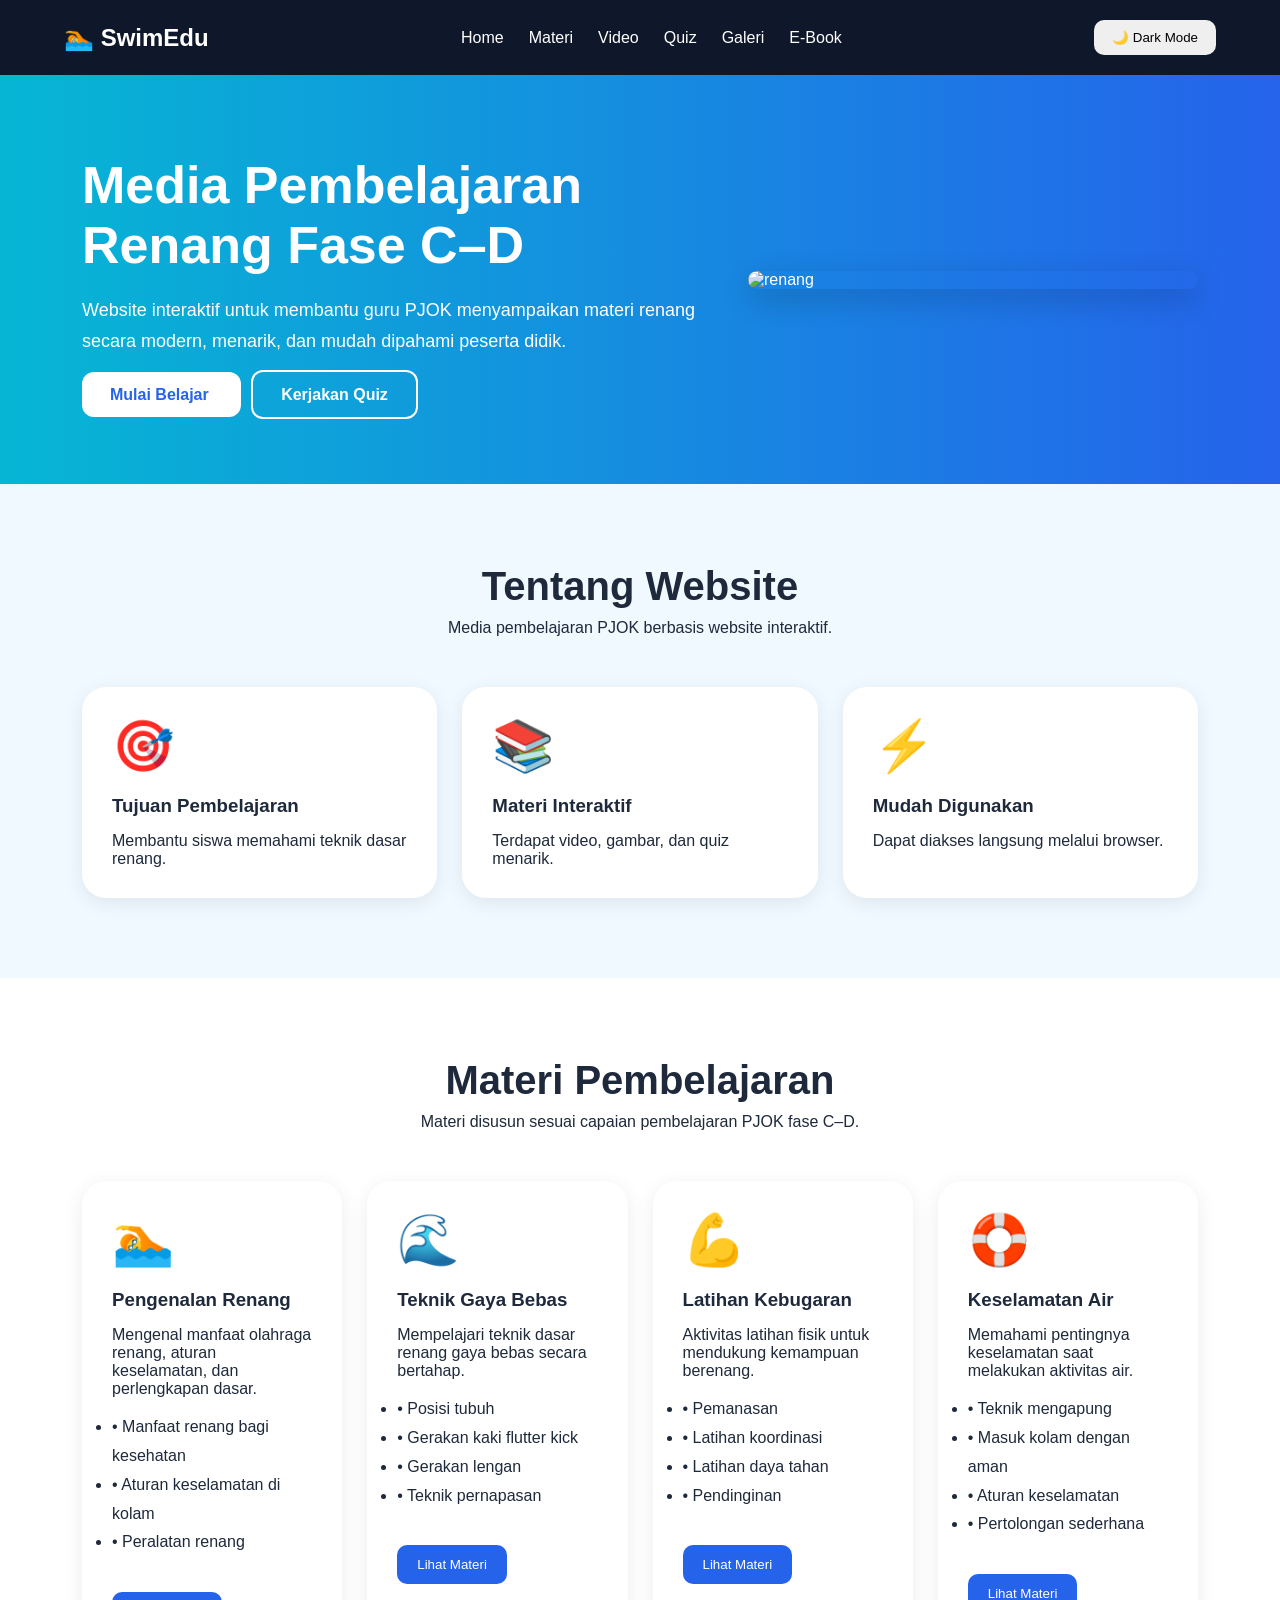
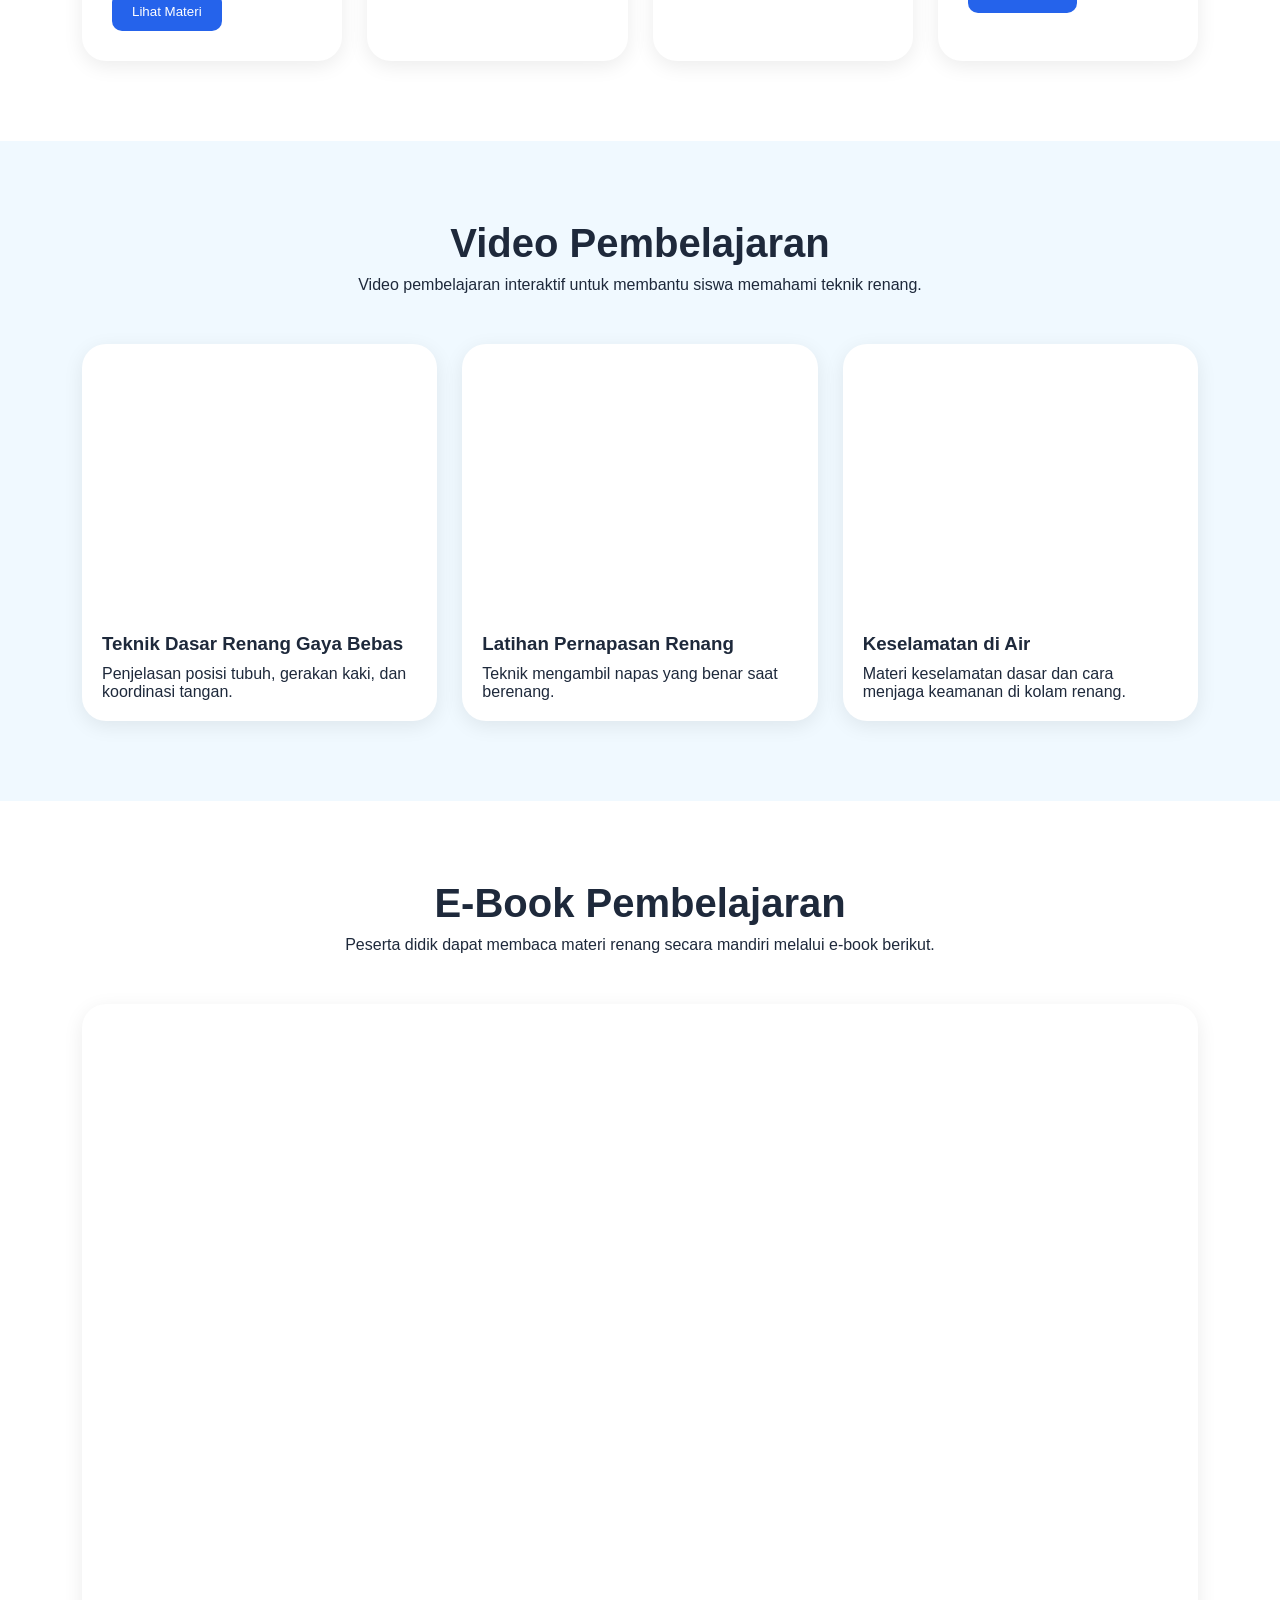
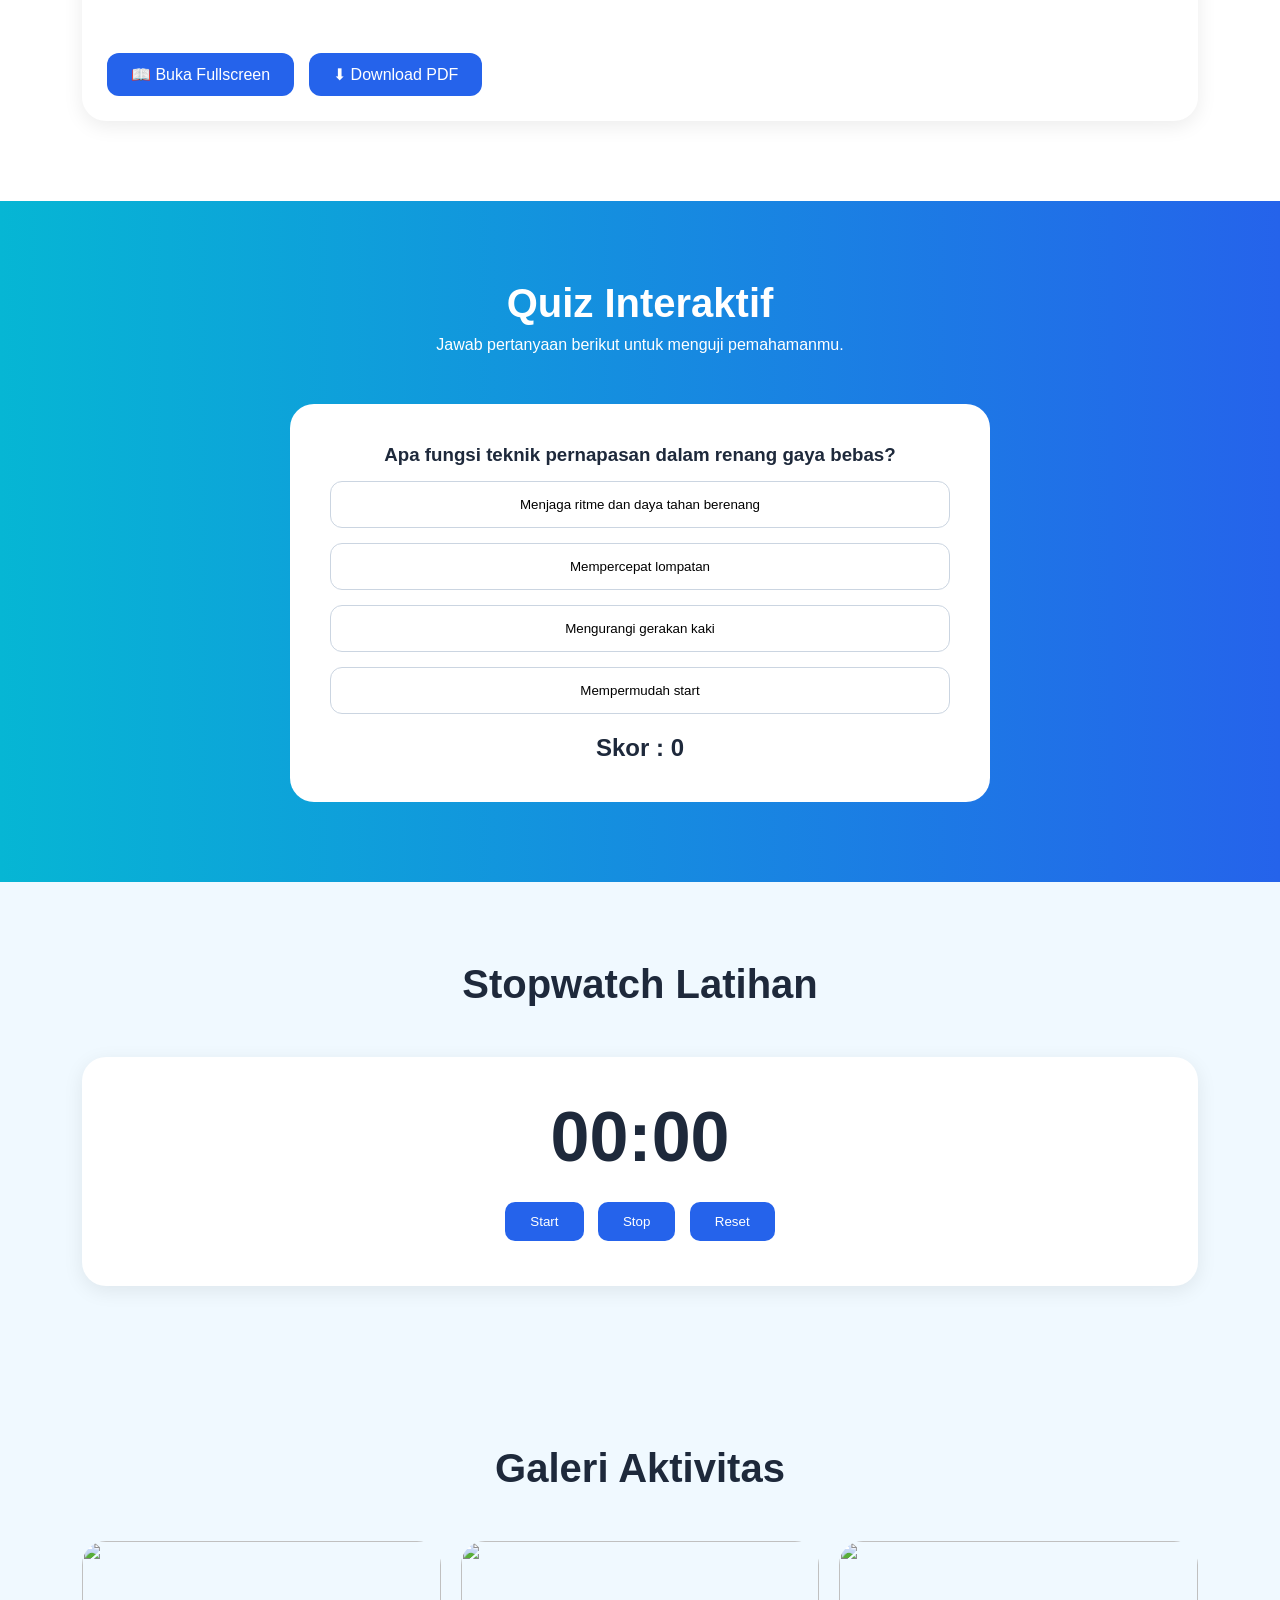
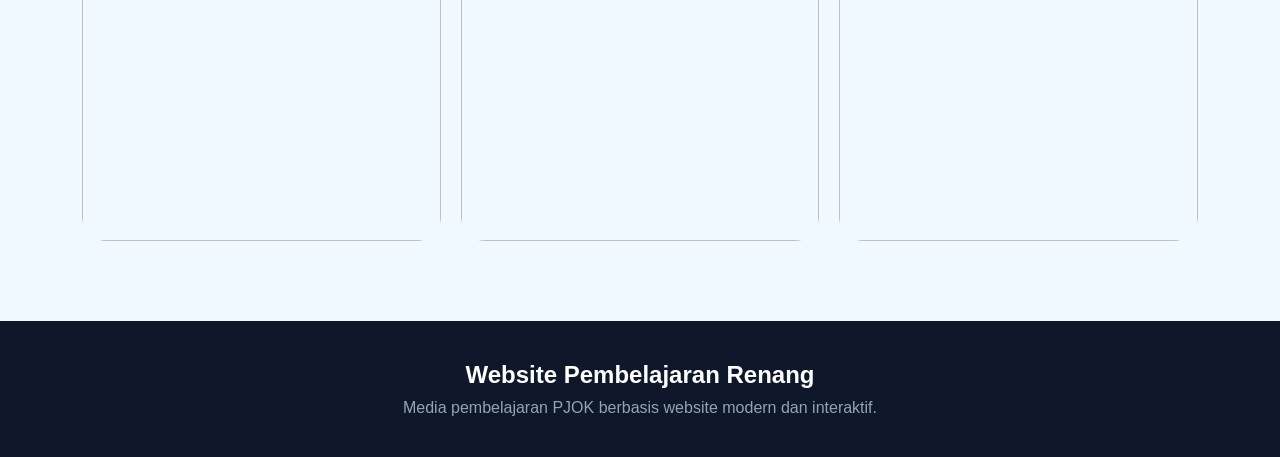
==== index.html @ 841afe4a "tambah e-Book" ====
<!DOCTYPE html>
<html lang="id">
<head>
  <meta charset="UTF-8">
  <meta name="viewport" content="width=device-width, initial-scale=1.0">
  <title>Website Pembelajaran Renang</title>

  <link rel="stylesheet" href="style.css">
</head>
<body>

  <!-- Navbar -->
  <nav>
    <div class="logo">🏊 SwimEdu</div>

    <ul>
      <li><a href="#home">Home</a></li>
      <li><a href="#materi">Materi</a></li>
      <li><a href="#video">Video</a></li>
      <li><a href="#quiz">Quiz</a></li>
      <li><a href="#gallery">Galeri</a></li>
      <li><a href="#ebook">E-Book</a></li>
    </ul>

    <button onclick="darkMode()" class="dark-btn">
      🌙 Dark Mode
    </button>
  </nav>


  <!-- Hero -->
  <header id="home">
    <div class="container hero">

      <div class="hero-text">
        <h1>
          Media Pembelajaran Renang Fase C–D
        </h1>

        <p>
          Website interaktif untuk membantu guru PJOK menyampaikan materi renang secara modern, menarik, dan mudah dipahami peserta didik.
        </p>

        <a href="#materi" class="btn btn-primary">
          Mulai Belajar
        </a>

        <a href="#quiz" class="btn btn-secondary">
          Kerjakan Quiz
        </a>
      </div>

      <img src="https://images.unsplash.com/photo-1519315901367-f34ff9154487?q=80&w=1200&auto=format&fit=crop" alt="renang">

    </div>
  </header>


  <!-- Tentang -->
  <section>
    <div class="container">

      <div class="section-title">
        <h2>Tentang Website</h2>
        <p>
          Media pembelajaran PJOK berbasis website interaktif.
        </p>
      </div>

      <div class="cards">

        <div class="card">
          <span>🎯</span>
          <h3>Tujuan Pembelajaran</h3>
          <p>
            Membantu siswa memahami teknik dasar renang.
          </p>
        </div>

        <div class="card">
          <span>📚</span>
          <h3>Materi Interaktif</h3>
          <p>
            Terdapat video, gambar, dan quiz menarik.
          </p>
        </div>

        <div class="card">
          <span>⚡</span>
          <h3>Mudah Digunakan</h3>
          <p>
            Dapat diakses langsung melalui browser.
          </p>
        </div>

      </div>
    </div>
  </section>


  <!-- Materi -->
  <section class="materi" id="materi">

    <div class="container">

      <div class="section-title">
        <h2>Materi Pembelajaran</h2>
        <p>
          Materi disusun sesuai capaian pembelajaran PJOK fase C–D.
        </p>
      </div>

      <div class="cards">

        <div class="card">
          <span>🏊</span>
          <h3>Pengenalan Renang</h3>
          <p>
            Mengenal manfaat olahraga renang, aturan keselamatan, dan perlengkapan dasar.
          </p>

          <ul class="materi-list">
            <li>• Manfaat renang bagi kesehatan</li>
            <li>• Aturan keselamatan di kolam</li>
            <li>• Peralatan renang</li>
          </ul>

          <button onclick="showMateri('Pengenalan Renang')">
            Lihat Materi
          </button>
        </div>


        <div class="card">
          <span>🌊</span>
          <h3>Teknik Gaya Bebas</h3>
          <p>
            Mempelajari teknik dasar renang gaya bebas secara bertahap.
          </p>

          <ul class="materi-list">
            <li>• Posisi tubuh</li>
            <li>• Gerakan kaki flutter kick</li>
            <li>• Gerakan lengan</li>
            <li>• Teknik pernapasan</li>
          </ul>

          <button onclick="showMateri('Teknik Gaya Bebas')">
            Lihat Materi
          </button>
        </div>


        <div class="card">
          <span>💪</span>
          <h3>Latihan Kebugaran</h3>
          <p>
            Aktivitas latihan fisik untuk mendukung kemampuan berenang.
          </p>

          <ul class="materi-list">
            <li>• Pemanasan</li>
            <li>• Latihan koordinasi</li>
            <li>• Latihan daya tahan</li>
            <li>• Pendinginan</li>
          </ul>

          <button onclick="showMateri('Latihan Kebugaran')">
            Lihat Materi
          </button>
        </div>


        <div class="card">
          <span>🛟</span>
          <h3>Keselamatan Air</h3>
          <p>
            Memahami pentingnya keselamatan saat melakukan aktivitas air.
          </p>

          <ul class="materi-list">
            <li>• Teknik mengapung</li>
            <li>• Masuk kolam dengan aman</li>
            <li>• Aturan keselamatan</li>
            <li>• Pertolongan sederhana</li>
          </ul>

          <button onclick="showMateri('Keselamatan Air')">
            Lihat Materi
          </button>
        </div>

      </div>
    </div>
  </section>


  <!-- Video -->
  <section id="video">

    <div class="container">

      <div class="section-title">
        <h2>Video Pembelajaran</h2>
        <p>
          Video pembelajaran interaktif untuk membantu siswa memahami teknik renang.
        </p>
      </div>

      <div class="video-grid">

        <div class="video-card">
          <iframe src="https://www.youtube.com/embed/5HLW2AI1Ink" allowfullscreen></iframe>
          <h3>Teknik Dasar Renang Gaya Bebas</h3>
          <p>
            Penjelasan posisi tubuh, gerakan kaki, dan koordinasi tangan.
          </p>
        </div>


        <div class="video-card">
          <iframe src="https://www.youtube.com/embed/s2h0tFWwqFc" allowfullscreen></iframe>
          <h3>Latihan Pernapasan Renang</h3>
          <p>
            Teknik mengambil napas yang benar saat berenang.
          </p>
        </div>


        <div class="video-card">
          <iframe src="https://www.youtube.com/embed/JghqyliWwb4" allowfullscreen></iframe>
          <h3>Keselamatan di Air</h3>
          <p>
            Materi keselamatan dasar dan cara menjaga keamanan di kolam renang.
          </p>
        </div>

      </div>

    </div>
  </section>

<!-- E-Book PDF -->
<section id="ebook" class="ebook-section">

  <div class="container">

    <div class="section-title">
      <h2>E-Book Pembelajaran</h2>

      <p>
        Peserta didik dapat membaca materi renang secara mandiri melalui e-book berikut.
      </p>
    </div>


    <div class="ebook-box">

      <iframe
        src="pdf/Project Renang - RaesakaDp.pdf"
        width="100%"
        height="600px">
      </iframe>


      <div class="ebook-button">

        <a href="pdf/Project Renang - RaesakaDp.pdf" target="_blank">
          📖 Buka Fullscreen
        </a>


        <a href="pdf/Project Renang - RaesakaDp.pdf" download>
          ⬇ Download PDF
        </a>

      </div>

    </div>

  </div>
</section>


  <!-- Quiz -->
  <section class="quiz" id="quiz">

    <div class="container">

      <div class="section-title">
        <h2>Quiz Interaktif</h2>
        <p>
          Jawab pertanyaan berikut untuk menguji pemahamanmu.
        </p>
      </div>

      <div class="quiz-box">

        <h3 id="question">
          Apa fungsi teknik pernapasan dalam renang gaya bebas?
        </h3>

        <button onclick="checkAnswer('a')">
          Menjaga ritme dan daya tahan berenang
        </button>

        <button onclick="checkAnswer('b')">
          Mempercepat lompatan
        </button>

        <button onclick="checkAnswer('c')">
          Mengurangi gerakan kaki
        </button>

        <button onclick="checkAnswer('d')">
          Mempermudah start
        </button>

        <h2 id="score">Skor : 0</h2>

      </div>

    </div>
  </section>


  <!-- Stopwatch -->
  <section>

    <div class="container">

      <div class="section-title">
        <h2>Stopwatch Latihan</h2>
      </div>

      <div class="timer-box">

        <h1 id="timer">00:00</h1>

        <div>
          <button onclick="startTimer()">Start</button>
          <button onclick="stopTimer()">Stop</button>
          <button onclick="resetTimer()">Reset</button>
        </div>

      </div>

    </div>
  </section>


  <!-- Galeri -->
  <section id="gallery">

    <div class="container">

      <div class="section-title">
        <h2>Galeri Aktivitas</h2>
      </div>

      <div class="gallery">

        <img src="https://images.unsplash.com/photo-1438029071396-1e831a7fa6d8?q=80&w=1200&auto=format&fit=crop">

        <img src="https://images.unsplash.com/photo-1517836357463-d25dfeac3438?q=80&w=1200&auto=format&fit=crop">

        <img src="https://images.unsplash.com/photo-1518611012118-696072aa579a?q=80&w=1200&auto=format&fit=crop">

      </div>

    </div>
  </section>


  <!-- Footer -->
  <footer>
    <h2>Website Pembelajaran Renang</h2>

    <p>
      Media pembelajaran PJOK berbasis website modern dan interaktif.
    </p>
  </footer>


  <script src="script.js"></script>
</body>
</html>
---- style.css ----
* {
  margin: 0;
  padding: 0;
  box-sizing: border-box;
  font-family: Arial, sans-serif;
  scroll-behavior: smooth;
}

body {
  background: #f0f9ff;
  color: #1e293b;
  transition: 0.3s;
}

.dark {
  background: #0f172a;
  color: white;
}

.container {
  width: 90%;
  max-width: 1200px;
  margin: auto;
}

nav {
  position: sticky;
  top: 0;
  z-index: 1000;
  display: flex;
  justify-content: space-between;
  align-items: center;
  padding: 20px 5%;
  background: #0f172a;
  color: white;
}

nav ul {
  display: flex;
  gap: 25px;
  list-style: none;
}

nav a {
  color: white;
  text-decoration: none;
}

.logo {
  font-size: 24px;
  font-weight: bold;
}

.dark-btn {
  padding: 10px 18px;
  border: none;
  border-radius: 10px;
  cursor: pointer;
}

header {
  background: linear-gradient(to right, #06b6d4, #2563eb);
  color: white;
  padding: 80px 20px;
}

.hero {
  display: flex;
  align-items: center;
  justify-content: space-between;
  flex-wrap: wrap;
  gap: 40px;
}

.hero img {
  width: 450px;
  border-radius: 25px;
  box-shadow: 0 10px 30px rgba(0,0,0,0.2);
}

.hero-text {
  flex: 1;
}

.hero-text h1 {
  font-size: 52px;
  margin-bottom: 20px;
}

.hero-text p {
  font-size: 18px;
  line-height: 1.7;
  margin-bottom: 30px;
}

.btn {
  padding: 14px 28px;
  border-radius: 12px;
  text-decoration: none;
  font-weight: bold;
  margin-right: 10px;
  transition: 0.3s;
}

.btn-primary {
  background: white;
  color: #2563eb;
}

.btn-secondary {
  border: 2px solid white;
  color: white;
}

.btn:hover {
  transform: translateY(-5px);
}

section {
  padding: 80px 20px;
}

.section-title {
  text-align: center;
  margin-bottom: 50px;
}

.section-title h2 {
  font-size: 40px;
  margin-bottom: 10px;
}

.cards {
  display: grid;
  grid-template-columns: repeat(auto-fit, minmax(250px, 1fr));
  gap: 25px;
}

.card {
  background: white;
  padding: 30px;
  border-radius: 24px;
  box-shadow: 0 5px 20px rgba(0,0,0,0.08);
  transition: 0.3s;
}

.card:hover {
  transform: scale(1.03);
}

.card span {
  font-size: 50px;
  display: block;
  margin-bottom: 20px;
}

.card h3 {
  margin-bottom: 15px;
}

.materi-list {
  margin-top: 15px;
  margin-bottom: 15px;
  line-height: 1.8;
}

.video-grid {
  display: grid;
  grid-template-columns: repeat(auto-fit, minmax(300px, 1fr));
  gap: 25px;
}

.video-card {
  background: white;
  padding: 20px;
  border-radius: 24px;
  box-shadow: 0 5px 20px rgba(0,0,0,0.08);
}

.video-card iframe {
  width: 100%;
  height: 250px;
  border-radius: 20px;
  border: none;
  margin-bottom: 15px;
}

.video-card h3 {
  margin-bottom: 10px;
}

.card button {
  margin-top: 20px;
  padding: 12px 20px;
  border: none;
  border-radius: 10px;
  background: #2563eb;
  color: white;
  cursor: pointer;
}

.materi {
  background: white;
}

.video iframe {
  width: 100%;
  height: 500px;
  border-radius: 24px;
  border: none;
}

.quiz {
  background: linear-gradient(to right, #06b6d4, #2563eb);
  color: white;
}

.quiz-box {
  background: white;
  color: #1e293b;
  padding: 40px;
  border-radius: 24px;
  max-width: 700px;
  margin: auto;
  text-align: center;
}

.quiz-box button {
  width: 100%;
  margin-top: 15px;
  padding: 15px;
  border-radius: 12px;
  border: 1px solid #cbd5e1;
  background: white;
  cursor: pointer;
}

.quiz-box button:hover {
  background: #dbeafe;
}

#score {
  margin-top: 20px;
}

.timer-box {
  text-align: center;
  background: white;
  padding: 40px;
  border-radius: 24px;
  box-shadow: 0 5px 20px rgba(0,0,0,0.08);
}

#timer {
  font-size: 70px;
  margin-bottom: 20px;
}

.timer-box button {
  padding: 12px 25px;
  margin: 5px;
  border: none;
  border-radius: 10px;
  background: #2563eb;
  color: white;
  cursor: pointer;
}

.gallery {
  display: grid;
  grid-template-columns: repeat(auto-fit, minmax(280px, 1fr));
  gap: 20px;
}

.gallery img {
  width: 100%;
  height: 300px;
  object-fit: cover;
  border-radius: 24px;
  transition: 0.3s;
}

.gallery img:hover {
  transform: scale(1.03);
}

/* ========================= */
/* EBOOK PDF */
/* ========================= */

.ebook-section {
  background: #ffffff;
}

.ebook-box {
  background: white;
  padding: 25px;
  border-radius: 24px;
  box-shadow: 0 5px 20px rgba(0,0,0,0.08);
}

.ebook-box iframe {
  border: none;
  border-radius: 20px;
}

.ebook-button {
  margin-top: 20px;
  display: flex;
  gap: 15px;
  flex-wrap: wrap;
}

.ebook-button a {
  text-decoration: none;
  background: #2563eb;
  color: white;
  padding: 12px 24px;
  border-radius: 12px;
  transition: 0.3s;
}

.ebook-button a:hover {
  transform: translateY(-3px);
  background: #1d4ed8;
}

footer {
  background: #0f172a;
  color: white;
  text-align: center;
  padding: 40px 20px;
}

footer p {
  margin-top: 10px;
  color: #94a3b8;
}

@media(max-width:768px) {

  nav {
    flex-direction: column;
    gap: 15px;
  }

  nav ul {
    flex-wrap: wrap;
    justify-content: center;
  }

  .hero {
    flex-direction: column;
    text-align: center;
  }

  .hero img {
    width: 100%;
  }

  .hero-text h1 {
    font-size: 38px;
  }

  .video iframe {
    height: 250px;
  }
}
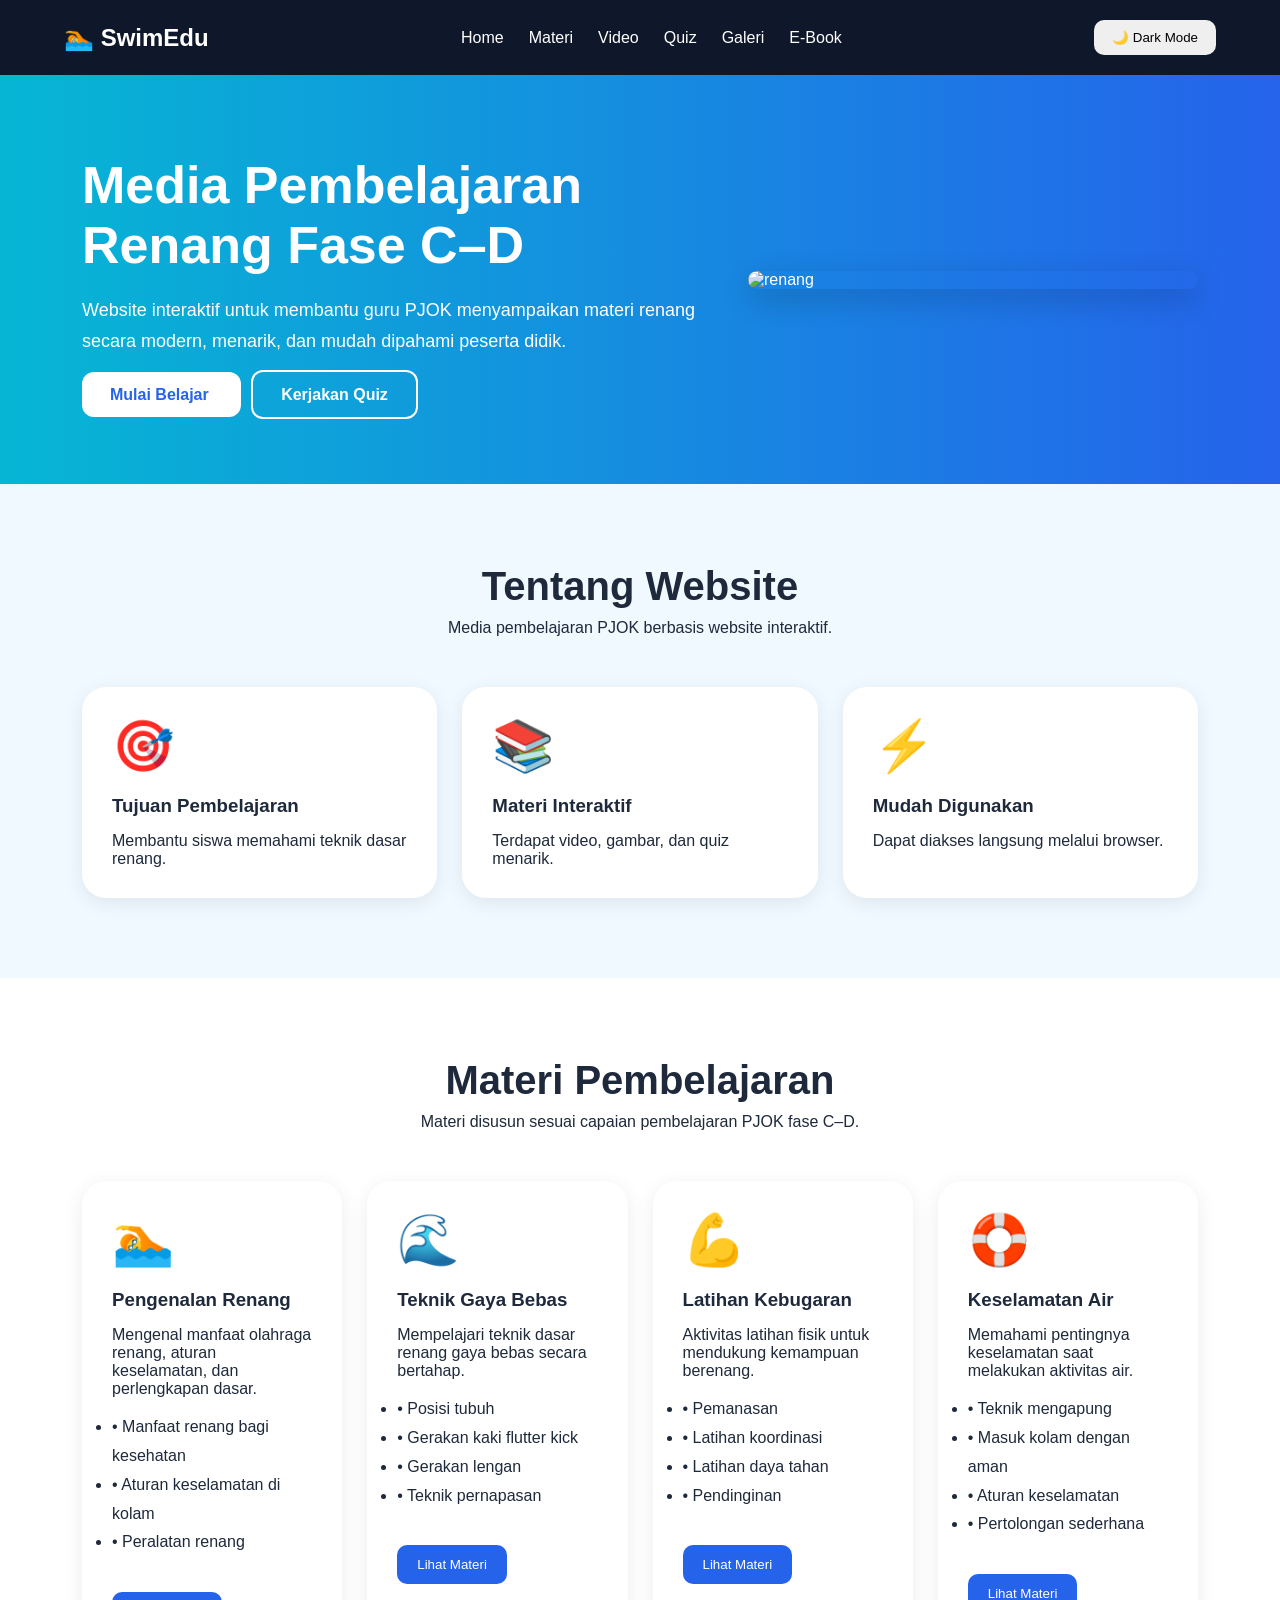
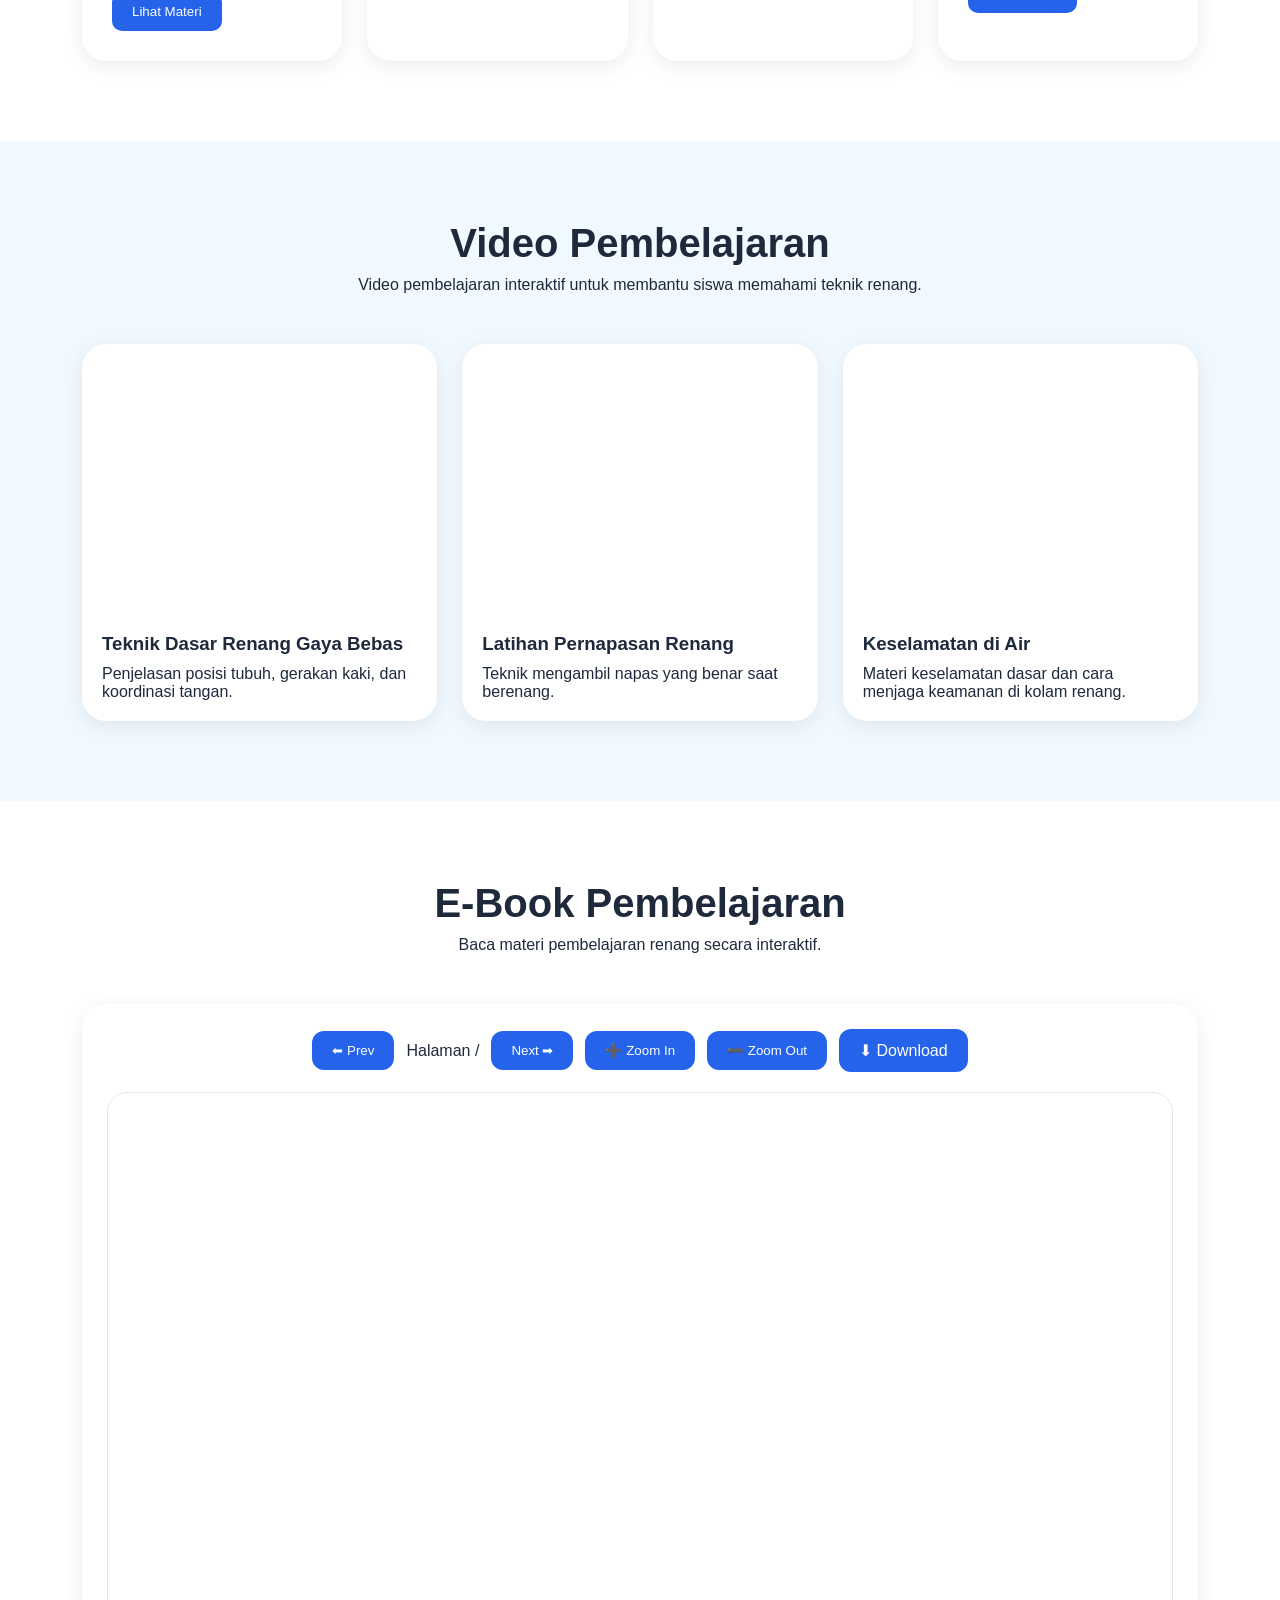
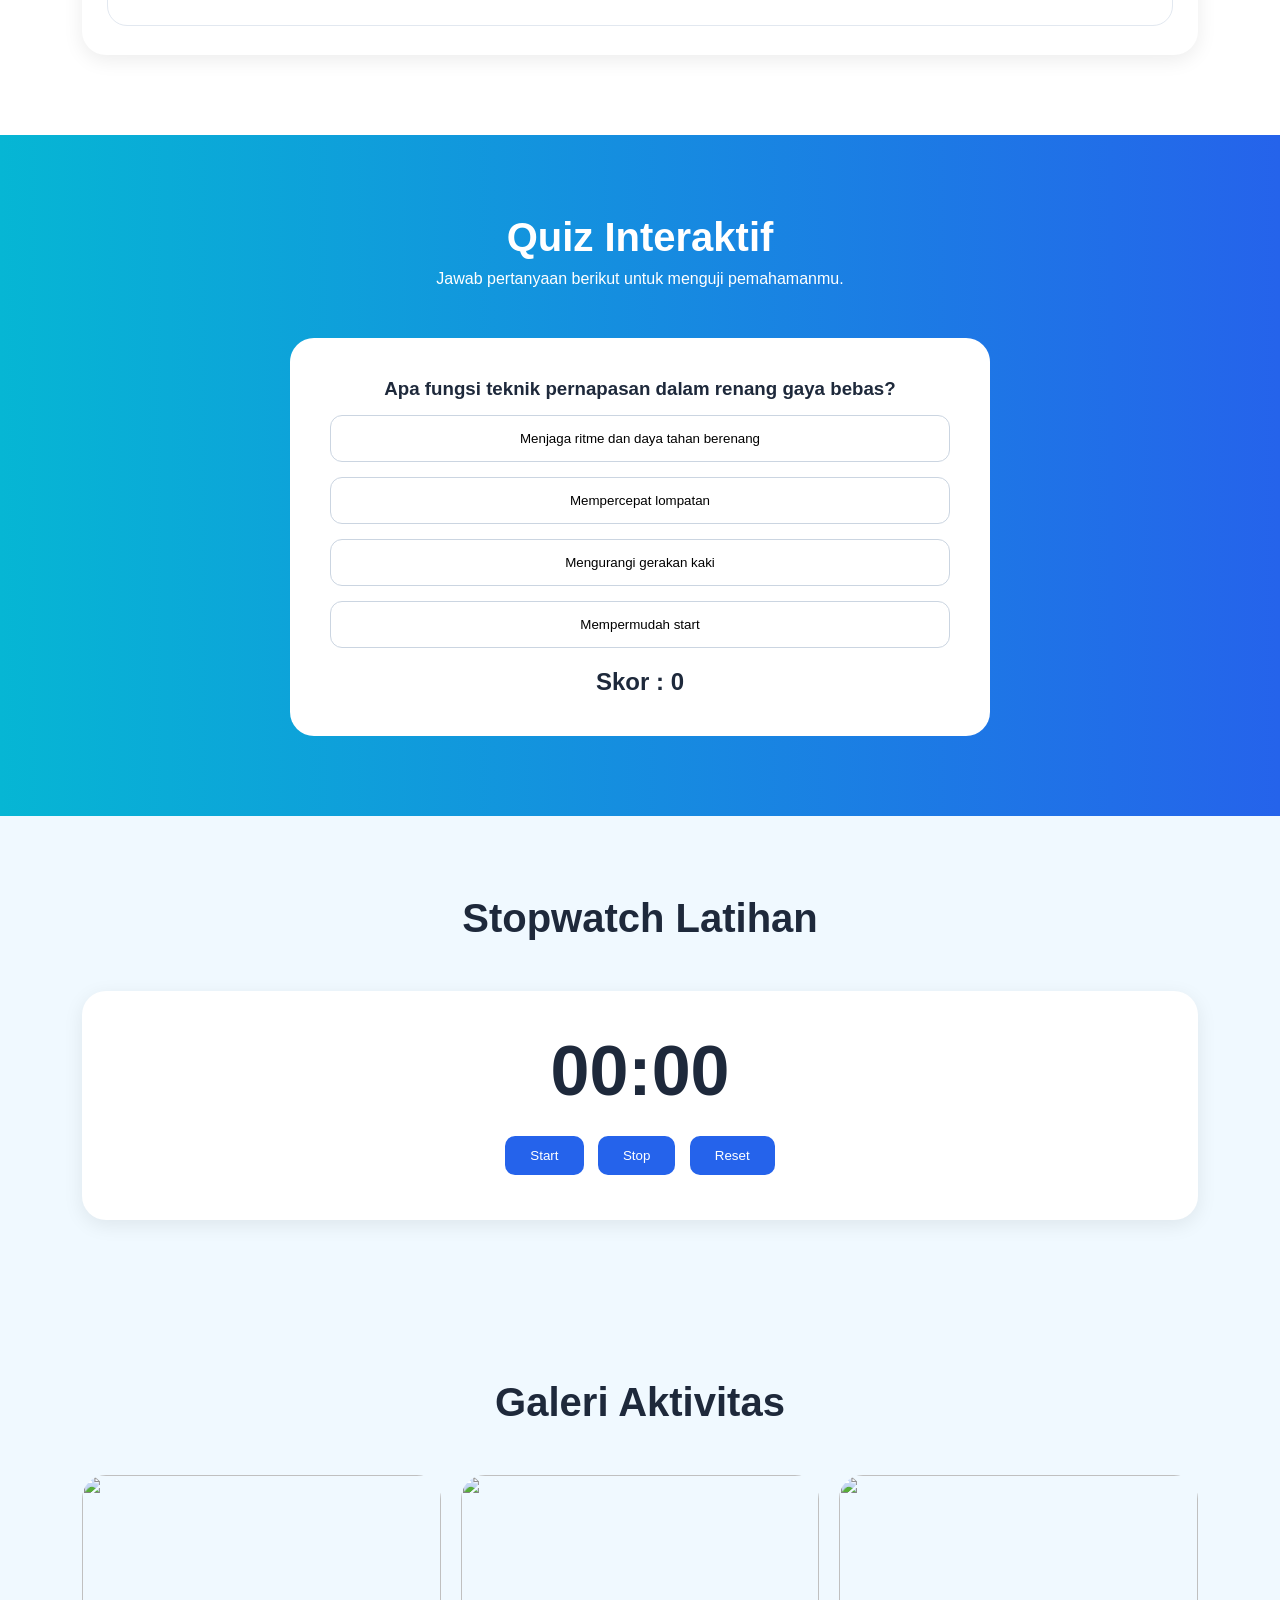
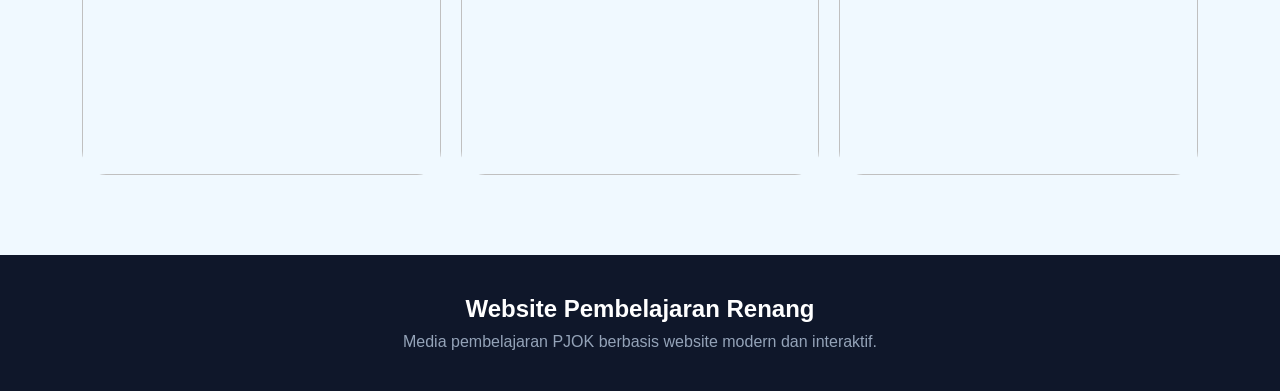
==== commit 93e4576f: "ganti model e-book" ====
--- a/index.html
+++ b/index.html
@@ -240,7 +240,8 @@
     </div>
   </section>
 
-<!-- E-Book PDF -->
+<!-- ============E-Book============= -->
+
 <section id="ebook" class="ebook-section">
 
   <div class="container">
@@ -249,37 +250,46 @@
       <h2>E-Book Pembelajaran</h2>
 
       <p>
-        Peserta didik dapat membaca materi renang secara mandiri melalui e-book berikut.
+        Baca materi pembelajaran renang secara interaktif.
       </p>
     </div>
 
 
-    <div class="ebook-box">
-
-      <iframe
-        src="pdf/Project Renang - RaesakaDp.pdf"
-        width="100%"
-        height="600px">
-      </iframe>
-
-
-      <div class="ebook-button">
-
-        <a href="pdf/Project Renang - RaesakaDp.pdf" target="_blank">
-          📖 Buka Fullscreen
+    <div class="pdf-viewer">
+
+      <div class="pdf-toolbar">
+
+        <button onclick="prevPage()">⬅ Prev</button>
+
+        <span>
+          Halaman
+          <span id="page-num"></span>
+          /
+          <span id="page-count"></span>
+        </span>
+
+        <button onclick="nextPage()">Next ➡</button>
+
+        <button onclick="zoomIn()">➕ Zoom In</button>
+
+        <button onclick="zoomOut()">➖ Zoom Out</button>
+
+        <a href="pdf/Project Renang - RaesakaDp.pdf" download>
+          ⬇ Download
         </a>
 
-
-        <a href="pdf/Project Renang - RaesakaDp.pdf" download>
-          ⬇ Download PDF
-        </a>
-
-      </div>
+      </div>
+
+      <canvas id="pdf-render"></canvas>
 
     </div>
 
   </div>
 </section>
+
+<script src="https://cdnjs.cloudflare.com/ajax/libs/pdf.js/2.16.105/pdf.min.js"></script>
+
+
 
 
   <!-- Quiz -->
--- a/style.css
+++ b/style.css
@@ -285,44 +285,51 @@
 }
 
 /* ========================= */
-/* EBOOK PDF */
+/* MODERN PDF VIEWER */
 /* ========================= */
 
 .ebook-section {
   background: #ffffff;
 }
 
-.ebook-box {
+.pdf-viewer {
   background: white;
   padding: 25px;
   border-radius: 24px;
   box-shadow: 0 5px 20px rgba(0,0,0,0.08);
 }
 
-.ebook-box iframe {
-  border: none;
+.pdf-toolbar {
+  display: flex;
+  flex-wrap: wrap;
+  gap: 12px;
+  align-items: center;
+  justify-content: center;
+  margin-bottom: 20px;
+}
+
+.pdf-toolbar button,
+.pdf-toolbar a {
+  border: none;
+  background: #2563eb;
+  color: white;
+  padding: 12px 20px;
+  border-radius: 12px;
+  cursor: pointer;
+  text-decoration: none;
+  transition: 0.3s;
+}
+
+.pdf-toolbar button:hover,
+.pdf-toolbar a:hover {
+  background: #1d4ed8;
+  transform: translateY(-3px);
+}
+
+#pdf-render {
+  width: 100%;
   border-radius: 20px;
-}
-
-.ebook-button {
-  margin-top: 20px;
-  display: flex;
-  gap: 15px;
-  flex-wrap: wrap;
-}
-
-.ebook-button a {
-  text-decoration: none;
-  background: #2563eb;
-  color: white;
-  padding: 12px 24px;
-  border-radius: 12px;
-  transition: 0.3s;
-}
-
-.ebook-button a:hover {
-  transform: translateY(-3px);
-  background: #1d4ed8;
+  border: 1px solid #e2e8f0;
 }
 
 footer {
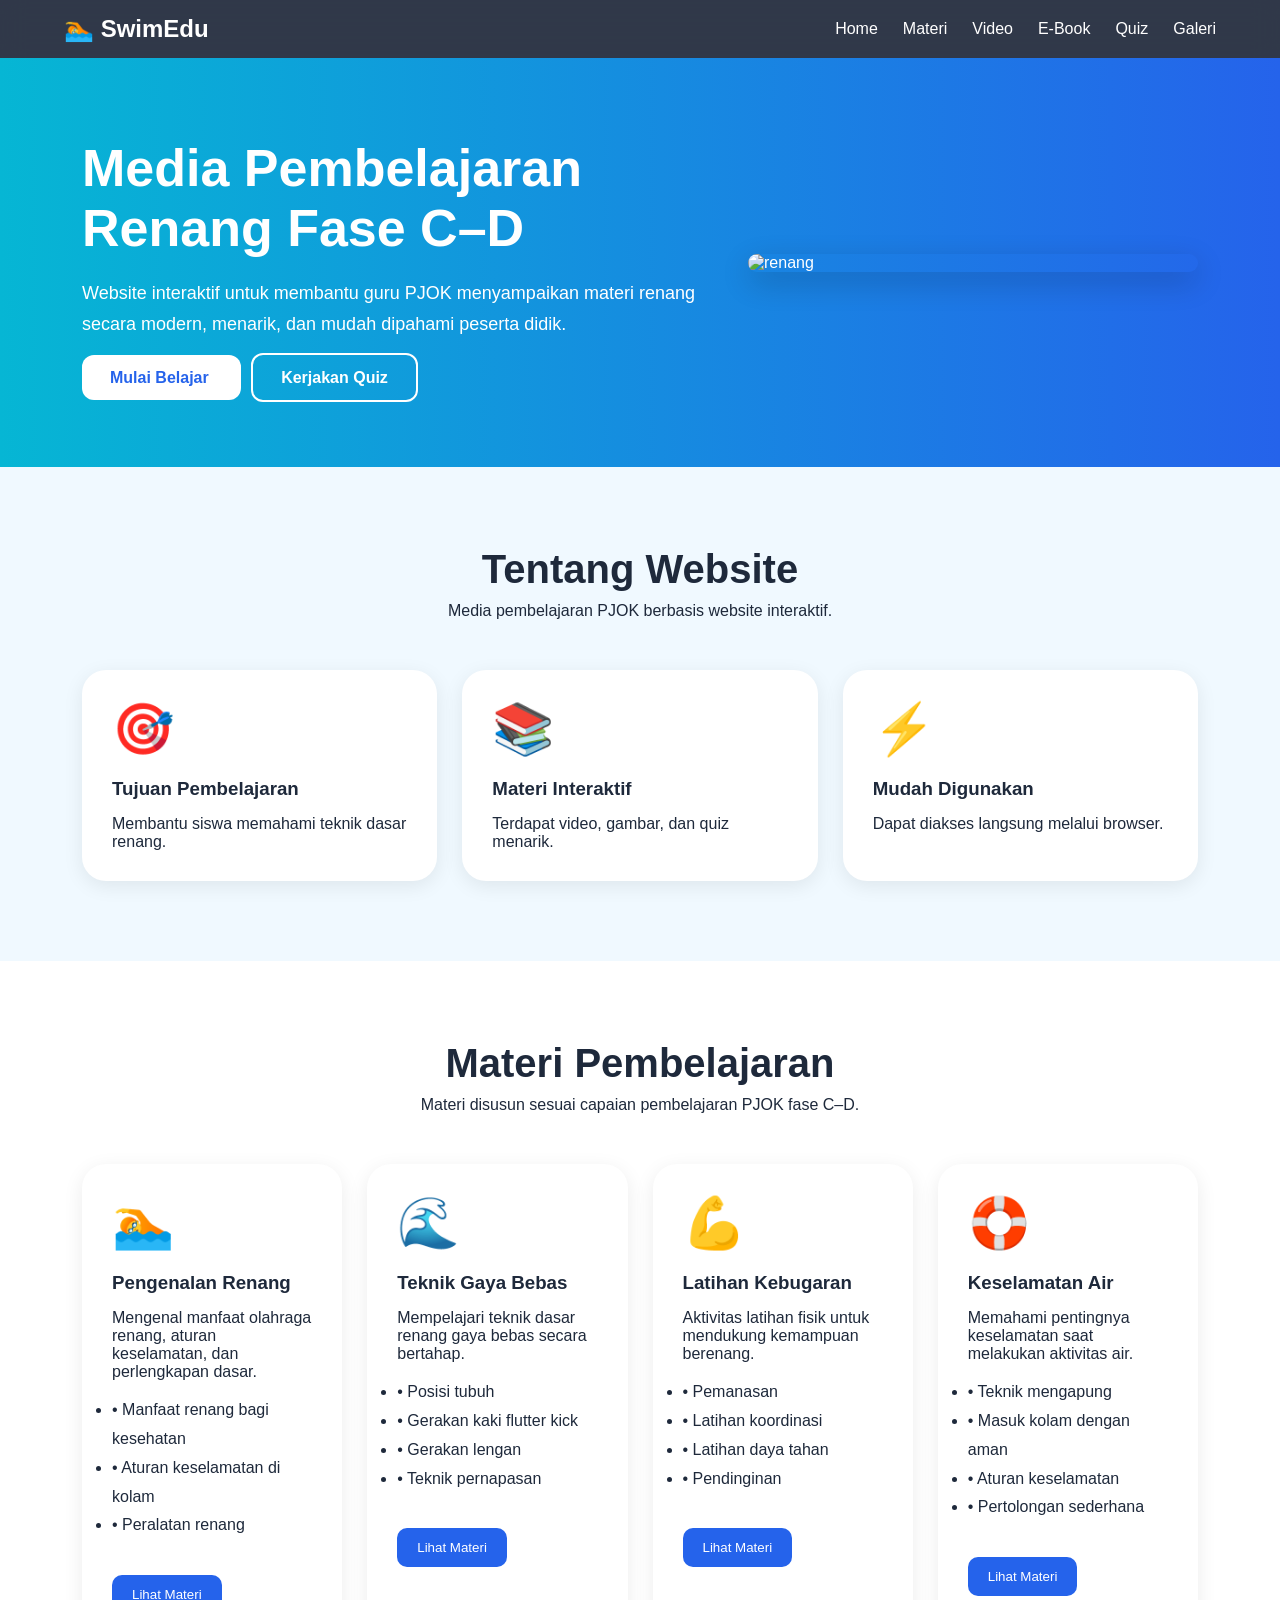
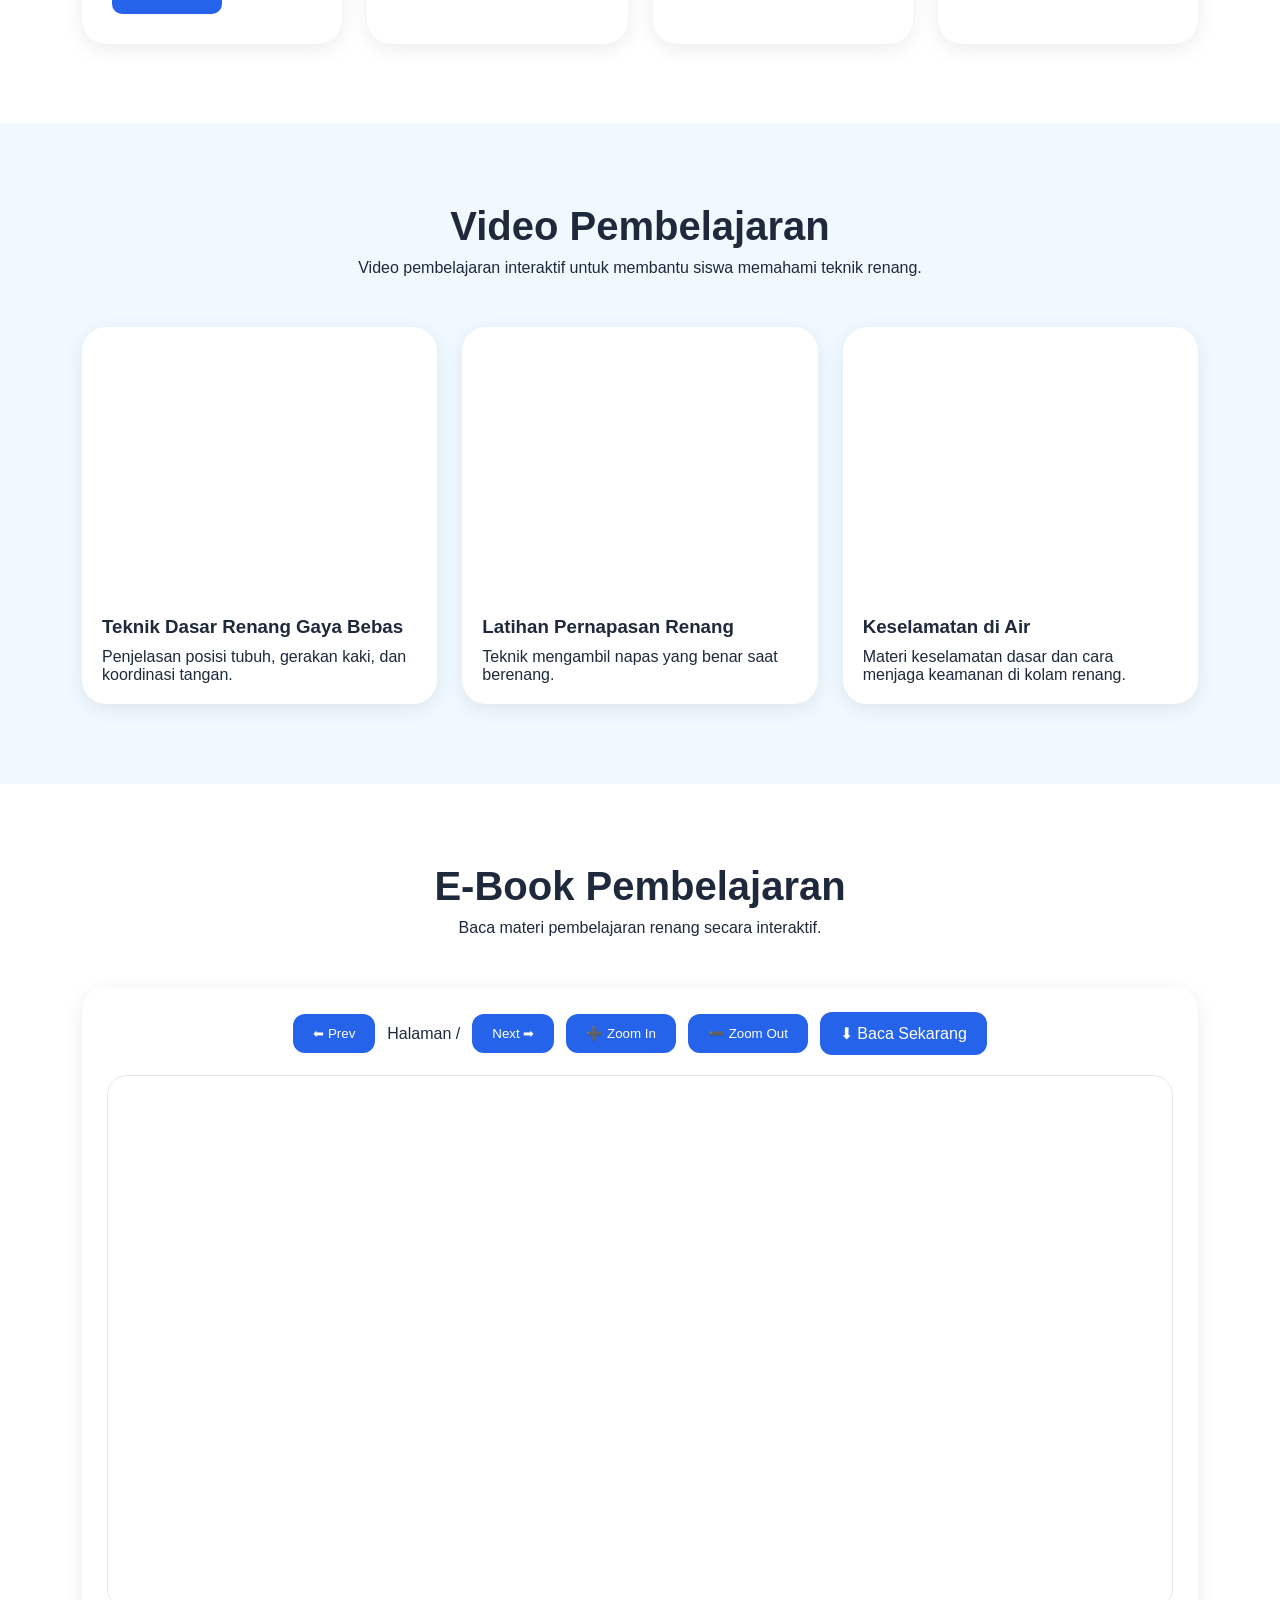
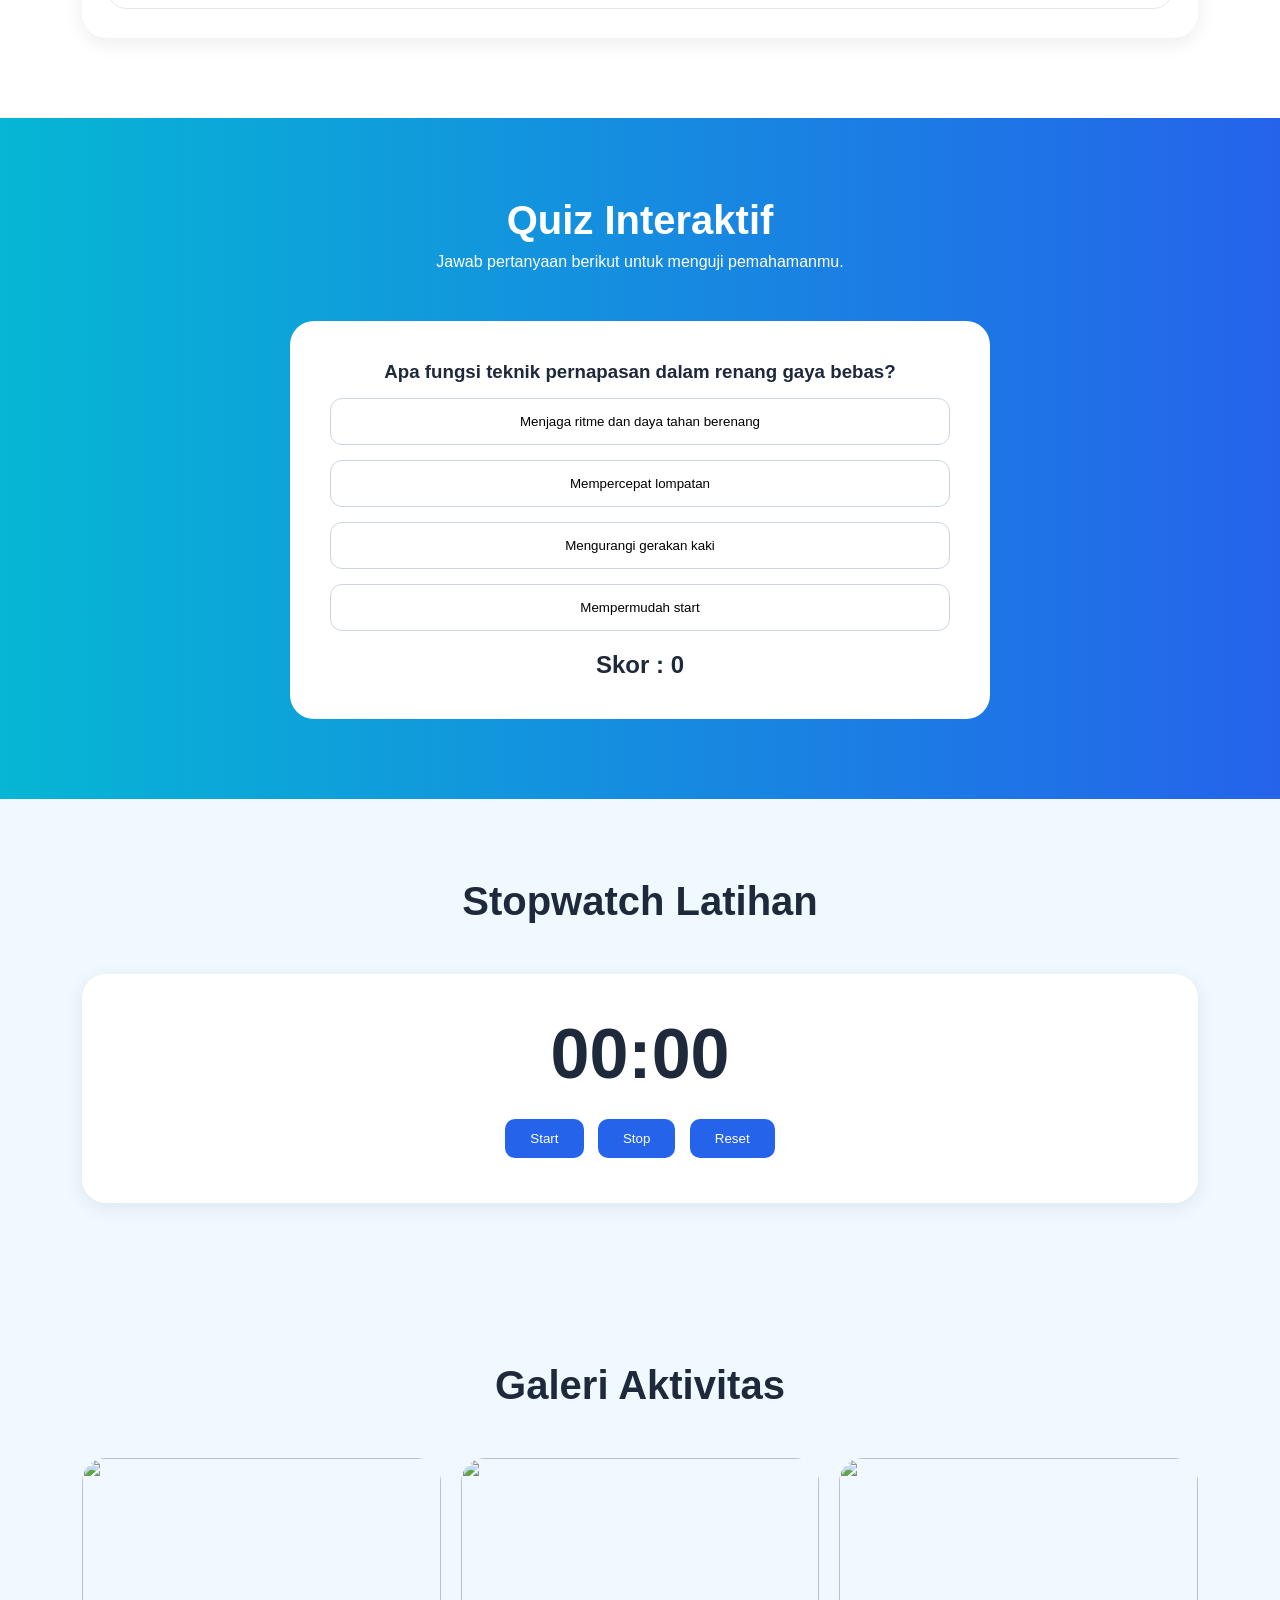
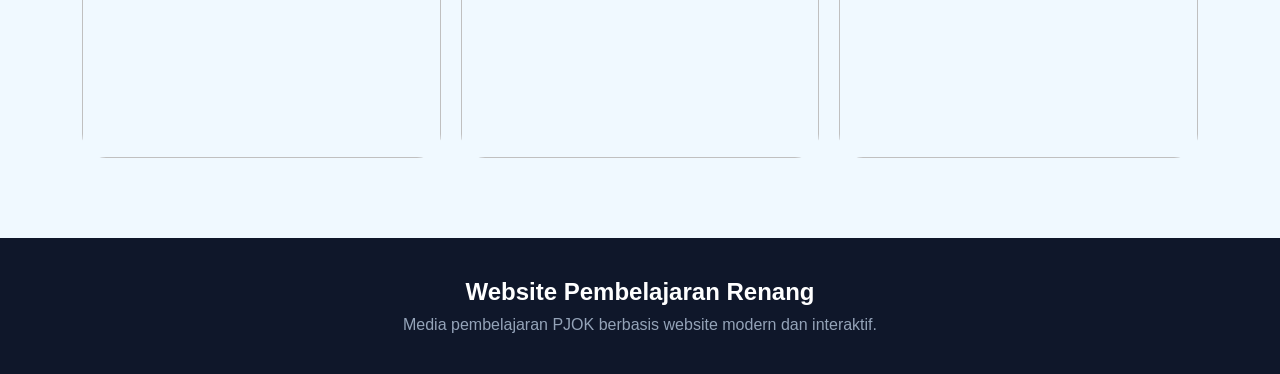
==== commit cf2a62d8: "update navbar dan animasi" ====
--- a/index.html
+++ b/index.html
@@ -8,24 +8,30 @@
   <link rel="stylesheet" href="style.css">
 </head>
 <body>
+<div id="scroll-progress"></div>
 
   <!-- Navbar -->
-  <nav>
-    <div class="logo">🏊 SwimEdu</div>
-
-    <ul>
-      <li><a href="#home">Home</a></li>
-      <li><a href="#materi">Materi</a></li>
-      <li><a href="#video">Video</a></li>
-      <li><a href="#quiz">Quiz</a></li>
-      <li><a href="#gallery">Galeri</a></li>
-      <li><a href="#ebook">E-Book</a></li>
-    </ul>
-
-    <button onclick="darkMode()" class="dark-btn">
-      🌙 Dark Mode
-    </button>
-  </nav>
+<nav class="navbar" id="navbar">
+
+  <div class="logo">🏊 SwimEdu</div>
+
+  <ul id="nav-menu">
+    <li><a href="#home" class="nav-link">Home</a></li>
+    <li><a href="#materi" class="nav-link">Materi</a></li>
+    <li><a href="#video" class="nav-link">Video</a></li>
+    <li><a href="#ebook" class="nav-link">E-Book</a></li>
+    <li><a href="#quiz" class="nav-link">Quiz</a></li>
+    <li><a href="#gallery" class="nav-link">Galeri</a></li>
+    
+  </ul>
+
+<button class="menu-toggle" onclick="toggleMenu(this)">
+  <span></span>
+  <span></span>
+  <span></span>
+</button>
+
+</nav>
 
 
   <!-- Hero -->
@@ -274,8 +280,8 @@
 
         <button onclick="zoomOut()">➖ Zoom Out</button>
 
-        <a href="pdf/Project Renang - RaesakaDp.pdf" download>
-          ⬇ Download
+        <a href="pdf/E-Book.pdf" download>
+          ⬇ Baca Sekarang
         </a>
 
       </div>
@@ -288,8 +294,6 @@
 </section>
 
 <script src="https://cdnjs.cloudflare.com/ajax/libs/pdf.js/2.16.105/pdf.min.js"></script>
-
-
 
 
   <!-- Quiz -->
--- a/style.css
+++ b/style.css
@@ -22,28 +22,115 @@
   max-width: 1200px;
   margin: auto;
 }
-
-nav {
+/* ========================= */
+/* NAVBAR PROFESSIONAL */
+/* ========================= */
+
+.navbar {
   position: sticky;
   top: 0;
   z-index: 1000;
+
   display: flex;
   justify-content: space-between;
   align-items: center;
-  padding: 20px 5%;
-  background: #0f172a;
-  color: white;
-}
-
-nav ul {
+
+  padding: 15px 5%;
+
+  background: rgba(15, 23, 42, 0.85);
+  backdrop-filter: blur(12px);
+
+  color: white;
+}
+
+.navbar ul {
   display: flex;
   gap: 25px;
   list-style: none;
 }
 
-nav a {
+.navbar a {
   color: white;
   text-decoration: none;
+  position: relative;
+  transition: 0.3s;
+}
+
+/* underline animation */
+.navbar a::after {
+  content: '';
+  position: absolute;
+  left: 0;
+  bottom: -5px;
+  width: 0%;
+  height: 2px;
+  background: #38bdf8;
+  transition: 0.3s;
+}
+
+.navbar a:hover::after {
+  width: 100%;
+}
+
+/* ACTIVE MENU */
+.navbar a.active {
+  color: #38bdf8;
+}
+
+.navbar a.active::after {
+  width: 100%;
+}
+
+/* ========================= */
+/* SCROLL PROGRESS BAR */
+/* ========================= */
+
+#scroll-progress {
+  position: fixed;
+  top: 0;
+  left: 0;
+  height: 4px;
+  width: 0%;
+  background: linear-gradient(to right, #06b6d4, #2563eb);
+  z-index: 9999;
+  transition: width 0.2s ease;
+}
+
+/* ========================= */
+/* ANIMATED HAMBURGER ICON */
+/* ========================= */
+
+.menu-toggle {
+  display: none;
+  width: 45px;
+  height: 40px;
+  position: relative;
+  border: none;
+  background: transparent;
+  cursor: pointer;
+}
+
+.menu-toggle span {
+  display: block;
+  height: 3px;
+  width: 100%;
+  background: white;
+  margin: 6px 0;
+  transition: 0.4s;
+  border-radius: 5px;
+}
+
+/* animasi jadi X */
+.menu-toggle.active span:nth-child(1) {
+  transform: rotate(45deg) translate(6px, 6px);
+}
+
+.menu-toggle.active span:nth-child(2) {
+  opacity: 0;
+}
+
+.menu-toggle.active span:nth-child(3) {
+  transform: rotate(-45deg) translate(6px, -6px);
 }
 
 .logo {
@@ -373,3 +460,32 @@
     height: 250px;
   }
 }
+
+
+/* MOBILE */
+@media (max-width: 768px) {
+
+  .menu-toggle {
+    display: block;
+  }
+
+  .navbar ul {
+    position: absolute;
+    top: 70px;
+    left: 5%;
+    right: 5%;
+
+    flex-direction: column;
+    background: rgba(15, 23, 42, 0.95);
+    backdrop-filter: blur(12px);
+
+    padding: 15px;
+    border-radius: 16px;
+
+    display: none;
+  }
+
+  .navbar ul.active {
+    display: flex;
+  }
+}
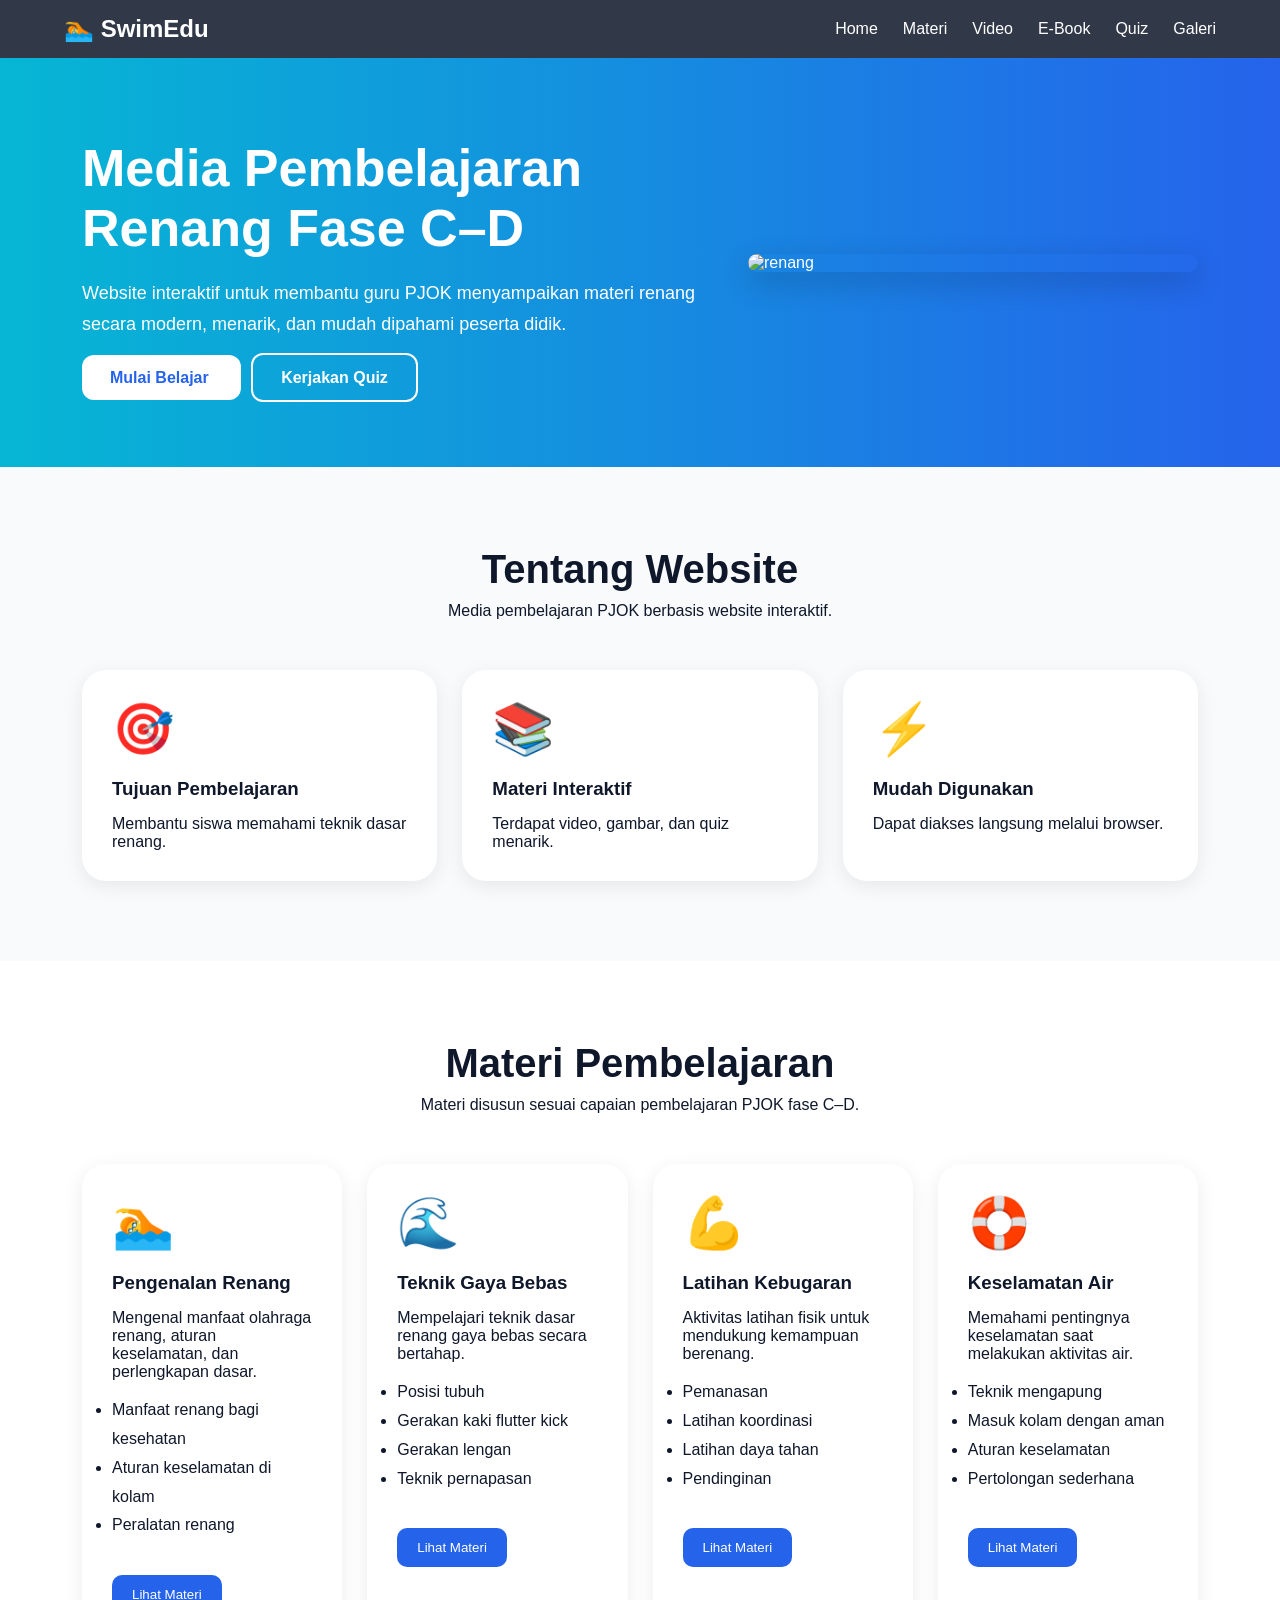
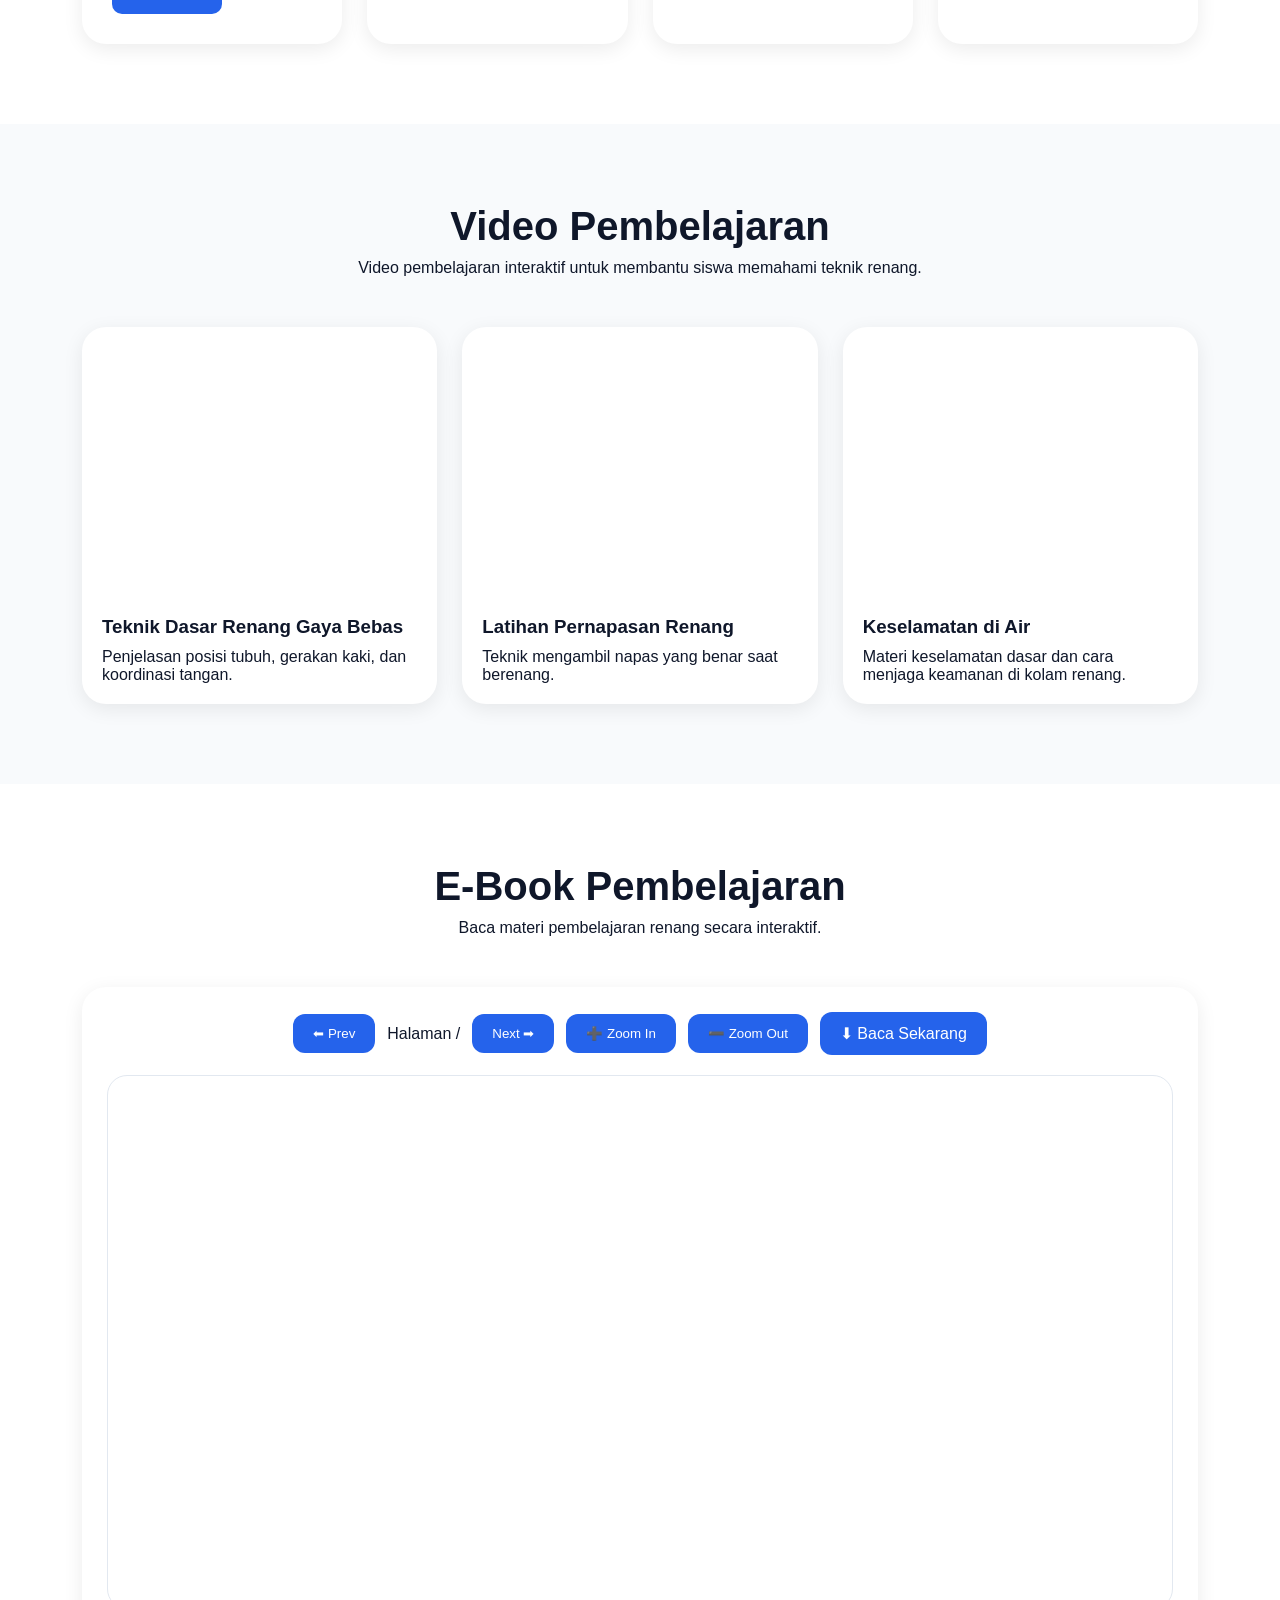
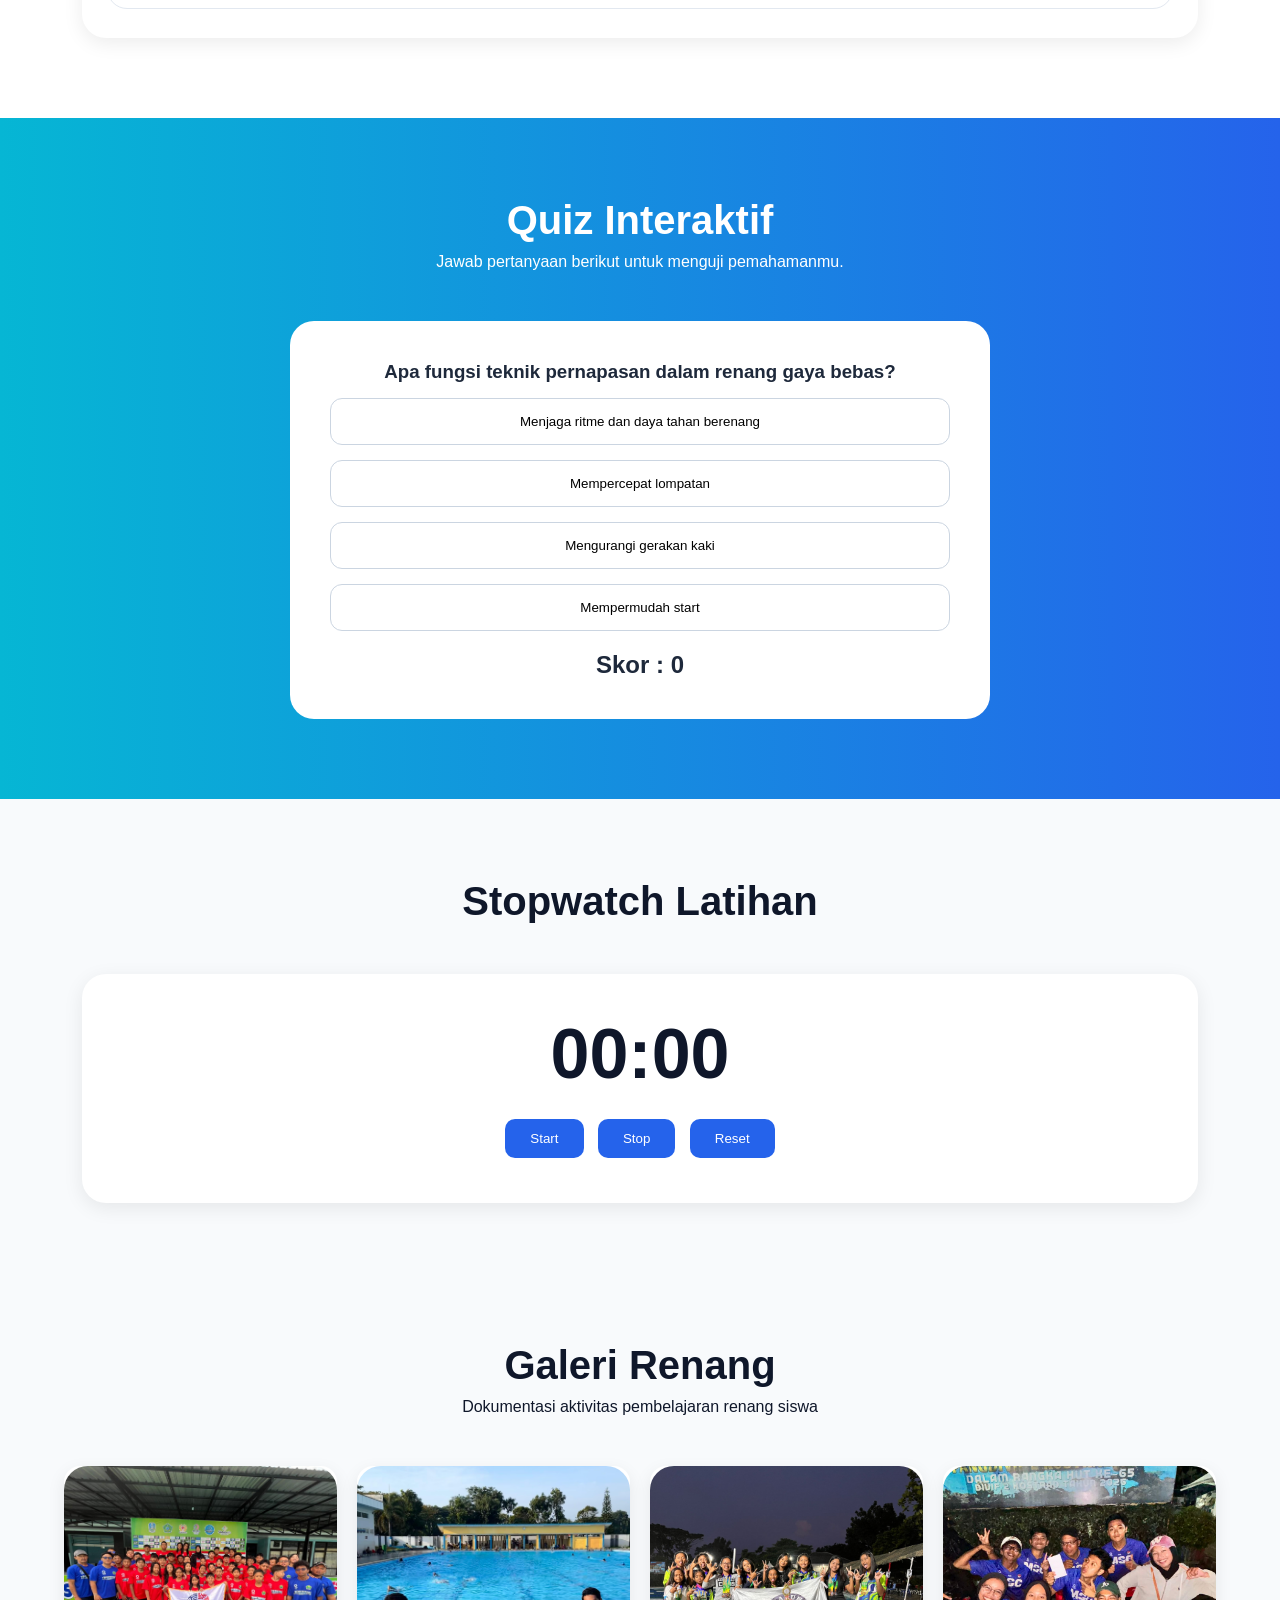
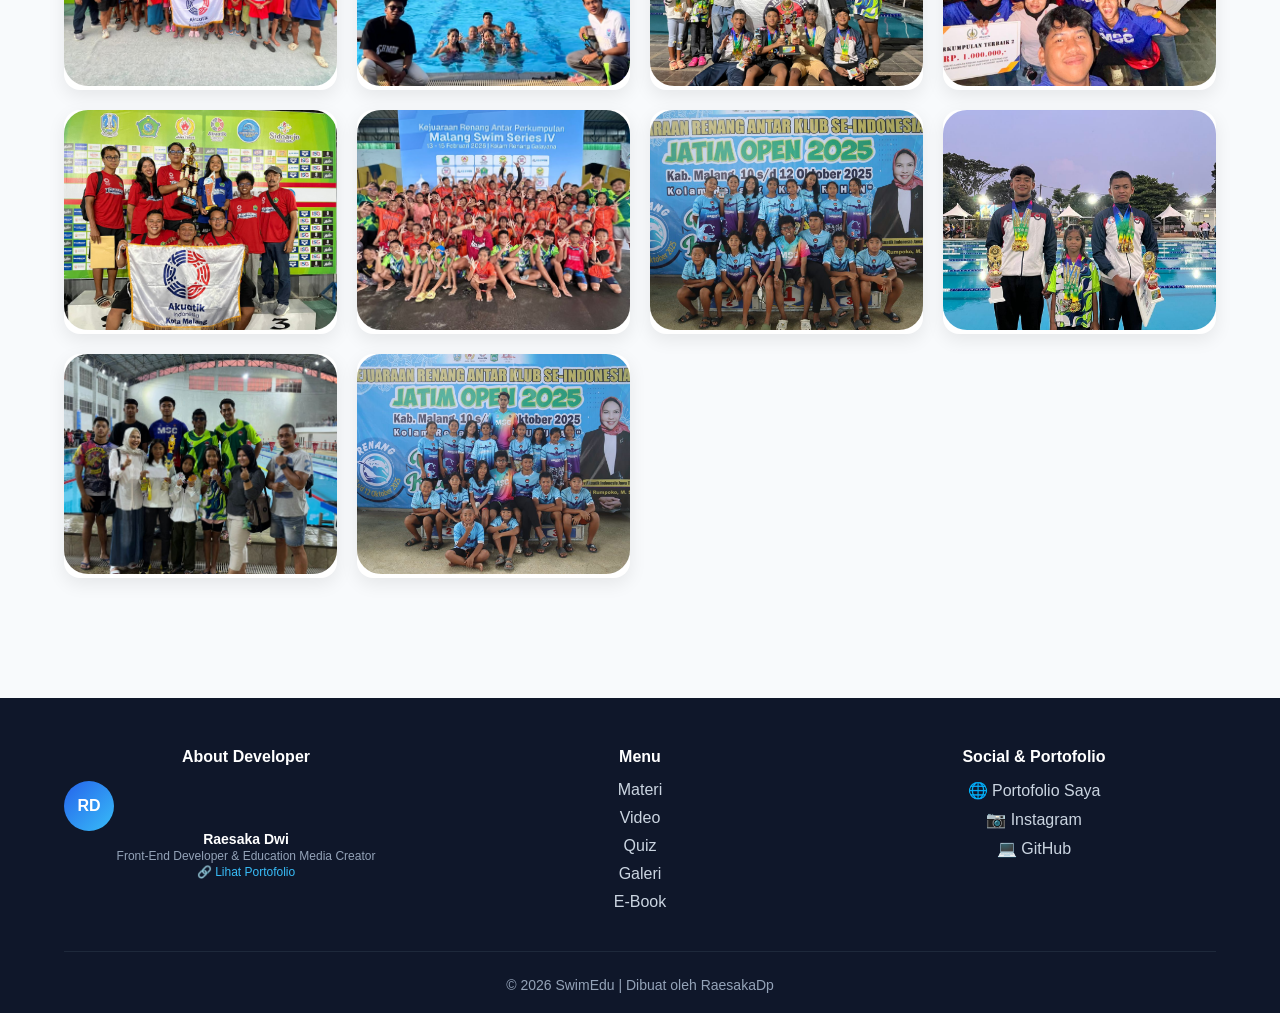
==== commit 194e9664: "update besar makan sebelum final" ====
--- a/index.html
+++ b/index.html
@@ -126,14 +126,15 @@
           </p>
 
           <ul class="materi-list">
-            <li>• Manfaat renang bagi kesehatan</li>
-            <li>• Aturan keselamatan di kolam</li>
-            <li>• Peralatan renang</li>
+            <li>Manfaat renang bagi kesehatan</li>
+            <li>Aturan keselamatan di kolam</li>
+            <li>Peralatan renang</li>
           </ul>
 
-          <button onclick="showMateri('Pengenalan Renang')">
-            Lihat Materi
-          </button>
+
+            <a href="materi.html?id=Pengenalan%20Renang">
+              <button>Lihat Materi</button>
+            </a>
         </div>
 
 
@@ -145,15 +146,14 @@
           </p>
 
           <ul class="materi-list">
-            <li>• Posisi tubuh</li>
-            <li>• Gerakan kaki flutter kick</li>
-            <li>• Gerakan lengan</li>
-            <li>• Teknik pernapasan</li>
+            <li>Posisi tubuh</li>
+            <li>Gerakan kaki flutter kick</li>
+            <li>Gerakan lengan</li>
+            <li>Teknik pernapasan</li>
           </ul>
-
-          <button onclick="showMateri('Teknik Gaya Bebas')">
-            Lihat Materi
-          </button>
+            <a href="materi.html?id=Teknik%20Gaya%20Bebas">
+              <button>Lihat Materi</button>
+            </a>
         </div>
 
 
@@ -165,15 +165,15 @@
           </p>
 
           <ul class="materi-list">
-            <li>• Pemanasan</li>
-            <li>• Latihan koordinasi</li>
-            <li>• Latihan daya tahan</li>
-            <li>• Pendinginan</li>
+            <li>Pemanasan</li>
+            <li>Latihan koordinasi</li>
+            <li>Latihan daya tahan</li>
+            <li>Pendinginan</li>
           </ul>
 
-          <button onclick="showMateri('Latihan Kebugaran')">
-            Lihat Materi
-          </button>
+          <a href="materi.html?id=Latihan%20Kebugaran">
+            <button>Lihat Materi</button>
+          </a>
         </div>
 
 
@@ -185,15 +185,14 @@
           </p>
 
           <ul class="materi-list">
-            <li>• Teknik mengapung</li>
-            <li>• Masuk kolam dengan aman</li>
-            <li>• Aturan keselamatan</li>
-            <li>• Pertolongan sederhana</li>
+            <li>Teknik mengapung</li>
+            <li>Masuk kolam dengan aman</li>
+            <li>Aturan keselamatan</li>
+            <li>Pertolongan sederhana</li>
           </ul>
-
-          <button onclick="showMateri('Keselamatan Air')">
-            Lihat Materi
-          </button>
+          <a href="materi.html?id=Keselamatan%20Air">
+            <button>Lihat Materi</button>
+          </a>
         </div>
 
       </div>
@@ -364,36 +363,129 @@
 
 
   <!-- Galeri -->
-  <section id="gallery">
-
-    <div class="container">
-
-      <div class="section-title">
-        <h2>Galeri Aktivitas</h2>
-      </div>
-
-      <div class="gallery">
-
-        <img src="https://images.unsplash.com/photo-1438029071396-1e831a7fa6d8?q=80&w=1200&auto=format&fit=crop">
-
-        <img src="https://images.unsplash.com/photo-1517836357463-d25dfeac3438?q=80&w=1200&auto=format&fit=crop">
-
-        <img src="https://images.unsplash.com/photo-1518611012118-696072aa579a?q=80&w=1200&auto=format&fit=crop">
-
-      </div>
-
-    </div>
-  </section>
+  </section>
+
+  <section id="gallery" class="gallery">
+
+  <div class="container">
+
+    <div class="section-title">
+      <h2>Galeri Renang</h2>
+      <p>Dokumentasi aktivitas pembelajaran renang siswa</p>
+    </div>
+
+    <div class="gallery-grid">
+
+      <div class="gallery-item">
+        <img src="img/1.jpeg" alt="Renang 1">
+      </div>
+
+      <div class="gallery-item">
+        <img src="img/12.jpeg" alt="Renang 2">
+      </div>
+
+      <div class="gallery-item">
+        <img src="img/3.jpeg" alt="Renang 3">
+      </div>
+
+      <div class="gallery-item">
+        <img src="img/4.jpeg" alt="Renang 4">
+      </div>
+
+      <div class="gallery-item">
+        <img src="img/7.jpeg" alt="Renang 5">
+      </div>
+
+      <div class="gallery-item">
+        <img src="img/6.jpeg" alt="Renang 6">
+      </div>
+
+      <div class="gallery-item">
+        <img src="img/8.jpeg" alt="Renang 7">
+      </div>
+
+      <div class="gallery-item">
+        <img src="img/11.jpeg" alt="Renang 8">
+      </div>
+
+      <div class="gallery-item">
+        <img src="img/10.jpeg" alt="Renang 9">
+      </div>
+
+      <div class="gallery-item">
+        <img src="img/9.jpeg" alt="Renang 10">
+      </div>
+
+    </div>
+
+  </div>
+
+</section>
 
 
   <!-- Footer -->
-  <footer>
-    <h2>Website Pembelajaran Renang</h2>
-
-    <p>
-      Media pembelajaran PJOK berbasis website modern dan interaktif.
-    </p>
-  </footer>
+<footer class="footer">
+
+  <div class="footer-container">
+
+    <!-- <div class="footer-about">
+      <h3>🏊 SwimEdu</h3>
+      <p>
+        Media pembelajaran renang berbasis web interaktif untuk mendukung pembelajaran PJOK fase C–D.
+      </p>
+    </div> -->
+
+        <div class="footer-developer">
+  <h4>About Developer</h4>
+
+  <div class="dev-card">
+    <div class="dev-avatar">RD</div>
+
+    <div class="dev-info">
+      <h5>Raesaka Dwi</h5>
+      <p>Front-End Developer & Education Media Creator</p>
+
+      <a href="https://raesakadp.github.io/porto/" target="_blank">
+        🔗 Lihat Portofolio
+      </a>
+    </div>
+  </div>
+</div>
+
+    <div class="footer-links">
+      <h4>Menu</h4>
+      <a href="#materi">Materi</a>
+      <a href="#video">Video</a>
+      <a href="#quiz">Quiz</a>
+      <a href="#gallery">Galeri</a>
+      <a href="#ebook">E-Book</a>
+    </div>
+
+  
+    <div class="footer-social">
+      <h4>Social & Portofolio</h4>
+
+      <a href="https://raesakadp.github.io/porto/" target="_blank">
+        🌐 Portofolio Saya
+      </a>
+
+      <a href="https://instagram.com/kakasugus_" target="_blank">
+        📷 Instagram
+      </a>
+
+      <a href="https://github.com/RaesakaDp" target="_blank">
+        💻 GitHub
+      </a>
+
+    </div>
+
+  </div>
+
+  <div class="footer-bottom">
+    <p>© 2026 SwimEdu | Dibuat oleh RaesakaDp</p>
+  </div>
+
+</footer>
 
 
   <script src="script.js"></script>
--- a/style.css
+++ b/style.css
@@ -1,3 +1,29 @@
+:root {
+  --bg: #f8fafc;
+  --text: #0f172a;
+  --card: #ffffff;
+  --primary: #2563eb;
+}
+
+body.dark {
+  --bg: #0f172a;
+  --text: #f1f5f9;
+  --card: #1e293b;
+  --primary: #38bdf8;
+}
+
+body {
+  background: var(--bg);
+  color: var(--text);
+  transition: background 0.4s ease, color 0.4s ease;
+}
+
+.card, .materi-detail-box, .gallery-item, .pdf-viewer, .footer {
+  background: var(--card);
+  transition: 0.4s ease;
+}
+
+
 * {
   margin: 0;
   padding: 0;
@@ -6,16 +32,6 @@
   scroll-behavior: smooth;
 }
 
-body {
-  background: #f0f9ff;
-  color: #1e293b;
-  transition: 0.3s;
-}
-
-.dark {
-  background: #0f172a;
-  color: white;
-}
 
 .container {
   width: 90%;
@@ -81,6 +97,14 @@
   width: 100%;
 }
 
+.materi-detail-box{
+  background:white;
+  padding:20px;
+  border-radius:16px;
+  box-shadow:0 5px 15px rgba(0,0,0,0.1);
+  white-space:pre-line;
+}
+
 /* ========================= */
 /* SCROLL PROGRESS BAR */
 /* ========================= */
@@ -89,11 +113,23 @@
   position: fixed;
   top: 0;
   left: 0;
-  height: 4px;
+  height: 6px;
   width: 0%;
-  background: linear-gradient(to right, #06b6d4, #2563eb);
-  z-index: 9999;
-  transition: width 0.2s ease;
+  z-index: 99999;
+
+  /* lebih kontras + modern */
+  background: linear-gradient(90deg, #00c6ff, #0072ff, #38bdf8);
+
+  box-shadow: 0 0 12px rgba(56, 189, 248, 0.7);
+
+  border-radius: 0 6px 6px 0;
+
+  transition: width 0.15s ease;
+}
+
+body.dark #scroll-progress {
+  background: linear-gradient(90deg, #38bdf8, #22d3ee, #60a5fa);
+  box-shadow: 0 0 14px rgba(56, 189, 248, 0.9);
 }
 
 /* ========================= */
@@ -251,6 +287,112 @@
   line-height: 1.8;
 }
 
+.media-box iframe {
+  border-radius: 12px;
+}
+
+
+/* ========================= */
+/* JUDUL DETAIL MATERI */
+/* ========================= */
+
+#judul-materi {
+  font-size: 32px;
+  font-weight: 700;
+  color: #0f172a;
+  text-align: center;
+  margin: 30px 0 20px;
+  position: relative;
+  letter-spacing: 0.5px;
+}
+
+/* garis bawah dekoratif */
+#judul-materi::after {
+  content: "";
+  display: block;
+  width: 80px;
+  height: 4px;
+  background: linear-gradient(to right, #2563eb, #38bdf8);
+  margin: 12px auto 0;
+  border-radius: 10px;
+}
+
+/* versi mobile */
+@media (max-width: 768px) {
+  #judul-materi {
+    font-size: 24px;
+  }
+
+  #judul-materi::after {
+    width: 60px;
+    height: 3px;
+  }
+}
+
+.nav-materi button {
+  padding: 10px 15px;
+  border: none;
+  background: #2563eb;
+  color: white;
+  border-radius: 10px;
+  cursor: pointer;
+}
+
+.nav-materi button:hover {
+  background: #1d4ed8;
+}
+
+/* ========================= */
+/* DETAIL MATERI TYPOGRAPHY */
+/* ========================= */
+
+.materi-detail-box {
+  max-width: 900px;
+  margin: 20px auto;
+  padding: 25px;
+  background: #ffffff;
+  border-radius: 16px;
+  box-shadow: 0 8px 25px rgba(0,0,0,0.08);
+}
+
+.materi-detail-box p {
+  font-size: 16px;
+  line-height: 1.9;
+  color: #334155;
+  text-align: justify;
+  white-space: pre-line;
+  letter-spacing: 0.2px;
+  margin-bottom: 15px;
+}
+
+.materi-detail-box h2,
+.materi-detail-box h3 {
+  margin-top: 20px;
+  margin-bottom: 10px;
+  color: #0f172a;
+}
+
+.materi-detail-box ul {
+  padding-left: 20px;
+  line-height: 1.8;
+}
+
+.materi-detail-box li {
+  margin-bottom: 8px;
+}
+
+/* agar lebih nyaman dibaca di HP */
+@media (max-width: 768px) {
+  .materi-detail-box {
+    padding: 18px;
+  }
+
+  .materi-detail-box p {
+    font-size: 15px;
+    line-height: 1.8;
+  }
+}
+
 .video-grid {
   display: grid;
   grid-template-columns: repeat(auto-fit, minmax(300px, 1fr));
@@ -369,6 +511,54 @@
 
 .gallery img:hover {
   transform: scale(1.03);
+}
+
+/* ========================= */
+/* GALERI RENANG */
+/* ========================= */
+
+.gallery {
+  padding: 60px 0;
+  background: #f8fafc;
+}
+
+.gallery-grid {
+  display: grid;
+  grid-template-columns: repeat(auto-fit, minmax(220px, 1fr));
+  gap: 20px;
+  margin-top: 30px;
+}
+
+.gallery-item {
+  overflow: hidden;
+  border-radius: 16px;
+  box-shadow: 0 6px 18px rgba(0,0,0,0.08);
+  cursor: pointer;
+  transition: 0.3s;
+  background: white;
+}
+
+.gallery-item img {
+  width: 100%;
+  height: 220px;
+  object-fit: cover;
+  transition: 0.4s ease;
+}
+
+/* hover effect */
+.gallery-item:hover {
+  transform: translateY(-5px);
+}
+
+.gallery-item:hover img {
+  transform: scale(1.08);
+}
+
+/* responsive */
+@media (max-width: 768px) {
+  .gallery-item img {
+    height: 180px;
+  }
 }
 
 /* ========================= */
@@ -431,6 +621,95 @@
   color: #94a3b8;
 }
 
+/* ========================= */
+/* FOOTER MODERN */
+/* ========================= */
+
+.footer {
+  background: #0f172a;
+  color: white;
+  padding: 50px 5% 20px;
+  margin-top: 60px;
+}
+
+.footer-container {
+  display: grid;
+  grid-template-columns: repeat(auto-fit, minmax(220px, 1fr));
+  gap: 30px;
+}
+
+.footer h3, .footer h4 {
+  margin-bottom: 15px;
+}
+
+.footer a {
+  display: block;
+  color: #cbd5e1;
+  text-decoration: none;
+  margin-bottom: 10px;
+  transition: 0.3s;
+}
+
+.footer a:hover {
+  color: #38bdf8;
+  transform: translateX(5px);
+}
+
+.footer-bottom {
+  text-align: center;
+  margin-top: 30px;
+  padding-top: 15px;
+  border-top: 1px solid #1e293b;
+  font-size: 14px;
+  color: #94a3b8;
+}
+
+/* ========================= */
+.dev-avatar {
+  width: 50px;
+  height: 50px;
+  border-radius: 50%;
+  background: linear-gradient(135deg, #2563eb, #38bdf8);
+  display: flex;
+  align-items: center;
+  justify-content: center;
+  font-weight: bold;
+  color: white;
+  transition: 0.4s ease;
+  cursor: pointer;
+}
+
+.dev-avatar:hover {
+  transform: rotate(10deg) scale(1.1);
+  box-shadow: 0 0 15px rgba(56,189,248,0.5);
+}
+
+.dev-info h5 {
+  margin: 0;
+  font-size: 14px;
+}
+
+.dev-info p {
+  font-size: 12px;
+  color: #94a3b8;
+  margin: 2px 0;
+}
+
+.dev-info a {
+  font-size: 12px;
+  color: #38bdf8;
+}
+
+/* hover container effect */
+.footer-container > div {
+  transition: transform 0.3s ease, box-shadow 0.3s ease;
+}
+
+.footer-container > div:hover {
+  transform: translateY(-5px);
+}
+
+
 @media(max-width:768px) {
 
   nav {
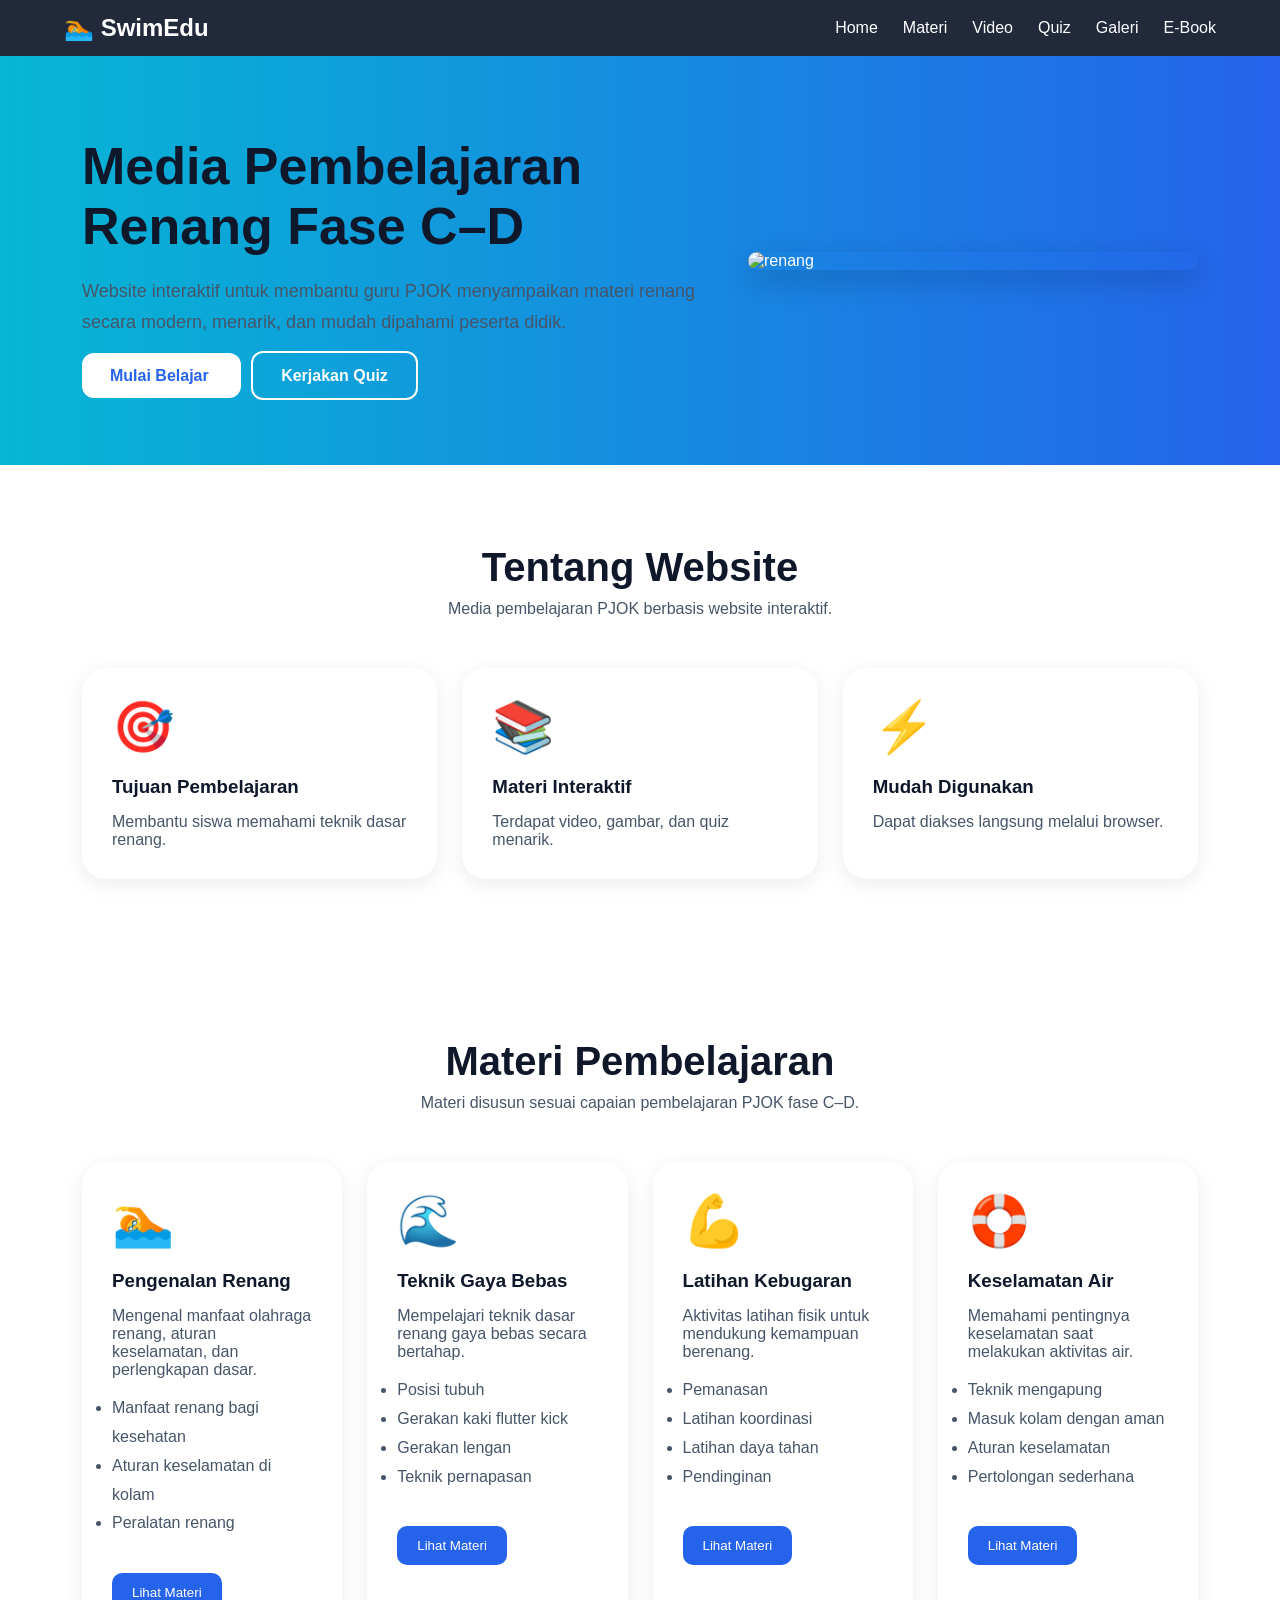
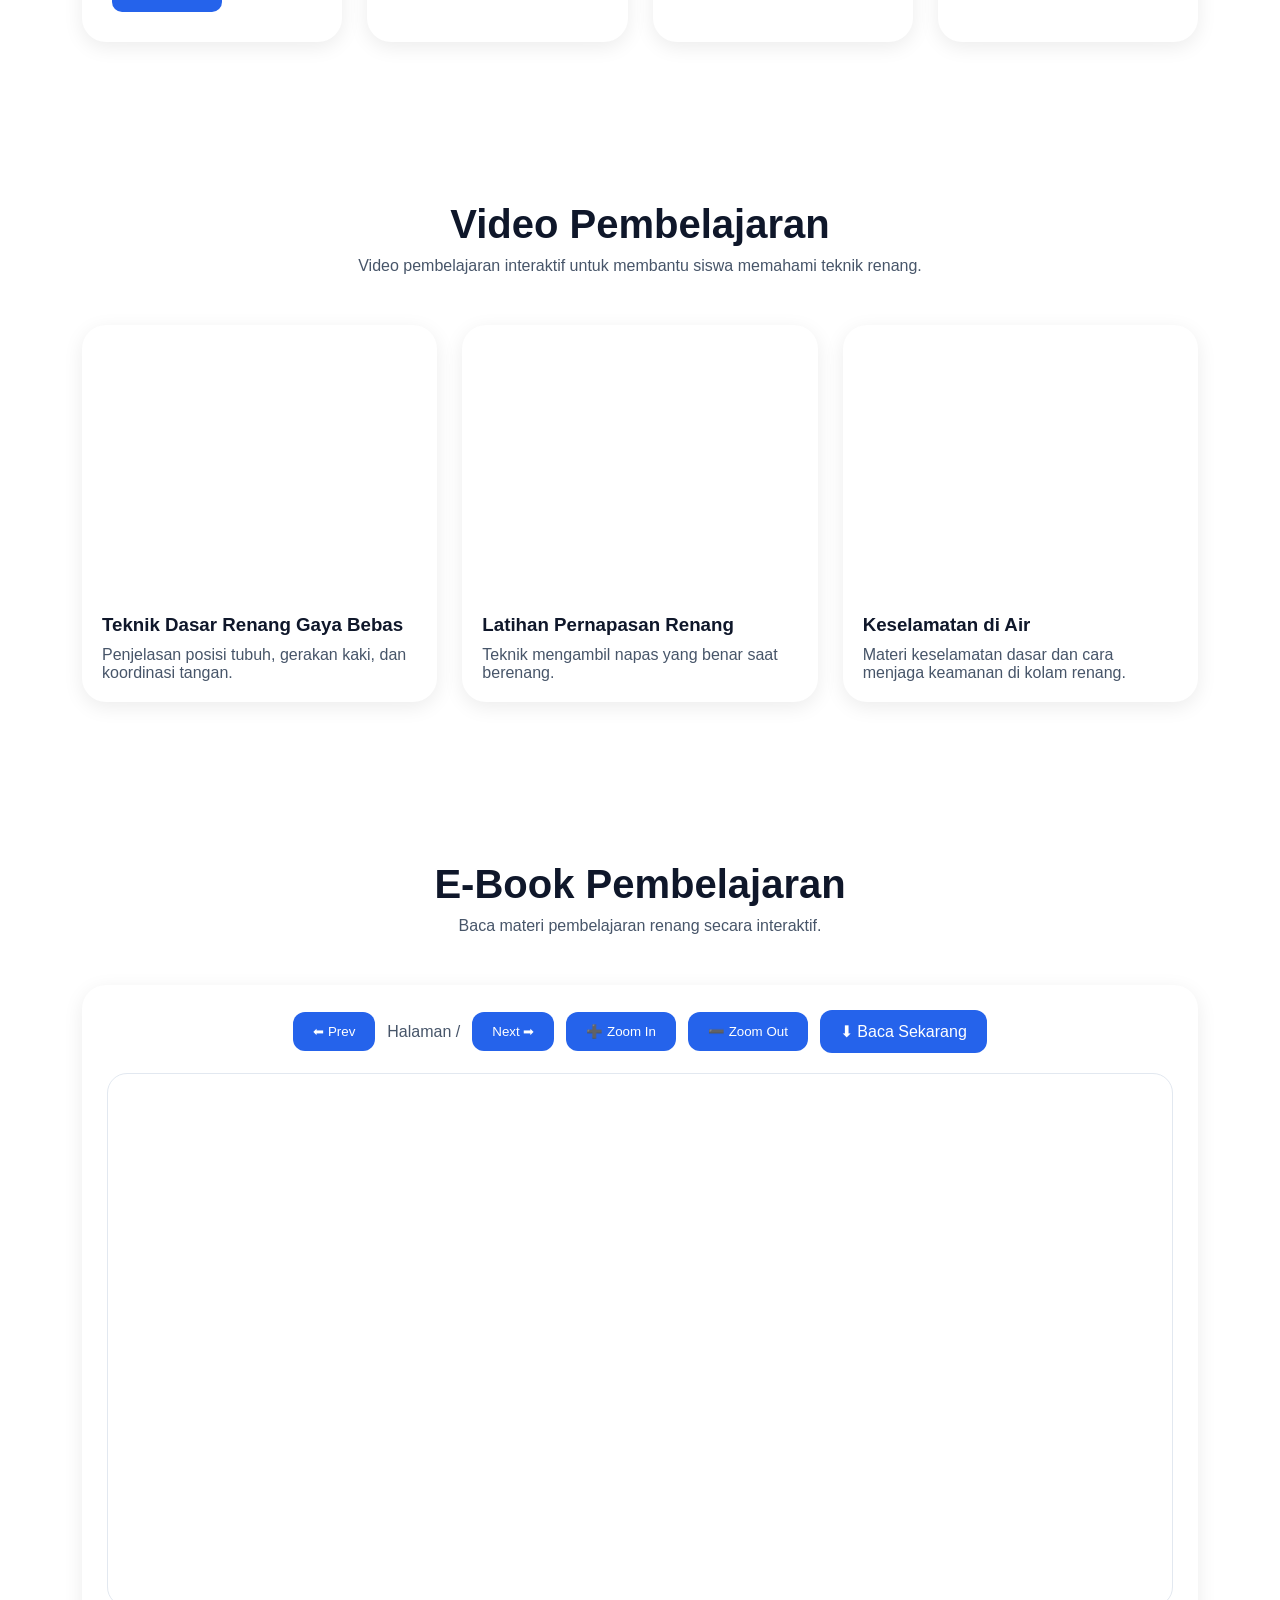
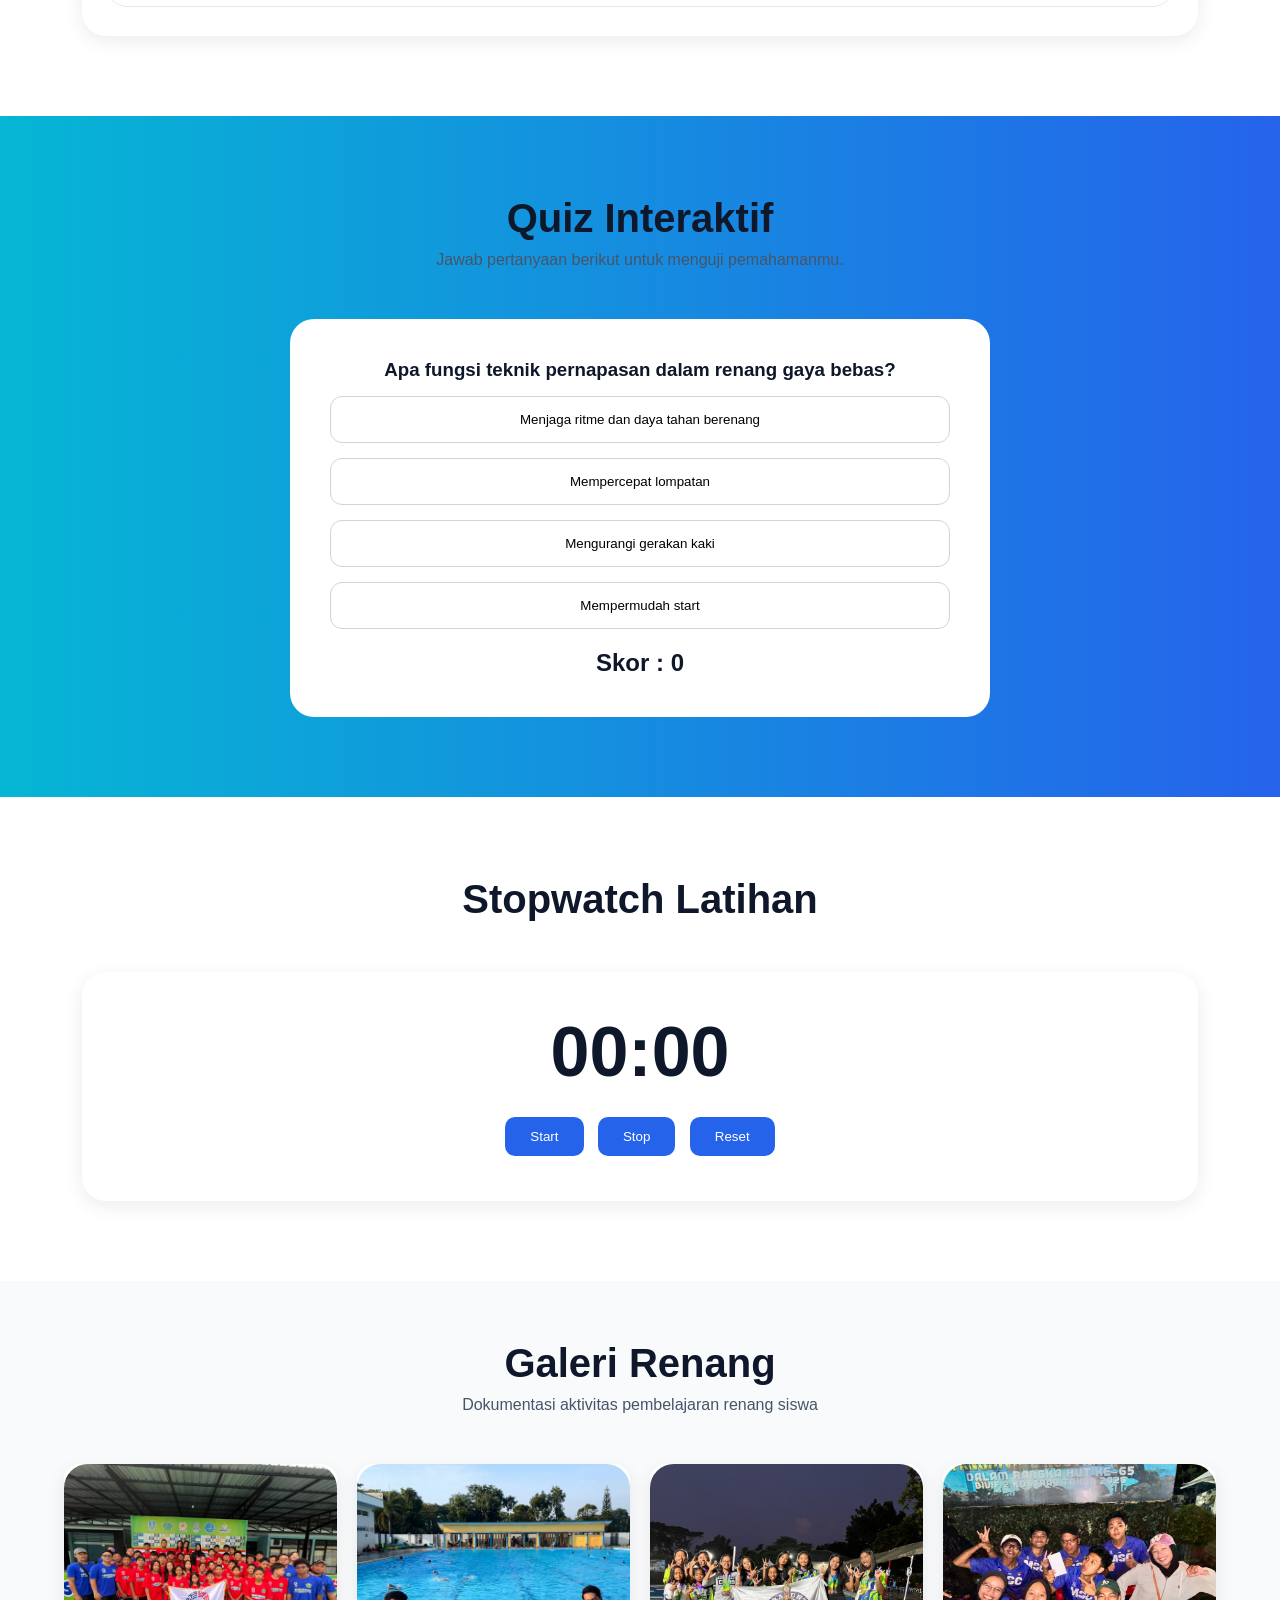
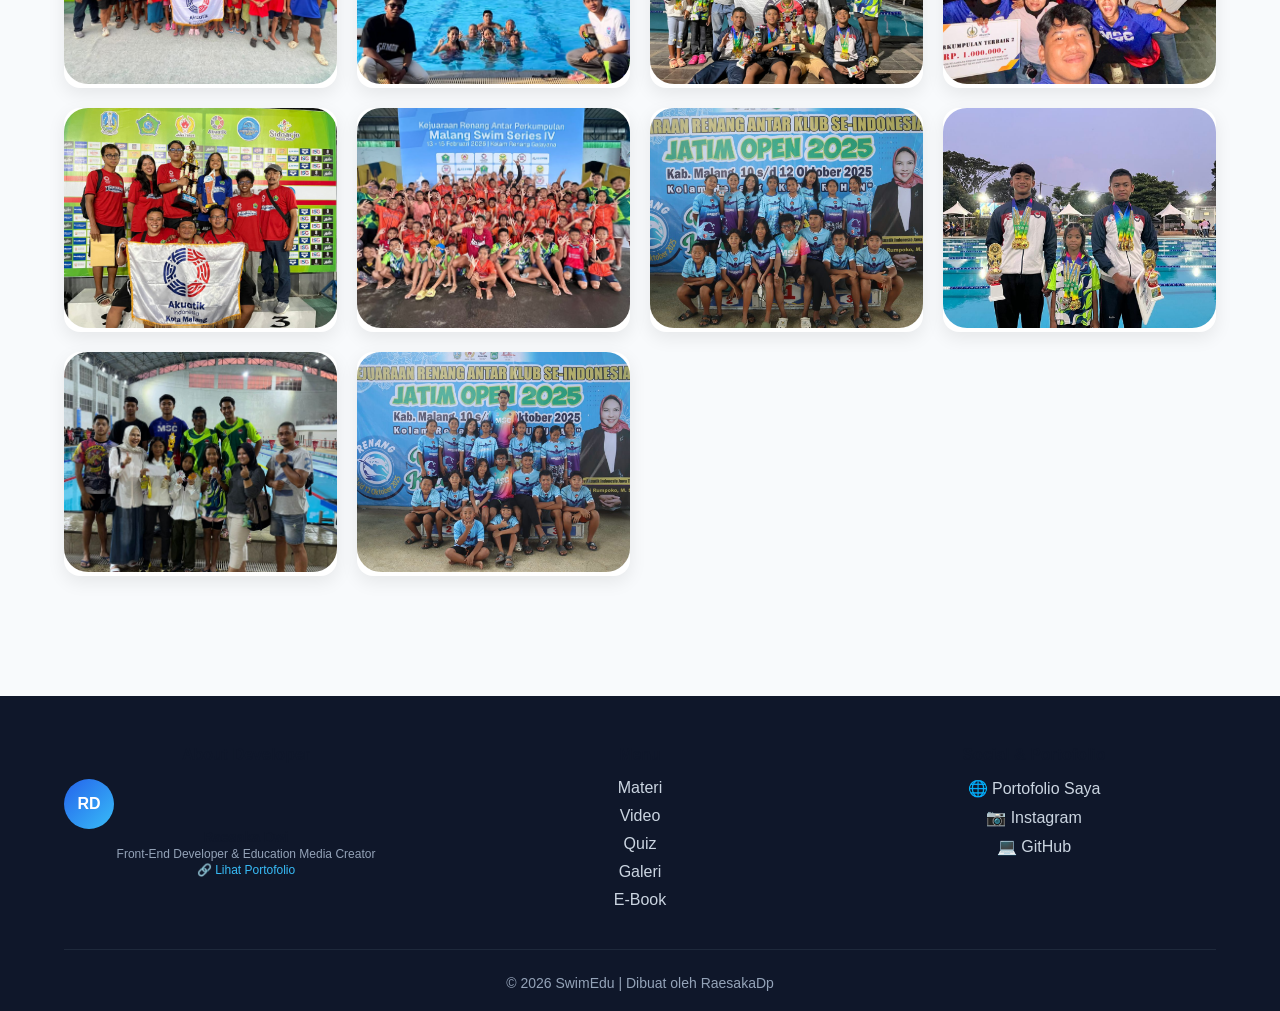
==== commit 463bf1b0: "update dikit ngantuk" ====
--- a/index.html
+++ b/index.html
@@ -11,25 +11,32 @@
 <div id="scroll-progress"></div>
 
   <!-- Navbar -->
-<nav class="navbar" id="navbar">
+<nav class="navbar">
 
   <div class="logo">🏊 SwimEdu</div>
 
+  <div class="nav-right">
+
+    <button class="menu-toggle" onclick="toggleMenu(this)">
+      <span></span>
+      <span></span>
+      <span></span>
+    </button>
+
+    <!-- <button onclick="darkMode()" class="dark-btn">
+      🌙
+    </button> -->
+
+  </div>
+
   <ul id="nav-menu">
-    <li><a href="#home" class="nav-link">Home</a></li>
-    <li><a href="#materi" class="nav-link">Materi</a></li>
-    <li><a href="#video" class="nav-link">Video</a></li>
-    <li><a href="#ebook" class="nav-link">E-Book</a></li>
-    <li><a href="#quiz" class="nav-link">Quiz</a></li>
-    <li><a href="#gallery" class="nav-link">Galeri</a></li>
-    
+    <li><a href="#home">Home</a></li>
+    <li><a href="#materi">Materi</a></li>
+    <li><a href="#video">Video</a></li>
+    <li><a href="#quiz">Quiz</a></li>
+    <li><a href="#gallery">Galeri</a></li>
+    <li><a href="#ebook">E-Book</a></li>
   </ul>
-
-<button class="menu-toggle" onclick="toggleMenu(this)">
-  <span></span>
-  <span></span>
-  <span></span>
-</button>
 
 </nav>
 
--- a/style.css
+++ b/style.css
@@ -1,21 +1,72 @@
+/* ========================= */
+/* THEME VARIABLES */
+/* ========================= */
+
 :root {
-  --bg: #f8fafc;
-  --text: #0f172a;
-  --card: #ffffff;
-  --primary: #2563eb;
+  --bg-color: #f8fafc;
+  --text-color: #0f172a;
+  --card-color: #ffffff;
+  --secondary-text: #475569;
 }
 
 body.dark {
-  --bg: #0f172a;
-  --text: #f1f5f9;
-  --card: #1e293b;
-  --primary: #38bdf8;
+  --bg-color: #0f172a;
+  --text-color: #f1f5f9;
+  --card-color: #1e293b;
+  --secondary-text: #cbd5e1;
 }
 
 body {
-  background: var(--bg);
-  color: var(--text);
+  background: var(--bg-color);
+  color: var(--text-color);
   transition: background 0.4s ease, color 0.4s ease;
+}
+
+/* ========================= */
+/* GLOBAL DARK MODE FIX */
+/* ========================= */
+
+section,
+.card,
+.materi-detail-box,
+.gallery-item,
+.pdf-viewer,
+.footer,
+.navbar {
+  background-color: var(--card-color);
+  color: var(--text-color);
+}
+
+/* paragraf */
+p,
+li,
+span {
+  color: var(--secondary-text);
+}
+
+/* heading */
+h1,
+h2,
+h3,
+h4,
+h5,
+h6 {
+  color: var(--text-color);
+}
+
+/* link */
+a {
+  color: inherit;
+}
+
+/* navbar khusus */
+.navbar a {
+  color: white;
+}
+
+/* materi detail */
+.materi-detail-box p {
+  color: var(--secondary-text);
 }
 
 .card, .materi-detail-box, .gallery-item, .pdf-viewer, .footer {
@@ -41,6 +92,9 @@
 /* ========================= */
 /* NAVBAR PROFESSIONAL */
 /* ========================= */
+/* ========================= */
+/* NAVBAR MODERN */
+/* ========================= */
 
 .navbar {
   position: sticky;
@@ -51,86 +105,71 @@
   justify-content: space-between;
   align-items: center;
 
-  padding: 15px 5%;
-
-  background: rgba(15, 23, 42, 0.85);
+  padding: 14px 5%;
+
+  background: rgba(15, 23, 42, 0.92);
   backdrop-filter: blur(12px);
 
   color: white;
 }
 
+/* LOGO */
+.logo {
+  font-size: 22px;
+  font-weight: bold;
+}
+
+/* MENU */
 .navbar ul {
   display: flex;
   gap: 25px;
   list-style: none;
 }
 
+/* LINK */
 .navbar a {
   color: white;
   text-decoration: none;
-  position: relative;
   transition: 0.3s;
 }
 
-/* underline animation */
-.navbar a::after {
-  content: '';
-  position: absolute;
-  left: 0;
-  bottom: -5px;
-  width: 0%;
-  height: 2px;
+.navbar a:hover {
+  color: #38bdf8;
+}
+
+/* RIGHT AREA */
+.nav-right {
+  display: flex;
+  align-items: center;
+  gap: 12px;
+}
+
+/* DARK BUTTON */
+.dark-btn {
+  border: none;
+  background: rgba(255,255,255,0.12);
+
+  color: white;
+
+  width: 42px;
+  height: 42px;
+
+  border-radius: 50%;
+  cursor: pointer;
+
+  font-size: 18px;
+
+  transition: 0.3s ease;
+}
+
+.dark-btn:hover {
   background: #38bdf8;
-  transition: 0.3s;
-}
-
-.navbar a:hover::after {
-  width: 100%;
-}
-
-/* ACTIVE MENU */
-.navbar a.active {
-  color: #38bdf8;
-}
-
-.navbar a.active::after {
-  width: 100%;
-}
-
-.materi-detail-box{
-  background:white;
-  padding:20px;
-  border-radius:16px;
-  box-shadow:0 5px 15px rgba(0,0,0,0.1);
-  white-space:pre-line;
-}
-
-/* ========================= */
-/* SCROLL PROGRESS BAR */
-/* ========================= */
-
-#scroll-progress {
-  position: fixed;
-  top: 0;
-  left: 0;
-  height: 6px;
-  width: 0%;
-  z-index: 99999;
-
-  /* lebih kontras + modern */
-  background: linear-gradient(90deg, #00c6ff, #0072ff, #38bdf8);
-
-  box-shadow: 0 0 12px rgba(56, 189, 248, 0.7);
-
-  border-radius: 0 6px 6px 0;
-
-  transition: width 0.15s ease;
-}
-
-body.dark #scroll-progress {
-  background: linear-gradient(90deg, #38bdf8, #22d3ee, #60a5fa);
-  box-shadow: 0 0 14px rgba(56, 189, 248, 0.9);
-}
+  transform: scale(1.08);
+}
+
+/* ========================= */
+/* HAMBURGER */
+/* ========================= */
 
 /* ========================= */
 /* ANIMATED HAMBURGER ICON */
@@ -174,11 +213,155 @@
   font-weight: bold;
 }
 
+/* ========================= */
+/* MOBILE */
+/* ========================= */
+
+@media (max-width: 768px) {
+
+  .navbar {
+    flex-wrap: wrap;
+    padding: 14px 20px;
+  }
+
+  /* tampilkan hamburger */
+  .menu-toggle {
+    display: block;
+  }
+
+  /* sembunyikan menu */
+  .navbar ul {
+    width: 100%;
+
+    display: none;
+    flex-direction: column;
+
+    gap: 15px;
+
+    margin-top: 18px;
+
+    padding: 20px;
+
+    background: rgba(15, 23, 42, 0.98);
+
+    border-radius: 16px;
+
+    animation: slideDown 0.3s ease;
+  }
+
+  /* menu aktif */
+  .navbar ul.active {
+    display: flex;
+  }
+
+  /* link mobile */
+  .navbar ul li a {
+    display: block;
+    padding: 10px;
+    border-radius: 10px;
+  }
+
+  .navbar ul li a:hover {
+    background: rgba(255,255,255,0.08);
+  }
+
+  /* tombol kanan */
+  .nav-right {
+    margin-left: auto;
+  }
+
+}
+
+/* ========================= */
+/* ANIMATION */
+/* ========================= */
+
+@keyframes slideDown {
+
+  from {
+    opacity: 0;
+    transform: translateY(-10px);
+  }
+
+  to {
+    opacity: 1;
+    transform: translateY(0);
+  }
+
+}
+
+.materi-detail-box{
+  background:white;
+  padding:20px;
+  border-radius:16px;
+  box-shadow:0 5px 15px rgba(0,0,0,0.1);
+  white-space:pre-line;
+}
+
+/* ========================= */
+/* SCROLL PROGRESS BAR */
+/* ========================= */
+
+#scroll-progress {
+  position: fixed;
+  top: 0;
+  left: 0;
+  height: 6px;
+  width: 0%;
+  z-index: 99999;
+
+  /* lebih kontras + modern */
+  background: linear-gradient(90deg, #00c6ff, #0072ff, #38bdf8);
+
+  box-shadow: 0 0 12px rgba(56, 189, 248, 0.7);
+
+  border-radius: 0 6px 6px 0;
+
+  transition: width 0.15s ease;
+}
+
+body.dark #scroll-progress {
+  background: linear-gradient(90deg, #38bdf8, #22d3ee, #60a5fa);
+  box-shadow: 0 0 14px rgba(56, 189, 248, 0.9);
+}
+
+
+/* ========================= */
+/* DARK MODE BUTTON */
+/* ========================= */
+
 .dark-btn {
-  padding: 10px 18px;
   border: none;
-  border-radius: 10px;
+  background: rgba(255,255,255,0.12);
+  color: white;
+
+  width: 42px;
+  height: 42px;
+
+  border-radius: 50%;
   cursor: pointer;
+
+  font-size: 18px;
+
+  transition: 0.3s ease;
+
+  display: flex;
+  align-items: center;
+  justify-content: center;
+}
+
+.dark-btn:hover {
+  transform: rotate(15deg) scale(1.1);
+  background: #38bdf8;
+}
+
+/* mobile fix */
+@media (max-width: 768px) {
+
+  .dark-btn {
+    margin-left: auto;
+  }
+
 }
 
 header {
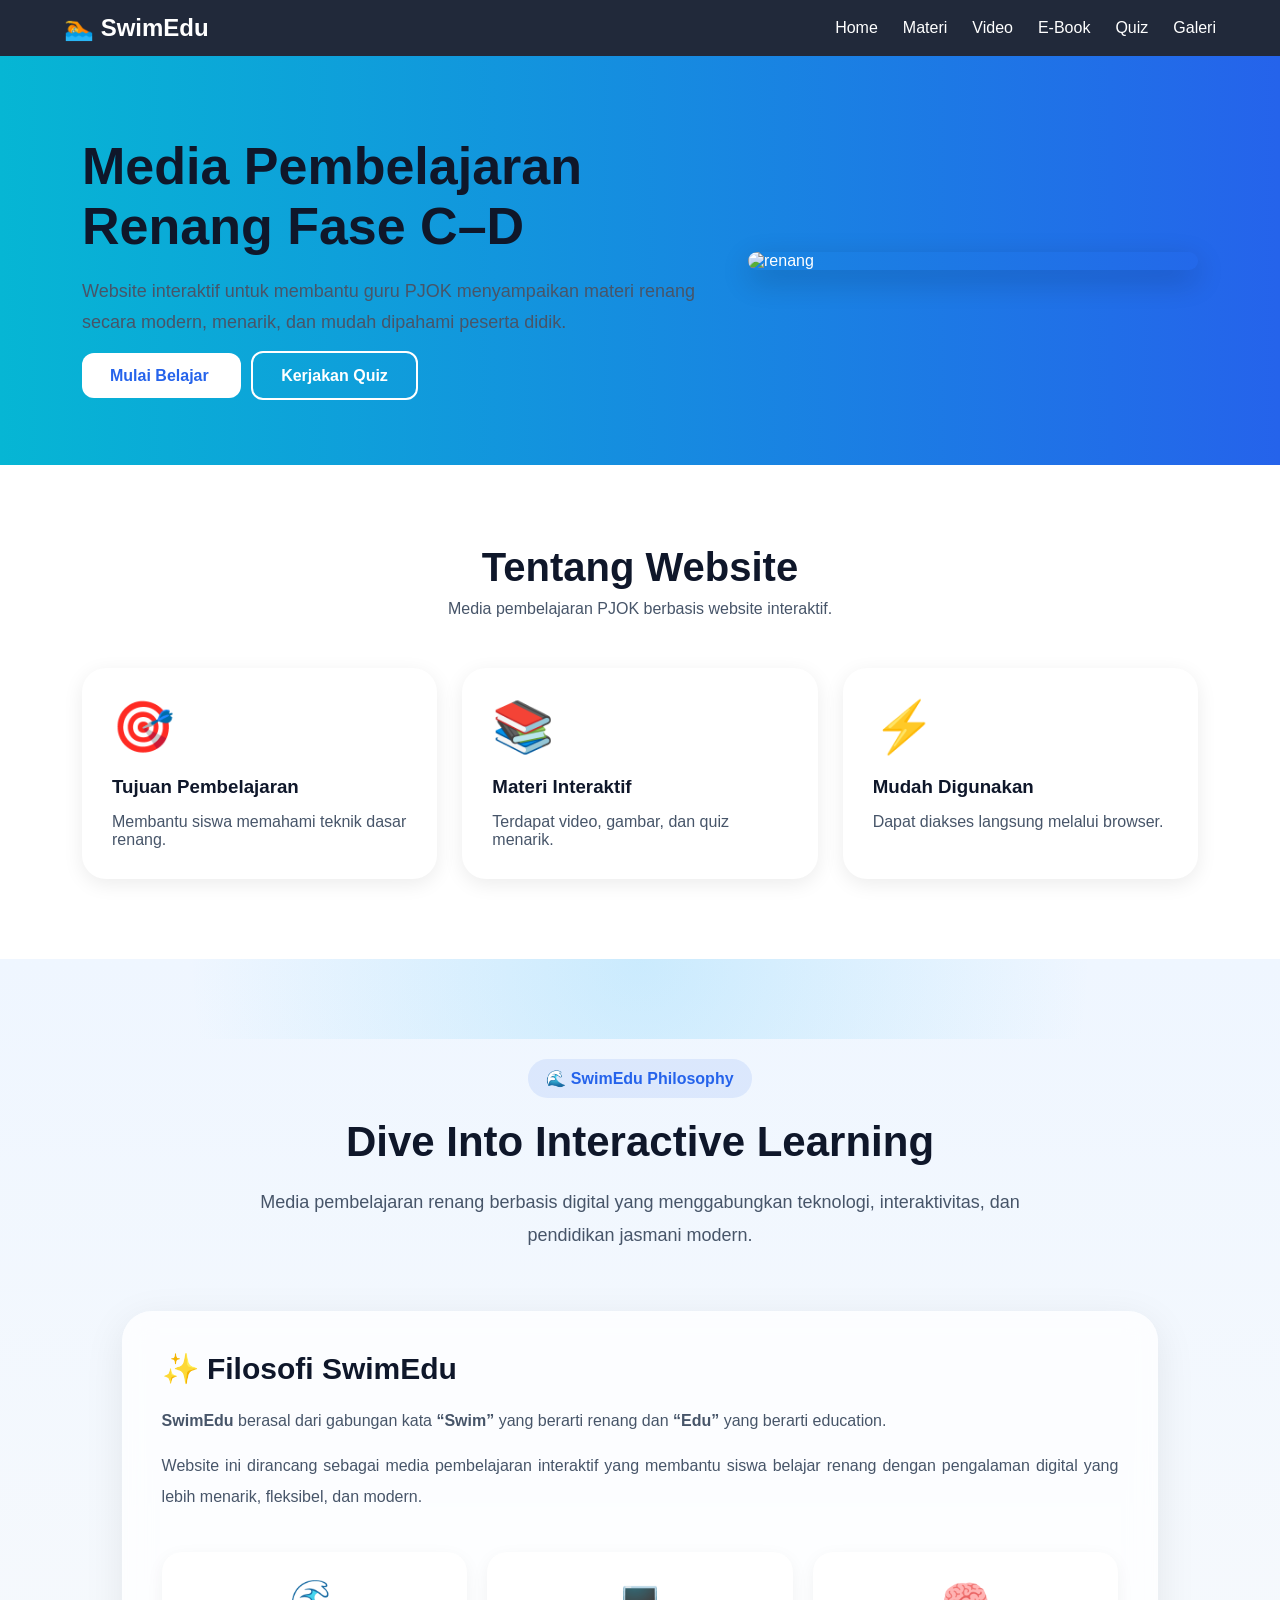
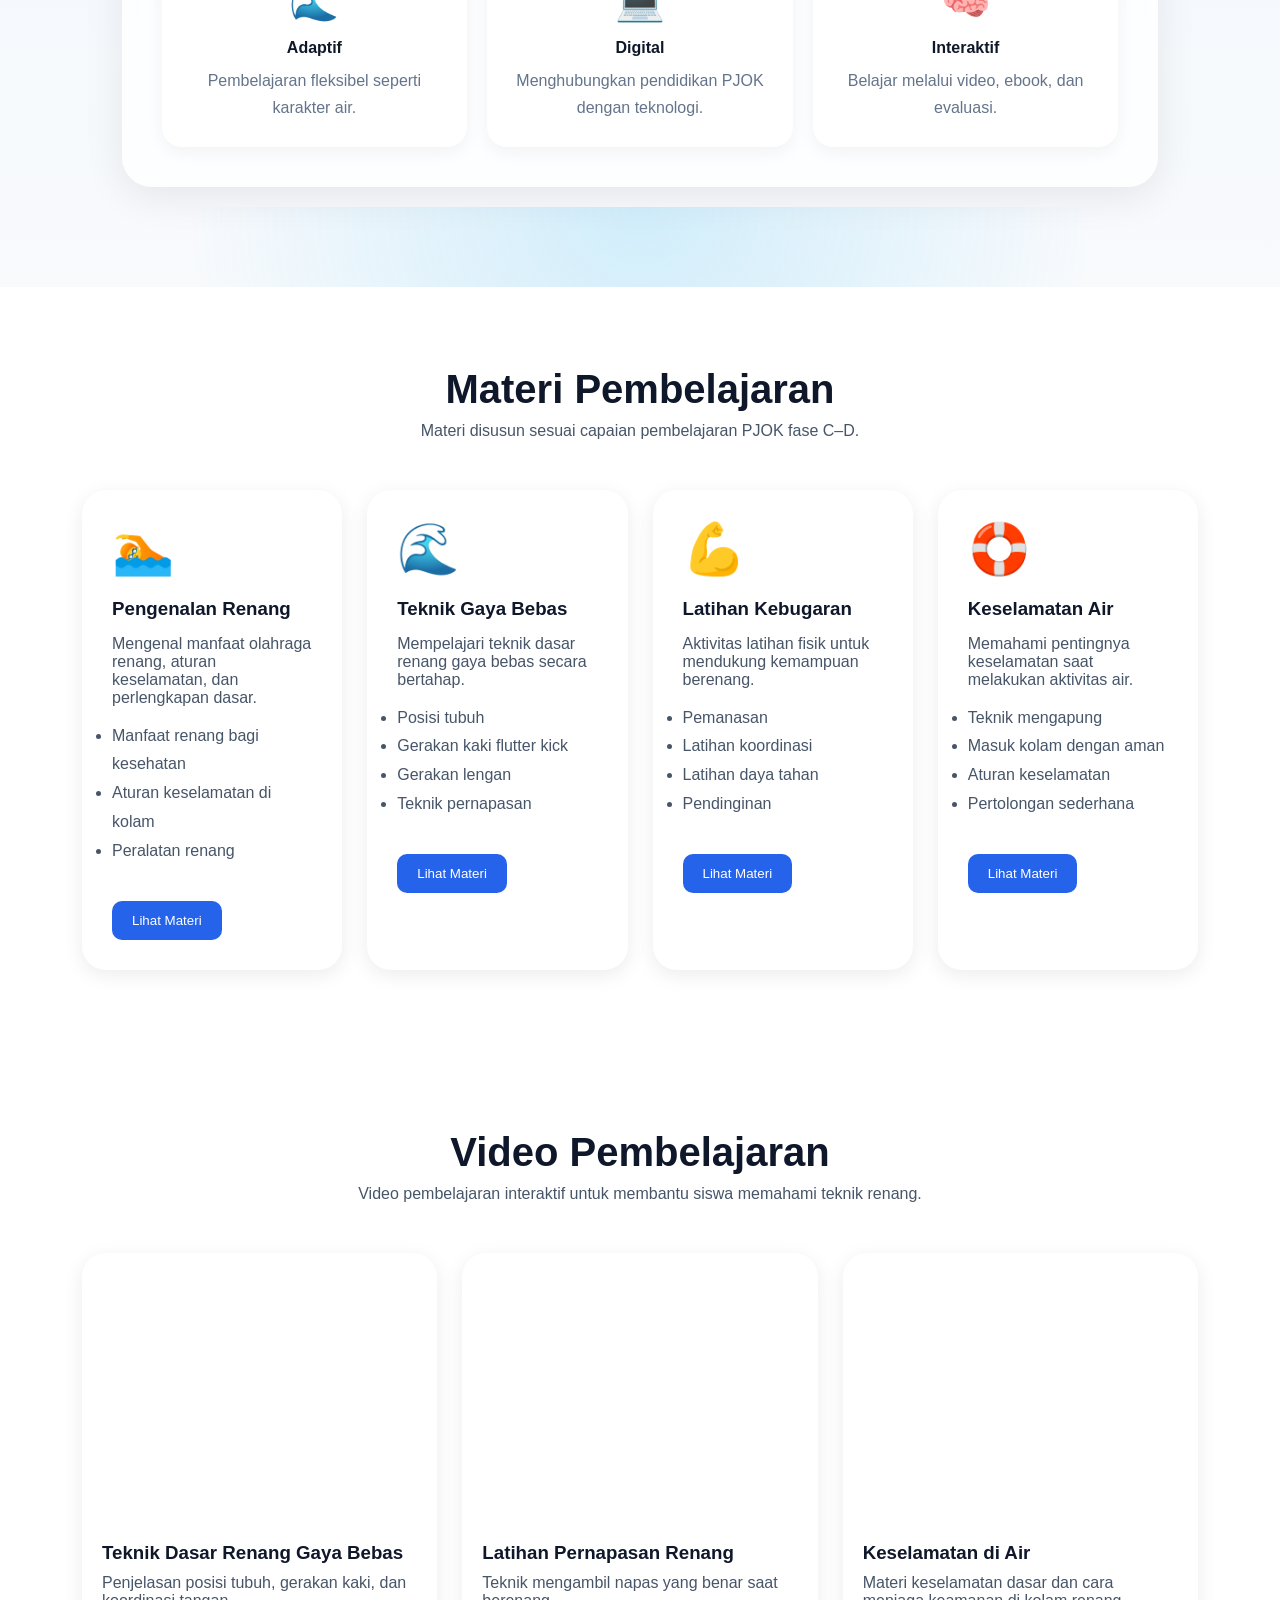
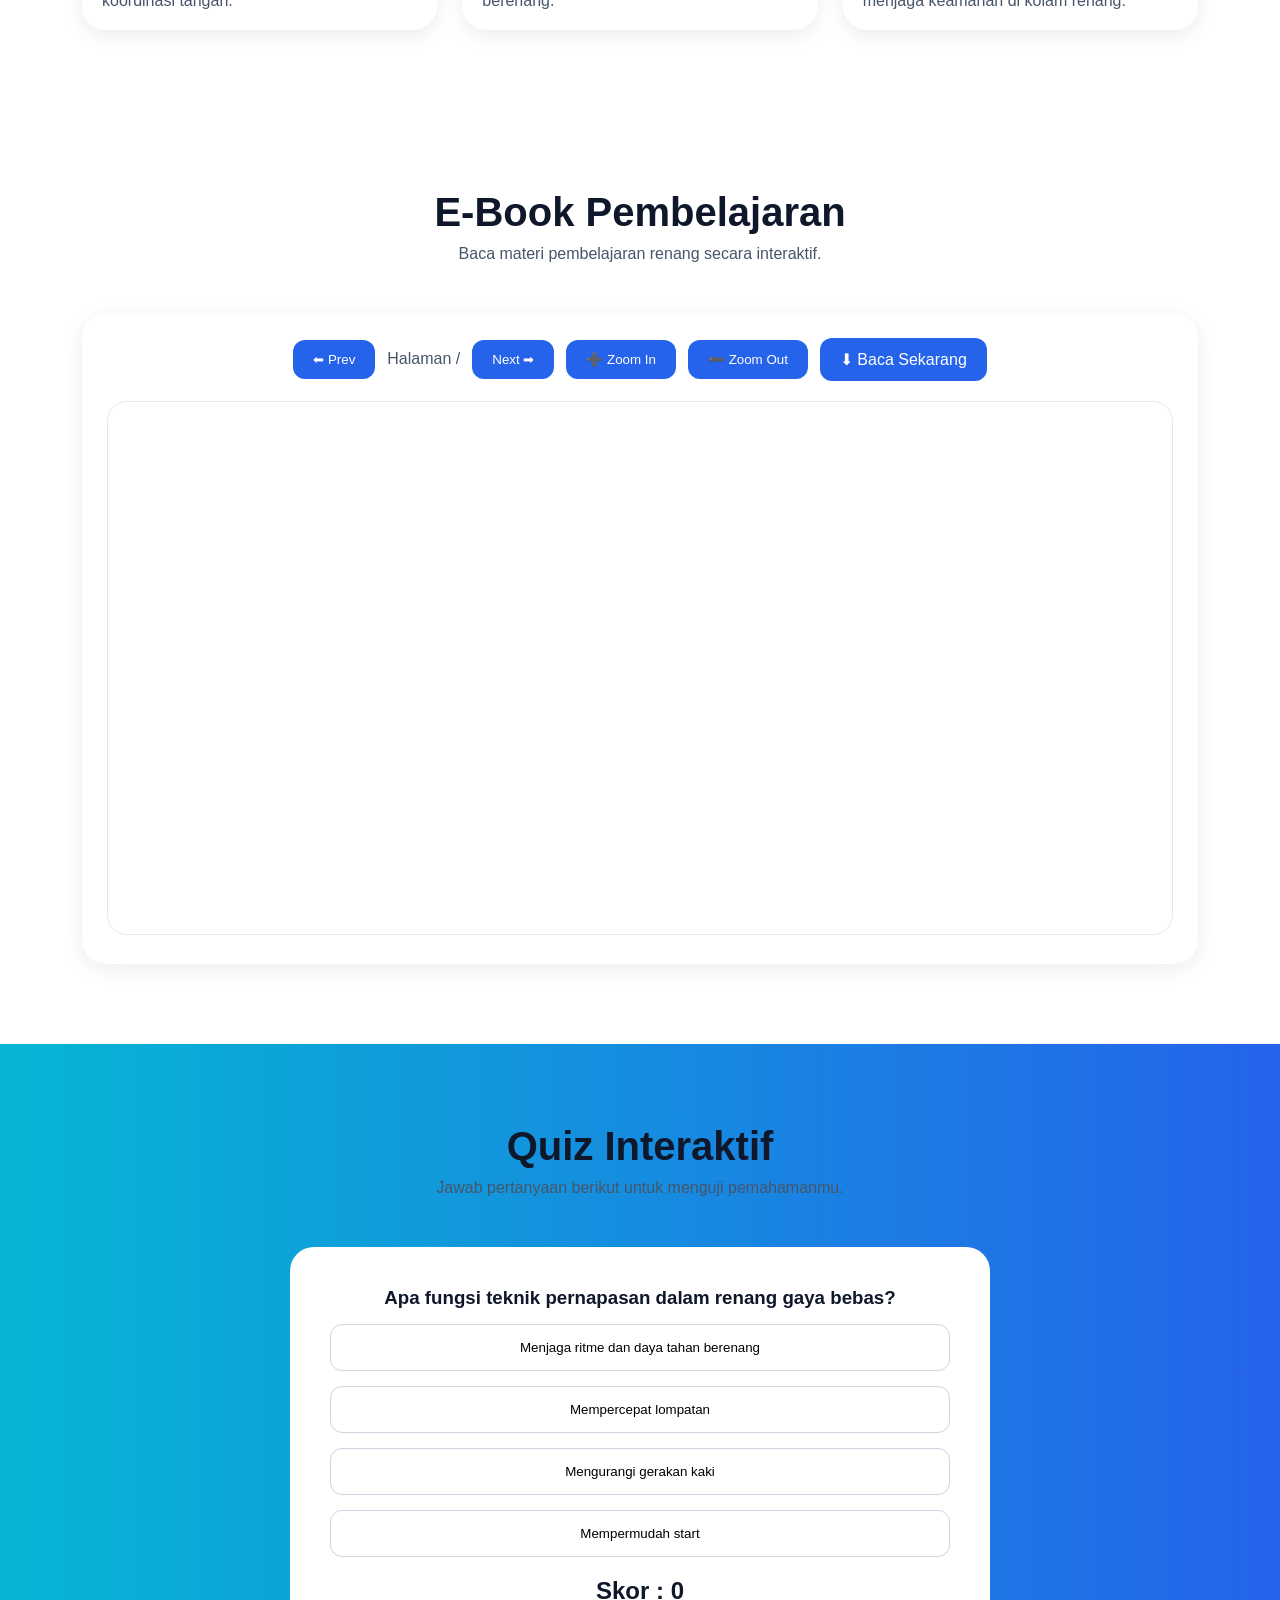
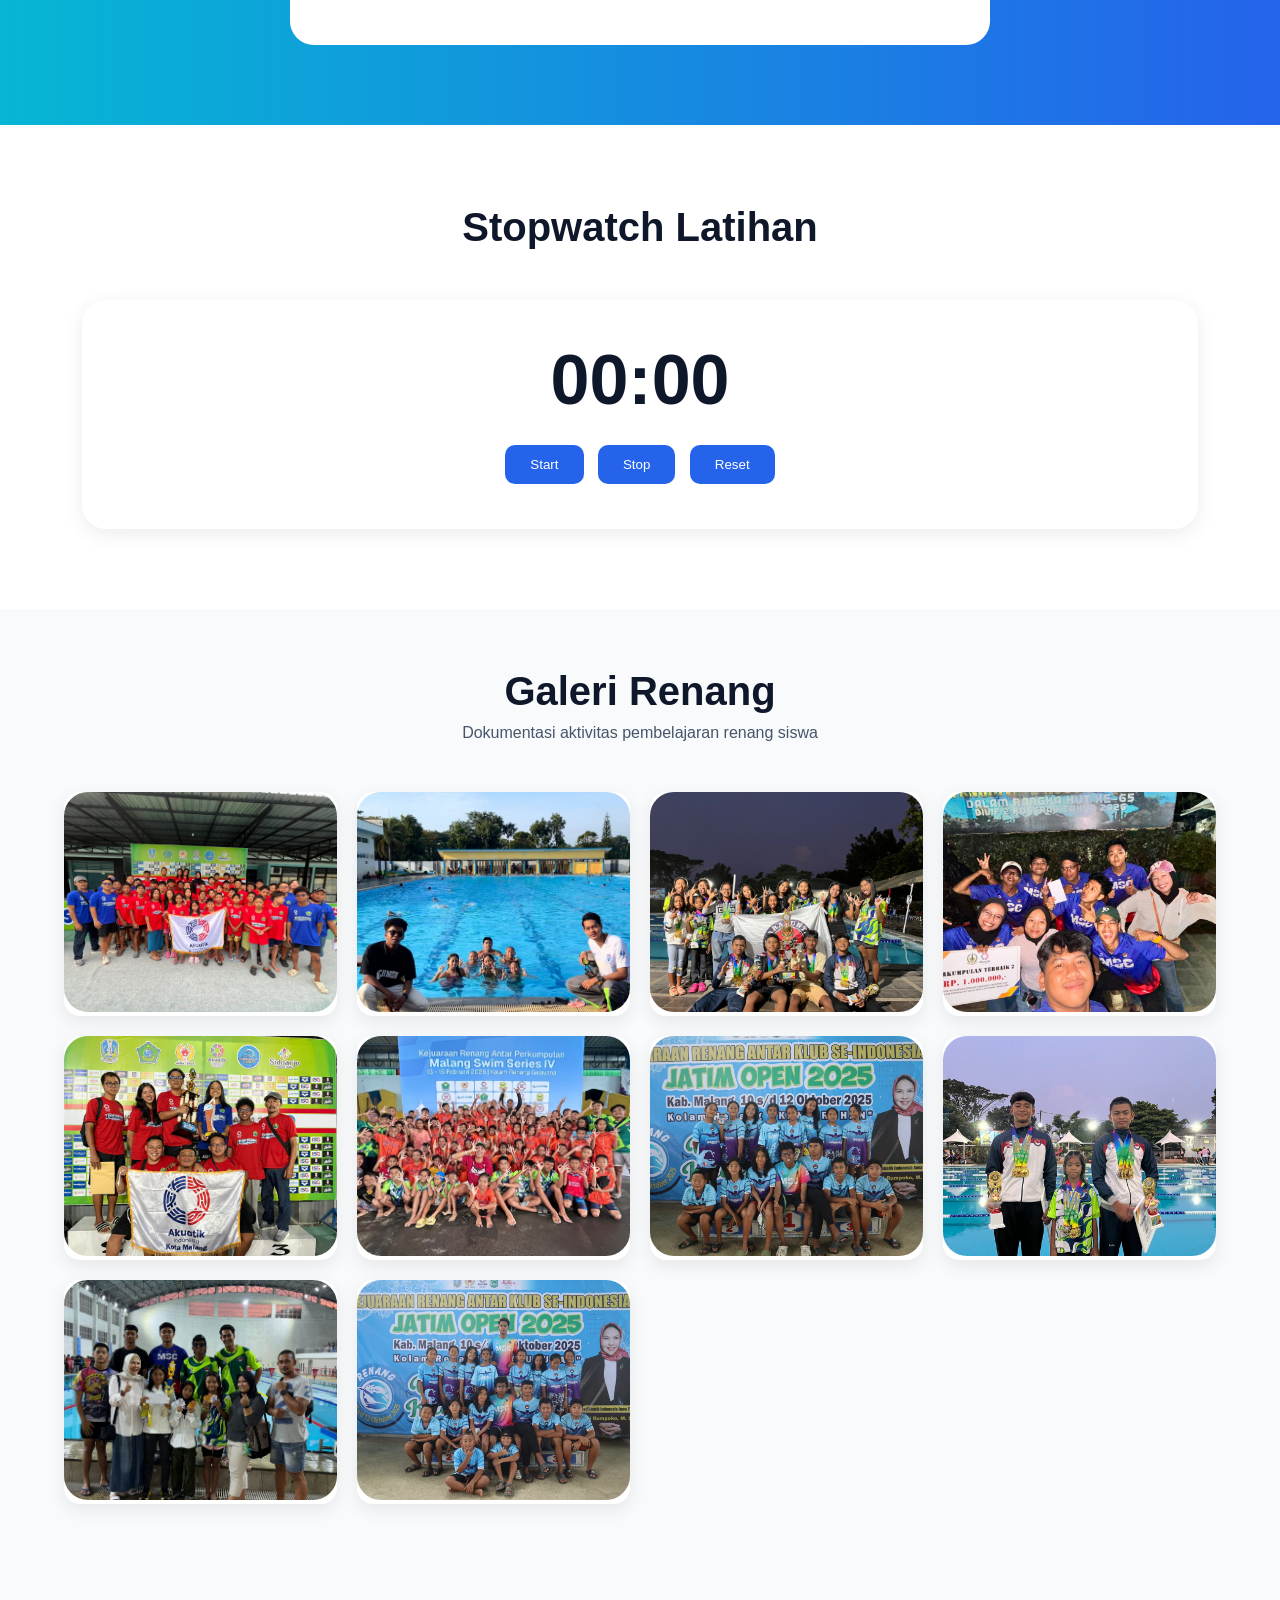
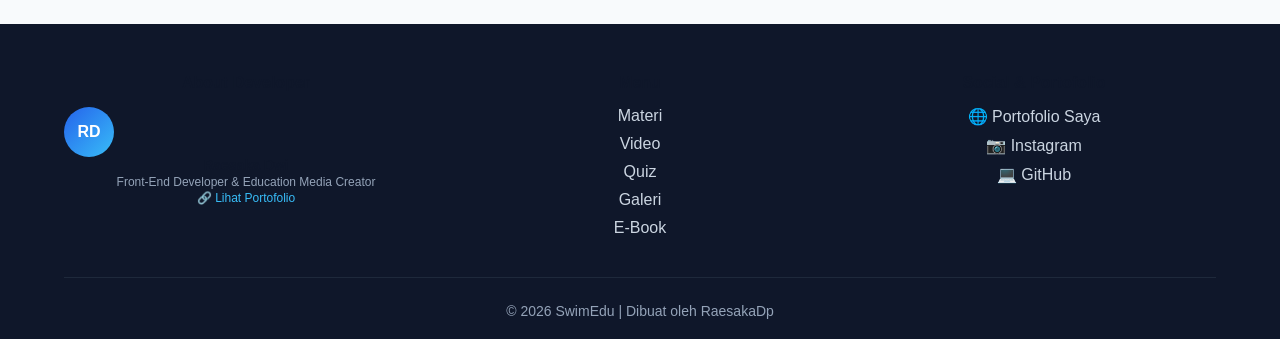
==== commit fdacab7f: "berapa kali kita kan saling memaafkan atas nama cintaaa" ====
--- a/index.html
+++ b/index.html
@@ -33,9 +33,9 @@
     <li><a href="#home">Home</a></li>
     <li><a href="#materi">Materi</a></li>
     <li><a href="#video">Video</a></li>
+    <li><a href="#ebook">E-Book</a></li>
     <li><a href="#quiz">Quiz</a></li>
     <li><a href="#gallery">Galeri</a></li>
-    <li><a href="#ebook">E-Book</a></li>
   </ul>
 
 </nav>
@@ -109,6 +109,92 @@
       </div>
     </div>
   </section>
+
+  <!-- ========================= -->
+<!-- FILOSOFI SWIMEDU -->
+<!-- ========================= -->
+
+<section class="filosofi-section" id="about">
+
+  <div class="wave-top"></div>
+
+  <div class="container">
+
+    <div class="filosofi-header">
+
+      <span class="badge-swimedu">
+        🌊 SwimEdu Philosophy
+      </span>
+
+      <h2>
+        Dive Into Interactive Learning
+      </h2>
+
+      <p>
+        Media pembelajaran renang berbasis digital yang
+        menggabungkan teknologi, interaktivitas, dan
+        pendidikan jasmani modern.
+      </p>
+
+    </div>
+
+    <div class="filosofi-main-card">
+
+      <div class="filosofi-text">
+
+        <h3>✨ Filosofi SwimEdu</h3>
+
+        <p>
+          <strong>SwimEdu</strong> berasal dari gabungan kata
+          <strong>“Swim”</strong> yang berarti renang dan
+          <strong>“Edu”</strong> yang berarti education.
+        </p>
+
+        <p>
+          Website ini dirancang sebagai media pembelajaran
+          interaktif yang membantu siswa belajar renang
+          dengan pengalaman digital yang lebih menarik,
+          fleksibel, dan modern.
+        </p>
+
+      </div>
+
+      <div class="filosofi-highlight">
+
+        <div class="highlight-card">
+          <span>🌊</span>
+          <h4>Adaptif</h4>
+          <p>
+            Pembelajaran fleksibel seperti karakter air.
+          </p>
+        </div>
+
+        <div class="highlight-card">
+          <span>💻</span>
+          <h4>Digital</h4>
+          <p>
+            Menghubungkan pendidikan PJOK dengan teknologi.
+          </p>
+        </div>
+
+        <div class="highlight-card">
+          <span>🧠</span>
+          <h4>Interaktif</h4>
+          <p>
+            Belajar melalui video, ebook, dan evaluasi.
+          </p>
+        </div>
+
+      </div>
+
+    </div>
+
+  </div>
+
+  <div class="wave-bottom"></div>
+
+</section>
+
 
 
   <!-- Materi -->
--- a/style.css
+++ b/style.css
@@ -89,6 +89,253 @@
   max-width: 1200px;
   margin: auto;
 }
+
+/* ========================= */
+/* FILOSOFI PREMIUM SECTION */
+/* ========================= */
+
+.filosofi-section {
+
+  position: relative;
+
+  padding: 100px 5%;
+
+  overflow: hidden;
+
+  background:
+    linear-gradient(
+      180deg,
+      #eff6ff,
+      #f8fafc
+    );
+}
+
+/* HEADER */
+.filosofi-header {
+  text-align: center;
+  max-width: 800px;
+  margin: auto;
+}
+
+.badge-swimedu {
+
+  display: inline-block;
+
+  padding: 10px 18px;
+
+  border-radius: 999px;
+
+  background: rgba(37,99,235,0.1);
+
+  color: #2563eb;
+
+  font-weight: 600;
+
+  margin-bottom: 20px;
+}
+
+.filosofi-header h2 {
+
+  font-size: 42px;
+
+  margin-bottom: 20px;
+
+  color: #0f172a;
+}
+
+.filosofi-header p {
+
+  font-size: 18px;
+
+  line-height: 1.8;
+
+  color: #475569;
+}
+
+/* MAIN CARD */
+
+.filosofi-main-card {
+
+  margin-top: 60px;
+
+  background: rgba(255,255,255,0.75);
+
+  backdrop-filter: blur(14px);
+
+  border-radius: 30px;
+
+  padding: 40px;
+
+  box-shadow:
+    0 10px 40px rgba(0,0,0,0.08);
+}
+
+/* TEXT */
+
+.filosofi-text {
+
+  margin-bottom: 40px;
+}
+
+.filosofi-text h3 {
+
+  font-size: 30px;
+
+  margin-bottom: 20px;
+
+  color: #0f172a;
+}
+
+.filosofi-text p {
+
+  line-height: 1.9;
+
+  color: #475569;
+
+  margin-bottom: 15px;
+
+  text-align: justify;
+}
+
+/* HIGHLIGHT GRID */
+
+.filosofi-highlight {
+
+  display: grid;
+
+  grid-template-columns:
+    repeat(auto-fit, minmax(220px, 1fr));
+
+  gap: 20px;
+}
+
+.highlight-card {
+
+  background: white;
+
+  padding: 25px;
+
+  border-radius: 20px;
+
+  text-align: center;
+
+  transition: 0.35s ease;
+
+  box-shadow:
+    0 5px 18px rgba(0,0,0,0.05);
+}
+
+.highlight-card:hover {
+
+  transform:
+    translateY(-8px);
+
+  box-shadow:
+    0 15px 30px rgba(37,99,235,0.15);
+}
+
+.highlight-card span {
+
+  font-size: 40px;
+
+  display: block;
+
+  margin-bottom: 15px;
+}
+
+.highlight-card h4 {
+
+  margin-bottom: 10px;
+
+  color: #0f172a;
+}
+
+.highlight-card p {
+
+  color: #64748b;
+
+  line-height: 1.7;
+}
+
+/* WAVES */
+
+.wave-top,
+.wave-bottom {
+
+  position: absolute;
+
+  width: 100%;
+
+  height: 80px;
+
+  left: 0;
+
+  background:
+    radial-gradient(circle at 50% 0,
+    rgba(56,189,248,0.2),
+    transparent 70%);
+}
+
+.wave-top {
+  top: 0;
+}
+
+.wave-bottom {
+  bottom: 0;
+}
+
+/* MOBILE */
+
+@media (max-width: 768px) {
+
+  .filosofi-header h2 {
+    font-size: 30px;
+  }
+
+  .filosofi-main-card {
+    padding: 25px;
+  }
+
+}
+
+/* DARK MODE */
+
+body.dark .filosofi-section {
+
+  background:
+    linear-gradient(
+      180deg,
+      #0f172a,
+      #111827
+    );
+}
+
+body.dark .filosofi-main-card {
+
+  background:
+    rgba(30,41,59,0.8);
+}
+
+body.dark .highlight-card {
+
+  background:
+    #1e293b;
+}
+
+body.dark .filosofi-header h2,
+body.dark .filosofi-text h3,
+body.dark .highlight-card h4 {
+
+  color: #f1f5f9;
+}
+
+body.dark .filosofi-header p,
+body.dark .filosofi-text p,
+body.dark .highlight-card p {
+
+  color: #cbd5e1;
+}
+
 /* ========================= */
 /* NAVBAR PROFESSIONAL */
 /* ========================= */
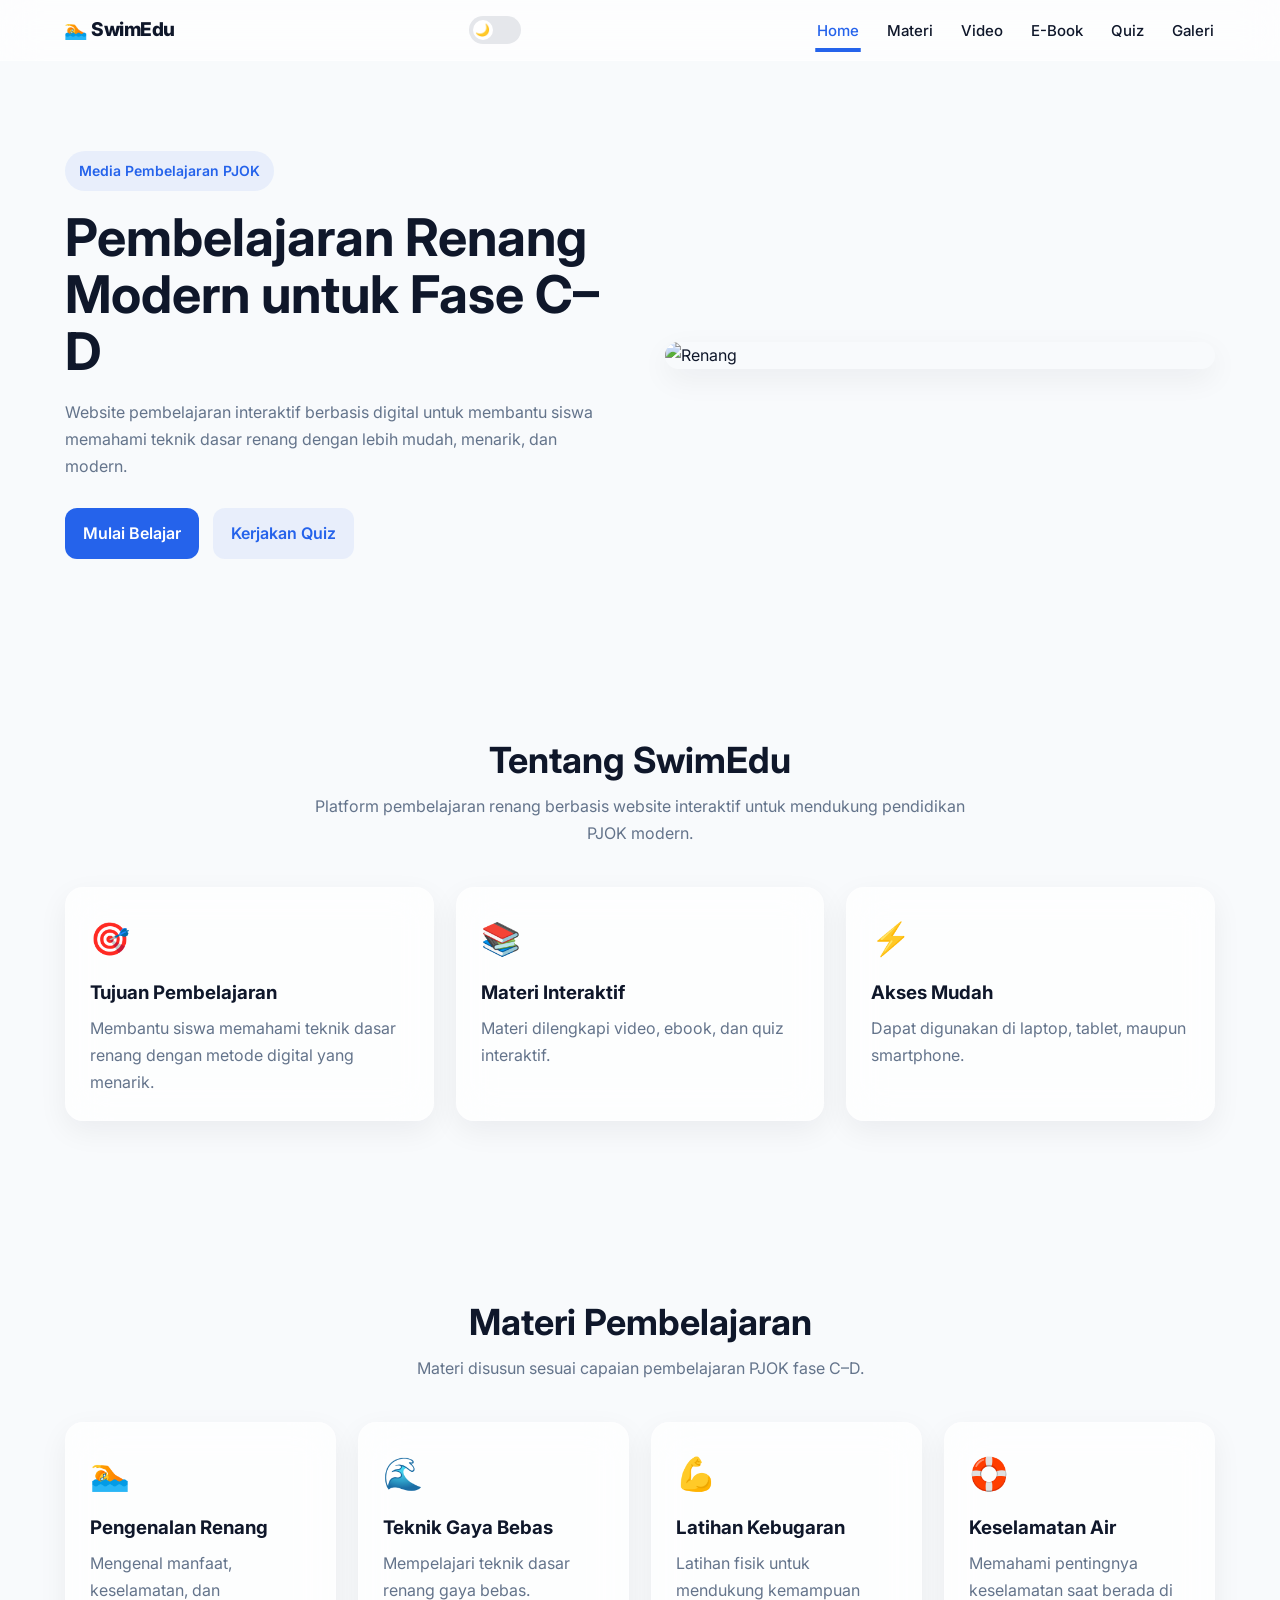
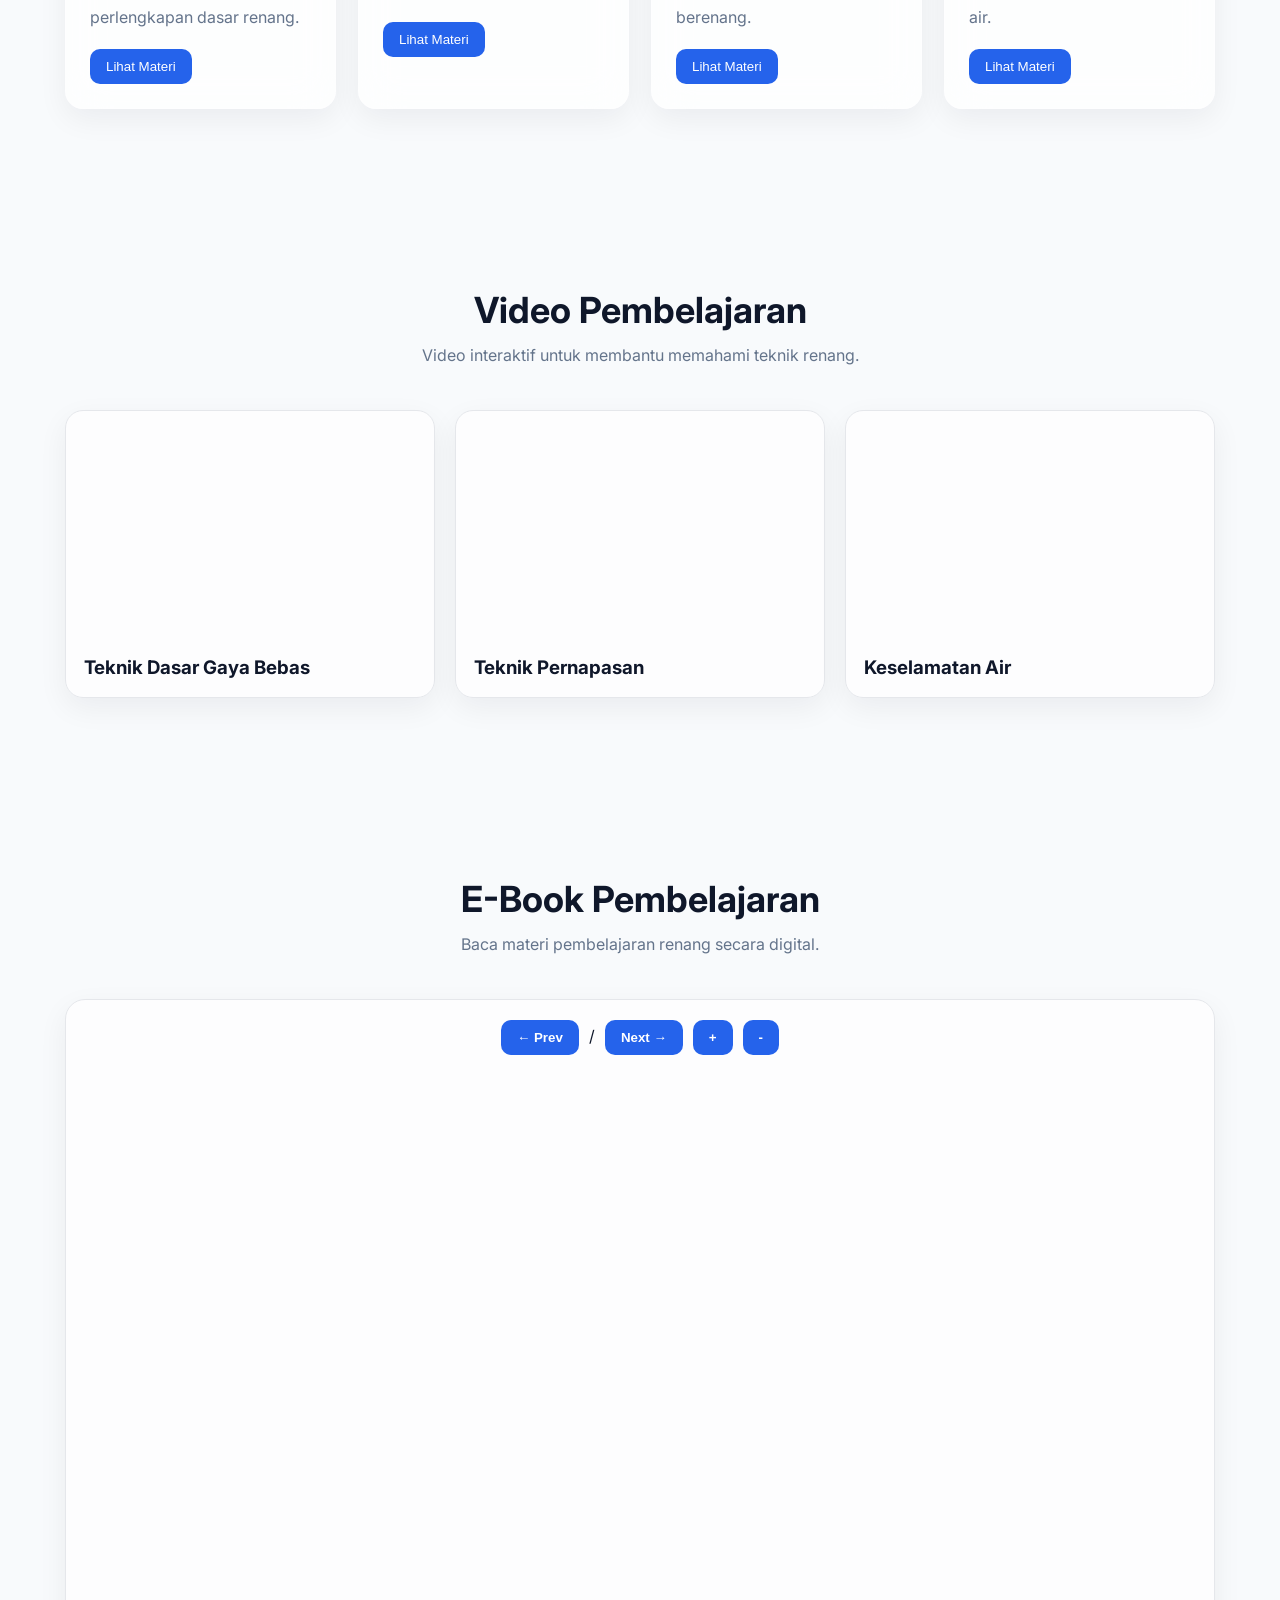
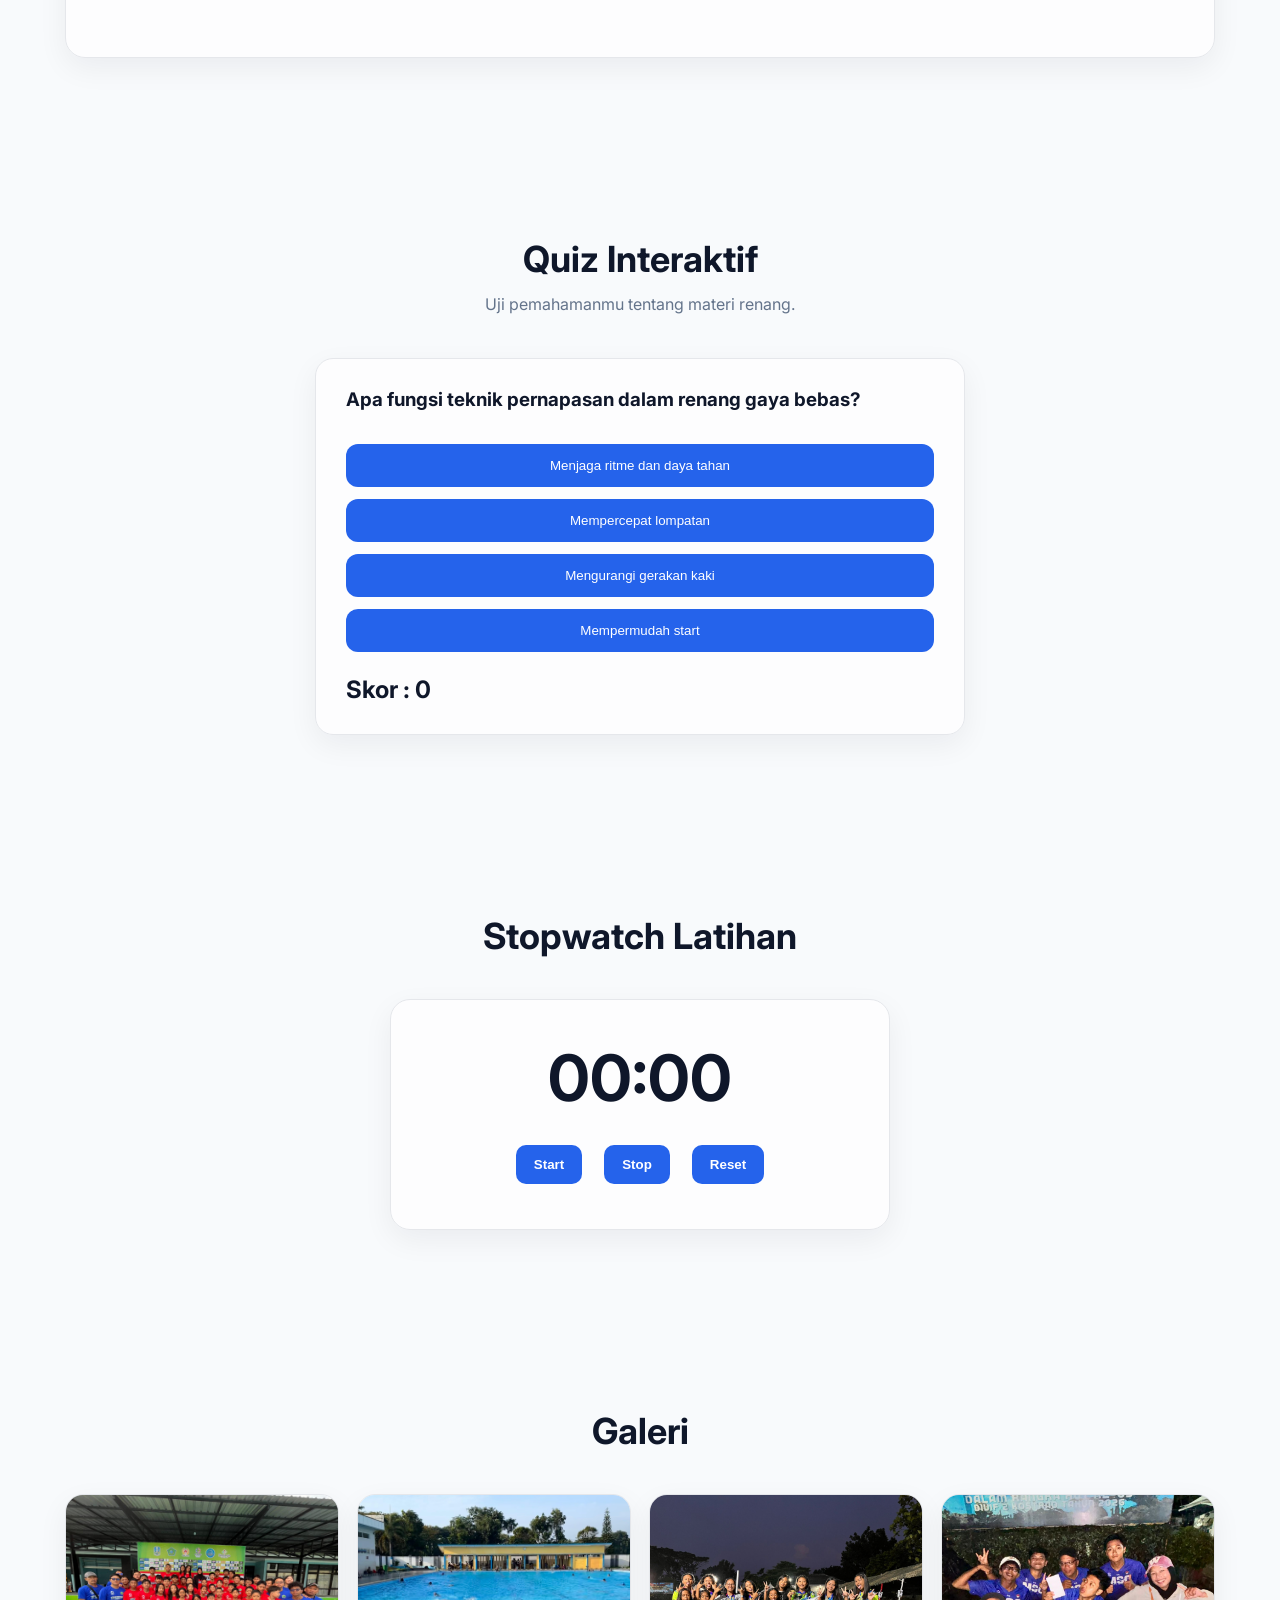
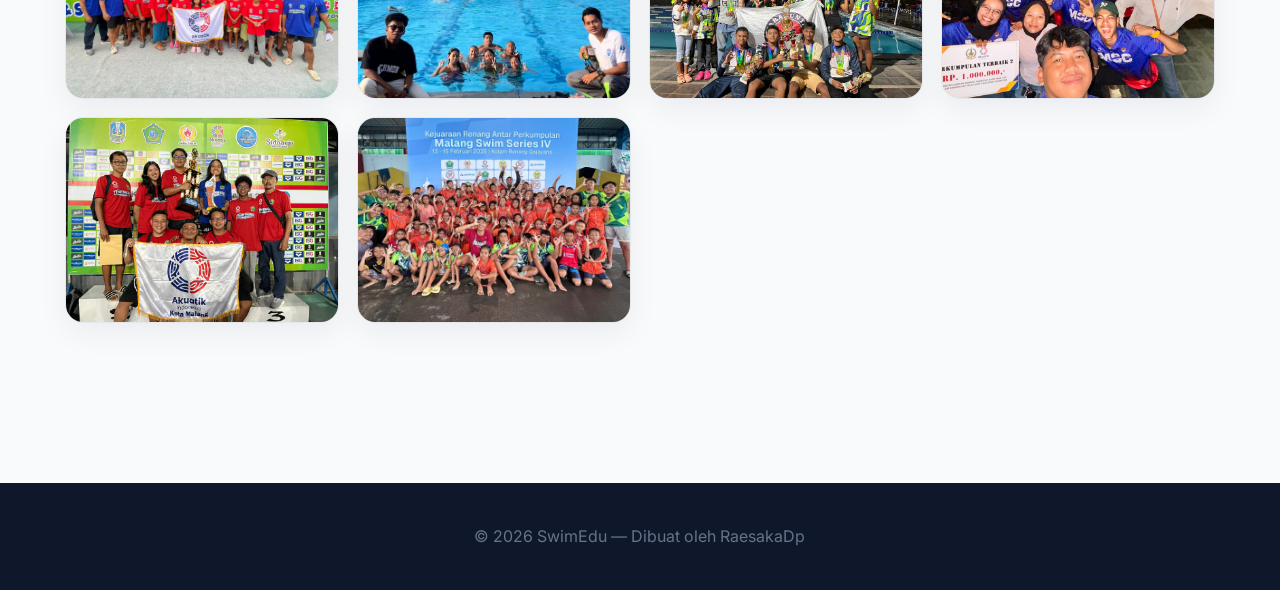
==== commit f3d6e7fb: "update ganti tema, dan merapikan semua" ====
--- a/index.html
+++ b/index.html
@@ -1,413 +1,484 @@
 <!DOCTYPE html>
 <html lang="id">
 <head>
-  <meta charset="UTF-8">
-  <meta name="viewport" content="width=device-width, initial-scale=1.0">
-  <title>Website Pembelajaran Renang</title>
-
-  <link rel="stylesheet" href="style.css">
+  <meta charset="UTF-8" />
+  <meta name="viewport" content="width=device-width, initial-scale=1.0" />
+
+  <title>SwimEdu — Pembelajaran Renang Modern</title>
+
+  <!-- Font -->
+  <link rel="preconnect" href="https://fonts.googleapis.com">
+  <link rel="preconnect" href="https://fonts.gstatic.com" crossorigin>
+
+  <!-- CSS -->
+  <link rel="stylesheet" href="style.css" />
+
+  <!-- PDF JS -->
+  <script src="https://cdnjs.cloudflare.com/ajax/libs/pdf.js/2.16.105/pdf.min.js"></script>
+  <!-- =========================
+TAMBAHKAN DI <head>
+========================= -->
+
+<link rel="icon" href="img/logo.png">
+
+<script src="https://cdnjs.cloudflare.com/ajax/libs/pdf.js/3.11.174/pdf.min.js"></script>
 </head>
+
 <body>
-<div id="scroll-progress"></div>
-
-  <!-- Navbar -->
-<nav class="navbar">
-
-  <div class="logo">🏊 SwimEdu</div>
-
-  <div class="nav-right">
-
-    <button class="menu-toggle" onclick="toggleMenu(this)">
-      <span></span>
-      <span></span>
-      <span></span>
-    </button>
-
-    <!-- <button onclick="darkMode()" class="dark-btn">
-      🌙
-    </button> -->
-
-  </div>
-
-  <ul id="nav-menu">
-    <li><a href="#home">Home</a></li>
-    <li><a href="#materi">Materi</a></li>
-    <li><a href="#video">Video</a></li>
-    <li><a href="#ebook">E-Book</a></li>
-    <li><a href="#quiz">Quiz</a></li>
-    <li><a href="#gallery">Galeri</a></li>
-  </ul>
-
-</nav>
-
-
-  <!-- Hero -->
+
+  <!-- SCROLL PROGRESS -->
+  <div id="scroll-progress"></div>
+
+  <!-- ================= NAVBAR ================= -->
+  <nav class="navbar">
+
+    <div class="logo">
+      🏊 SwimEdu
+    </div>
+
+    <div class="nav-right">
+
+      <!-- DARK MODE -->
+      <div class="toggle-theme">
+        <input type="checkbox" id="themeToggle">
+        <label for="themeToggle" class="toggle-switch"></label>
+      </div>
+
+      <!-- MOBILE MENU -->
+      <button class="menu-toggle" onclick="toggleMenu(this)">
+        <span></span>
+        <span></span>
+        <span></span>
+      </button>
+
+    </div>
+
+    <!-- NAVIGATION -->
+    <ul id="nav-menu">
+
+      <!-- animated underline -->
+      <div class="nav-indicator"></div>
+
+      <li>
+        <a class="nav-link active" href="#home">
+          Home
+        </a>
+      </li>
+
+      <li>
+        <a class="nav-link" href="#materi">
+          Materi
+        </a>
+      </li>
+
+      <li>
+        <a class="nav-link" href="#video">
+          Video
+        </a>
+      </li>
+
+      <li>
+        <a class="nav-link" href="#ebook">
+          E-Book
+        </a>
+      </li>
+
+      <li>
+        <a class="nav-link" href="#quiz">
+          Quiz
+        </a>
+      </li>
+
+      <li>
+        <a class="nav-link" href="#gallery">
+          Galeri
+        </a>
+      </li>
+
+    </ul>
+
+  </nav>
+
+  <!-- ================= HERO ================= -->
   <header id="home">
+
     <div class="container hero">
 
       <div class="hero-text">
+
+        <span class="hero-badge">
+          Media Pembelajaran PJOK
+        </span>
+
         <h1>
-          Media Pembelajaran Renang Fase C–D
+          Pembelajaran Renang Modern untuk Fase C–D
         </h1>
 
         <p>
-          Website interaktif untuk membantu guru PJOK menyampaikan materi renang secara modern, menarik, dan mudah dipahami peserta didik.
+          Website pembelajaran interaktif berbasis digital
+          untuk membantu siswa memahami teknik dasar renang
+          dengan lebih mudah, menarik, dan modern.
         </p>
 
-        <a href="#materi" class="btn btn-primary">
-          Mulai Belajar
-        </a>
-
-        <a href="#quiz" class="btn btn-secondary">
-          Kerjakan Quiz
-        </a>
-      </div>
-
-      <img src="https://images.unsplash.com/photo-1519315901367-f34ff9154487?q=80&w=1200&auto=format&fit=crop" alt="renang">
-
-    </div>
+        <div class="hero-buttons">
+
+          <a href="#materi" class="btn btn-primary">
+            Mulai Belajar
+          </a>
+
+          <a href="#quiz" class="btn btn-secondary">
+            Kerjakan Quiz
+          </a>
+
+        </div>
+
+      </div>
+
+      <div class="hero-image">
+
+        <img
+          src="https://images.unsplash.com/photo-1519315901367-f34ff9154487?q=80&w=1200&auto=format&fit=crop"
+          alt="Renang"
+        >
+
+      </div>
+
+    </div>
+
   </header>
 
-
-  <!-- Tentang -->
-  <section>
+  <!-- ================= ABOUT ================= -->
+  <section id="about">
+
     <div class="container">
 
       <div class="section-title">
-        <h2>Tentang Website</h2>
+
+        <h2>
+          Tentang SwimEdu
+        </h2>
+
         <p>
-          Media pembelajaran PJOK berbasis website interaktif.
+          Platform pembelajaran renang berbasis website
+          interaktif untuk mendukung pendidikan PJOK modern.
         </p>
+
       </div>
 
       <div class="cards">
 
         <div class="card">
           <span>🎯</span>
-          <h3>Tujuan Pembelajaran</h3>
+
+          <h3>
+            Tujuan Pembelajaran
+          </h3>
+
           <p>
-            Membantu siswa memahami teknik dasar renang.
+            Membantu siswa memahami teknik dasar renang
+            dengan metode digital yang menarik.
           </p>
         </div>
 
         <div class="card">
           <span>📚</span>
-          <h3>Materi Interaktif</h3>
+
+          <h3>
+            Materi Interaktif
+          </h3>
+
           <p>
-            Terdapat video, gambar, dan quiz menarik.
+            Materi dilengkapi video, ebook,
+            dan quiz interaktif.
           </p>
         </div>
 
         <div class="card">
           <span>⚡</span>
-          <h3>Mudah Digunakan</h3>
+
+          <h3>
+            Akses Mudah
+          </h3>
+
           <p>
-            Dapat diakses langsung melalui browser.
+            Dapat digunakan di laptop,
+            tablet, maupun smartphone.
           </p>
         </div>
 
       </div>
-    </div>
+
+    </div>
+
   </section>
 
-  <!-- ========================= -->
-<!-- FILOSOFI SWIMEDU -->
-<!-- ========================= -->
-
-<section class="filosofi-section" id="about">
-
-  <div class="wave-top"></div>
-
-  <div class="container">
-
-    <div class="filosofi-header">
-
-      <span class="badge-swimedu">
-        🌊 SwimEdu Philosophy
-      </span>
-
-      <h2>
-        Dive Into Interactive Learning
-      </h2>
-
-      <p>
-        Media pembelajaran renang berbasis digital yang
-        menggabungkan teknologi, interaktivitas, dan
-        pendidikan jasmani modern.
-      </p>
-
-    </div>
-
-    <div class="filosofi-main-card">
-
-      <div class="filosofi-text">
-
-        <h3>✨ Filosofi SwimEdu</h3>
+  <!-- ================= MATERI ================= -->
+  <section id="materi" class="materi">
+
+    <div class="container">
+
+      <div class="section-title">
+
+        <h2>
+          Materi Pembelajaran
+        </h2>
 
         <p>
-          <strong>SwimEdu</strong> berasal dari gabungan kata
-          <strong>“Swim”</strong> yang berarti renang dan
-          <strong>“Edu”</strong> yang berarti education.
+          Materi disusun sesuai capaian pembelajaran
+          PJOK fase C–D.
         </p>
 
+      </div>
+
+      <div class="cards">
+
+        <!-- CARD -->
+        <div class="card">
+
+          <span>🏊</span>
+
+          <h3>
+            Pengenalan Renang
+          </h3>
+
+          <p>
+            Mengenal manfaat, keselamatan,
+            dan perlengkapan dasar renang.
+          </p>
+
+          <a href="materi.html?id=Pengenalan%20Renang">
+            <button>
+              Lihat Materi
+            </button>
+          </a>
+
+        </div>
+
+        <!-- CARD -->
+        <div class="card">
+
+          <span>🌊</span>
+
+          <h3>
+            Teknik Gaya Bebas
+          </h3>
+
+          <p>
+            Mempelajari teknik dasar
+            renang gaya bebas.
+          </p>
+
+          <a href="materi.html?id=Teknik%20Gaya%20Bebas">
+            <button>
+              Lihat Materi
+            </button>
+          </a>
+
+        </div>
+
+        <!-- CARD -->
+        <div class="card">
+
+          <span>💪</span>
+
+          <h3>
+            Latihan Kebugaran
+          </h3>
+
+          <p>
+            Latihan fisik untuk mendukung
+            kemampuan berenang.
+          </p>
+
+          <a href="materi.html?id=Latihan%20Kebugaran">
+            <button>
+              Lihat Materi
+            </button>
+          </a>
+
+        </div>
+
+        <!-- CARD -->
+        <div class="card">
+
+          <span>🛟</span>
+
+          <h3>
+            Keselamatan Air
+          </h3>
+
+          <p>
+            Memahami pentingnya keselamatan
+            saat berada di air.
+          </p>
+
+          <a href="materi.html?id=Keselamatan%20Air">
+            <button>
+              Lihat Materi
+            </button>
+          </a>
+
+        </div>
+
+      </div>
+
+    </div>
+
+  </section>
+
+  <!-- ================= VIDEO ================= -->
+  <section id="video">
+
+    <div class="container">
+
+      <div class="section-title">
+
+        <h2>
+          Video Pembelajaran
+        </h2>
+
         <p>
-          Website ini dirancang sebagai media pembelajaran
-          interaktif yang membantu siswa belajar renang
-          dengan pengalaman digital yang lebih menarik,
-          fleksibel, dan modern.
+          Video interaktif untuk membantu
+          memahami teknik renang.
         </p>
 
       </div>
 
-      <div class="filosofi-highlight">
-
-        <div class="highlight-card">
-          <span>🌊</span>
-          <h4>Adaptif</h4>
-          <p>
-            Pembelajaran fleksibel seperti karakter air.
-          </p>
-        </div>
-
-        <div class="highlight-card">
-          <span>💻</span>
-          <h4>Digital</h4>
-          <p>
-            Menghubungkan pendidikan PJOK dengan teknologi.
-          </p>
-        </div>
-
-        <div class="highlight-card">
-          <span>🧠</span>
-          <h4>Interaktif</h4>
-          <p>
-            Belajar melalui video, ebook, dan evaluasi.
-          </p>
-        </div>
-
-      </div>
-
-    </div>
-
-  </div>
-
-  <div class="wave-bottom"></div>
-
-</section>
-
-
-
-  <!-- Materi -->
-  <section class="materi" id="materi">
+      <div class="video-grid">
+
+        <div class="video-card">
+
+        <iframe
+          src="https://www.youtube.com/embed/5HLW2AI1Ink"
+          loading="lazy"
+          referrerpolicy="strict-origin-when-cross-origin"
+          allowfullscreen>
+        </iframe>
+
+          <h3>
+            Teknik Dasar Gaya Bebas
+          </h3>
+
+        </div>
+
+        <div class="video-card">
+
+
+          <iframe
+            src="https://www.youtube.com/embed/s2h0tFWwqFc"
+            loading="lazy"
+            referrerpolicy="strict-origin-when-cross-origin"
+            allowfullscreen>
+          </iframe>
+
+          <h3>
+            Teknik Pernapasan
+          </h3>
+
+        </div>
+
+        <div class="video-card">
+
+          <iframe
+            src="https://www.youtube.com/embed/JghqyliWwb4"
+            loading="lazy"
+            referrerpolicy="strict-origin-when-cross-origin"
+            allowfullscreen>
+          </iframe>
+
+          <h3>
+            Keselamatan Air
+          </h3>
+
+        </div>
+
+      </div>
+
+    </div>
+
+  </section>
+
+  <!-- ================= EBOOK ================= -->
+  <section id="ebook" class="ebook-section">
 
     <div class="container">
 
       <div class="section-title">
-        <h2>Materi Pembelajaran</h2>
+
+        <h2>
+          E-Book Pembelajaran
+        </h2>
+
         <p>
-          Materi disusun sesuai capaian pembelajaran PJOK fase C–D.
+          Baca materi pembelajaran
+          renang secara digital.
         </p>
-      </div>
-
-      <div class="cards">
-
-        <div class="card">
-          <span>🏊</span>
-          <h3>Pengenalan Renang</h3>
-          <p>
-            Mengenal manfaat olahraga renang, aturan keselamatan, dan perlengkapan dasar.
-          </p>
-
-          <ul class="materi-list">
-            <li>Manfaat renang bagi kesehatan</li>
-            <li>Aturan keselamatan di kolam</li>
-            <li>Peralatan renang</li>
-          </ul>
-
-
-            <a href="materi.html?id=Pengenalan%20Renang">
-              <button>Lihat Materi</button>
-            </a>
-        </div>
-
-
-        <div class="card">
-          <span>🌊</span>
-          <h3>Teknik Gaya Bebas</h3>
-          <p>
-            Mempelajari teknik dasar renang gaya bebas secara bertahap.
-          </p>
-
-          <ul class="materi-list">
-            <li>Posisi tubuh</li>
-            <li>Gerakan kaki flutter kick</li>
-            <li>Gerakan lengan</li>
-            <li>Teknik pernapasan</li>
-          </ul>
-            <a href="materi.html?id=Teknik%20Gaya%20Bebas">
-              <button>Lihat Materi</button>
-            </a>
-        </div>
-
-
-        <div class="card">
-          <span>💪</span>
-          <h3>Latihan Kebugaran</h3>
-          <p>
-            Aktivitas latihan fisik untuk mendukung kemampuan berenang.
-          </p>
-
-          <ul class="materi-list">
-            <li>Pemanasan</li>
-            <li>Latihan koordinasi</li>
-            <li>Latihan daya tahan</li>
-            <li>Pendinginan</li>
-          </ul>
-
-          <a href="materi.html?id=Latihan%20Kebugaran">
-            <button>Lihat Materi</button>
-          </a>
-        </div>
-
-
-        <div class="card">
-          <span>🛟</span>
-          <h3>Keselamatan Air</h3>
-          <p>
-            Memahami pentingnya keselamatan saat melakukan aktivitas air.
-          </p>
-
-          <ul class="materi-list">
-            <li>Teknik mengapung</li>
-            <li>Masuk kolam dengan aman</li>
-            <li>Aturan keselamatan</li>
-            <li>Pertolongan sederhana</li>
-          </ul>
-          <a href="materi.html?id=Keselamatan%20Air">
-            <button>Lihat Materi</button>
-          </a>
-        </div>
-
-      </div>
-    </div>
+
+      </div>
+
+      <div class="pdf-viewer">
+
+        <div class="pdf-toolbar">
+
+          <button onclick="prevPage()">
+            ← Prev
+          </button>
+
+          <span>
+            <span id="page-num"></span>
+            /
+            <span id="page-count"></span>
+          </span>
+
+          <button onclick="nextPage()">
+            Next →
+          </button>
+
+          <button onclick="zoomIn()">
+            +
+          </button>
+
+          <button onclick="zoomOut()">
+            -
+          </button>
+
+        </div>
+
+        <canvas id="pdf-render"></canvas>
+
+      </div>
+
+    </div>
+
   </section>
 
-
-  <!-- Video -->
-  <section id="video">
+  <!-- ================= QUIZ ================= -->
+  <section id="quiz" class="quiz">
 
     <div class="container">
 
       <div class="section-title">
-        <h2>Video Pembelajaran</h2>
+
+        <h2>
+          Quiz Interaktif
+        </h2>
+
         <p>
-          Video pembelajaran interaktif untuk membantu siswa memahami teknik renang.
+          Uji pemahamanmu tentang
+          materi renang.
         </p>
-      </div>
-
-      <div class="video-grid">
-
-        <div class="video-card">
-          <iframe src="https://www.youtube.com/embed/5HLW2AI1Ink" allowfullscreen></iframe>
-          <h3>Teknik Dasar Renang Gaya Bebas</h3>
-          <p>
-            Penjelasan posisi tubuh, gerakan kaki, dan koordinasi tangan.
-          </p>
-        </div>
-
-
-        <div class="video-card">
-          <iframe src="https://www.youtube.com/embed/s2h0tFWwqFc" allowfullscreen></iframe>
-          <h3>Latihan Pernapasan Renang</h3>
-          <p>
-            Teknik mengambil napas yang benar saat berenang.
-          </p>
-        </div>
-
-
-        <div class="video-card">
-          <iframe src="https://www.youtube.com/embed/JghqyliWwb4" allowfullscreen></iframe>
-          <h3>Keselamatan di Air</h3>
-          <p>
-            Materi keselamatan dasar dan cara menjaga keamanan di kolam renang.
-          </p>
-        </div>
-
-      </div>
-
-    </div>
-  </section>
-
-<!-- ============E-Book============= -->
-
-<section id="ebook" class="ebook-section">
-
-  <div class="container">
-
-    <div class="section-title">
-      <h2>E-Book Pembelajaran</h2>
-
-      <p>
-        Baca materi pembelajaran renang secara interaktif.
-      </p>
-    </div>
-
-
-    <div class="pdf-viewer">
-
-      <div class="pdf-toolbar">
-
-        <button onclick="prevPage()">⬅ Prev</button>
-
-        <span>
-          Halaman
-          <span id="page-num"></span>
-          /
-          <span id="page-count"></span>
-        </span>
-
-        <button onclick="nextPage()">Next ➡</button>
-
-        <button onclick="zoomIn()">➕ Zoom In</button>
-
-        <button onclick="zoomOut()">➖ Zoom Out</button>
-
-        <a href="pdf/E-Book.pdf" download>
-          ⬇ Baca Sekarang
-        </a>
-
-      </div>
-
-      <canvas id="pdf-render"></canvas>
-
-    </div>
-
-  </div>
-</section>
-
-<script src="https://cdnjs.cloudflare.com/ajax/libs/pdf.js/2.16.105/pdf.min.js"></script>
-
-
-  <!-- Quiz -->
-  <section class="quiz" id="quiz">
-
-    <div class="container">
-
-      <div class="section-title">
-        <h2>Quiz Interaktif</h2>
-        <p>
-          Jawab pertanyaan berikut untuk menguji pemahamanmu.
-        </p>
+
       </div>
 
       <div class="quiz-box">
 
         <h3 id="question">
-          Apa fungsi teknik pernapasan dalam renang gaya bebas?
+          Apa fungsi teknik pernapasan
+          dalam gaya bebas?
         </h3>
 
         <button onclick="checkAnswer('a')">
-          Menjaga ritme dan daya tahan berenang
+          Menjaga ritme dan daya tahan
         </button>
 
         <button onclick="checkAnswer('b')">
@@ -422,91 +493,93 @@
           Mempermudah start
         </button>
 
-        <h2 id="score">Skor : 0</h2>
-
-      </div>
-
-    </div>
+        <h2 id="score">
+          Skor : 0
+        </h2>
+
+      </div>
+
+    </div>
+
   </section>
 
-
-  <!-- Stopwatch -->
-  <section>
+  <!-- ================= STOPWATCH ================= -->
+  <section id="timer-section">
 
     <div class="container">
 
       <div class="section-title">
-        <h2>Stopwatch Latihan</h2>
+
+        <h2>
+          Stopwatch Latihan
+        </h2>
+
       </div>
 
       <div class="timer-box">
 
-        <h1 id="timer">00:00</h1>
-
-        <div>
-          <button onclick="startTimer()">Start</button>
-          <button onclick="stopTimer()">Stop</button>
-          <button onclick="resetTimer()">Reset</button>
-        </div>
-
-      </div>
-
-    </div>
+        <h1 id="timer">
+          00:00
+        </h1>
+
+        <div class="timer-buttons">
+
+          <button onclick="startTimer()">
+            Start
+          </button>
+
+          <button onclick="stopTimer()">
+            Stop
+          </button>
+
+          <button onclick="resetTimer()">
+            Reset
+          </button>
+
+        </div>
+
+      </div>
+
+    </div>
+
   </section>
 
-
-  <!-- Galeri -->
-  </section>
-
-  <section id="gallery" class="gallery">
+<!-- =========================
+FIX GALLERY HTML
+========================= -->
+
+<section id="gallery" class="gallery">
 
   <div class="container">
 
     <div class="section-title">
-      <h2>Galeri Renang</h2>
-      <p>Dokumentasi aktivitas pembelajaran renang siswa</p>
+      <h2>Galeri</h2>
     </div>
 
     <div class="gallery-grid">
 
       <div class="gallery-item">
-        <img src="img/1.jpeg" alt="Renang 1">
+        <img src="img/1.jpeg" alt="">
       </div>
 
       <div class="gallery-item">
-        <img src="img/12.jpeg" alt="Renang 2">
+        <img src="img/12.jpeg" alt="">
       </div>
 
       <div class="gallery-item">
-        <img src="img/3.jpeg" alt="Renang 3">
+        <img src="img/3.jpeg" alt="">
       </div>
 
       <div class="gallery-item">
-        <img src="img/4.jpeg" alt="Renang 4">
+        <img src="img/4.jpeg" alt="">
       </div>
 
       <div class="gallery-item">
-        <img src="img/7.jpeg" alt="Renang 5">
+        <img src="img/7.jpeg" alt="">
       </div>
 
       <div class="gallery-item">
-        <img src="img/6.jpeg" alt="Renang 6">
-      </div>
-
-      <div class="gallery-item">
-        <img src="img/8.jpeg" alt="Renang 7">
-      </div>
-
-      <div class="gallery-item">
-        <img src="img/11.jpeg" alt="Renang 8">
-      </div>
-
-      <div class="gallery-item">
-        <img src="img/10.jpeg" alt="Renang 9">
-      </div>
-
-      <div class="gallery-item">
-        <img src="img/9.jpeg" alt="Renang 10">
+        <img src="img/6.jpeg" alt="">
       </div>
 
     </div>
@@ -515,72 +588,22 @@
 
 </section>
 
-
-  <!-- Footer -->
-<footer class="footer">
-
-  <div class="footer-container">
-
-    <!-- <div class="footer-about">
-      <h3>🏊 SwimEdu</h3>
+  <!-- ================= FOOTER ================= -->
+  <footer class="footer">
+
+    <div class="container">
+
       <p>
-        Media pembelajaran renang berbasis web interaktif untuk mendukung pembelajaran PJOK fase C–D.
+        © 2026 SwimEdu —
+        Dibuat oleh RaesakaDp
       </p>
-    </div> -->
-
-        <div class="footer-developer">
-  <h4>About Developer</h4>
-
-  <div class="dev-card">
-    <div class="dev-avatar">RD</div>
-
-    <div class="dev-info">
-      <h5>Raesaka Dwi</h5>
-      <p>Front-End Developer & Education Media Creator</p>
-
-      <a href="https://raesakadp.github.io/porto/" target="_blank">
-        🔗 Lihat Portofolio
-      </a>
-    </div>
-  </div>
-</div>
-
-    <div class="footer-links">
-      <h4>Menu</h4>
-      <a href="#materi">Materi</a>
-      <a href="#video">Video</a>
-      <a href="#quiz">Quiz</a>
-      <a href="#gallery">Galeri</a>
-      <a href="#ebook">E-Book</a>
-    </div>
-
-  
-    <div class="footer-social">
-      <h4>Social & Portofolio</h4>
-
-      <a href="https://raesakadp.github.io/porto/" target="_blank">
-        🌐 Portofolio Saya
-      </a>
-
-      <a href="https://instagram.com/kakasugus_" target="_blank">
-        📷 Instagram
-      </a>
-
-      <a href="https://github.com/RaesakaDp" target="_blank">
-        💻 GitHub
-      </a>
-
-    </div>
-
-  </div>
-
-  <div class="footer-bottom">
-    <p>© 2026 SwimEdu | Dibuat oleh RaesakaDp</p>
-  </div>
-
-</footer>
-
-
+
+    </div>
+
+  </footer>
+
+  <!-- JS -->
   <script src="script.js"></script>
+
 </body>
-</html>
+</html>
--- a/style.css
+++ b/style.css
@@ -1,1200 +1,1137 @@
-/* ========================= */
-/* THEME VARIABLES */
-/* ========================= */
+/* =========================
+SWIMEDU MODERN MINIMAL UI
+========================= */
+
+@import url('https://fonts.googleapis.com/css2?family=Inter:wght@400;500;600;700;800&display=swap');
+
+/* =========================
+ROOT VARIABLES
+========================= */
+
+html {
+  scroll-behavior: smooth;
+}
 
 :root {
-  --bg-color: #f8fafc;
-  --text-color: #0f172a;
-  --card-color: #ffffff;
-  --secondary-text: #475569;
-}
+  --bg: #f8fafc;
+  --surface: rgba(255,255,255,0.72);
+
+  --text: #0f172a;
+  --muted: #64748b;
+
+  --primary: #2563eb;
+  --primary-soft: rgba(37,99,235,0.08);
+
+  --border: #e5e7eb;
+
+  --shadow:
+    0 10px 30px rgba(15,23,42,0.06);
+
+  --radius: 18px;
+}
+
+/* DARK MODE */
 
 body.dark {
-  --bg-color: #0f172a;
-  --text-color: #f1f5f9;
-  --card-color: #1e293b;
-  --secondary-text: #cbd5e1;
-}
-
-body {
-  background: var(--bg-color);
-  color: var(--text-color);
-  transition: background 0.4s ease, color 0.4s ease;
-}
-
-/* ========================= */
-/* GLOBAL DARK MODE FIX */
-/* ========================= */
-
-section,
-.card,
-.materi-detail-box,
-.gallery-item,
-.pdf-viewer,
-.footer,
-.navbar {
-  background-color: var(--card-color);
-  color: var(--text-color);
-}
-
-/* paragraf */
-p,
-li,
-span {
-  color: var(--secondary-text);
-}
-
-/* heading */
-h1,
-h2,
-h3,
-h4,
-h5,
-h6 {
-  color: var(--text-color);
-}
-
-/* link */
-a {
-  color: inherit;
-}
-
-/* navbar khusus */
-.navbar a {
-  color: white;
-}
-
-/* materi detail */
-.materi-detail-box p {
-  color: var(--secondary-text);
-}
-
-.card, .materi-detail-box, .gallery-item, .pdf-viewer, .footer {
-  background: var(--card);
-  transition: 0.4s ease;
-}
-
+  --bg: #0b1220;
+
+  --surface: rgba(17,24,39,0.72);
+
+  --text: #f8fafc;
+  --muted: #94a3b8;
+
+  --primary: #60a5fa;
+
+  --primary-soft: rgba(96,165,250,0.12);
+
+  --border: #1f2937;
+
+  --shadow:
+    0 10px 30px rgba(0,0,0,0.35);
+}
+
+/* =========================
+GLOBAL RESET
+========================= */
 
 * {
   margin: 0;
   padding: 0;
   box-sizing: border-box;
-  font-family: Arial, sans-serif;
-  scroll-behavior: smooth;
-}
-
+}
+
+body {
+  font-family: "Inter", sans-serif;
+
+  background: var(--bg);
+  color: var(--text);
+
+  line-height: 1.7;
+
+  transition:
+    background 0.3s ease,
+    color 0.3s ease;
+}
+
+img {
+  max-width: 100%;
+  display: block;
+}
+
+section {
+  padding: 90px 0;
+}
 
 .container {
   width: 90%;
-  max-width: 1200px;
+  max-width: 1150px;
   margin: auto;
 }
 
-/* ========================= */
-/* FILOSOFI PREMIUM SECTION */
-/* ========================= */
-
-.filosofi-section {
-
-  position: relative;
-
-  padding: 100px 5%;
-
-  overflow: hidden;
-
-  background:
-    linear-gradient(
-      180deg,
-      #eff6ff,
-      #f8fafc
-    );
-}
-
-/* HEADER */
-.filosofi-header {
+/* =========================
+TYPOGRAPHY
+========================= */
+
+h1,h2,h3,h4 {
+  color: var(--text);
+  line-height: 1.2;
+}
+
+p {
+  color: var(--muted);
+}
+
+.section-title {
   text-align: center;
-  max-width: 800px;
+  margin-bottom: 50px;
+}
+
+.section-title h2 {
+  font-size: 38px;
+  margin-bottom: 10px;
+}
+
+.section-title p {
+  max-width: 600px;
   margin: auto;
 }
 
-.badge-swimedu {
-
-  display: inline-block;
-
-  padding: 10px 18px;
-
-  border-radius: 999px;
-
-  background: rgba(37,99,235,0.1);
-
-  color: #2563eb;
-
-  font-weight: 600;
-
-  margin-bottom: 20px;
-}
-
-.filosofi-header h2 {
-
-  font-size: 42px;
-
-  margin-bottom: 20px;
-
-  color: #0f172a;
-}
-
-.filosofi-header p {
-
-  font-size: 18px;
-
-  line-height: 1.8;
-
-  color: #475569;
-}
-
-/* MAIN CARD */
-
-.filosofi-main-card {
-
-  margin-top: 60px;
-
-  background: rgba(255,255,255,0.75);
-
-  backdrop-filter: blur(14px);
-
-  border-radius: 30px;
-
-  padding: 40px;
-
-  box-shadow:
-    0 10px 40px rgba(0,0,0,0.08);
-}
-
-/* TEXT */
-
-.filosofi-text {
-
-  margin-bottom: 40px;
-}
-
-.filosofi-text h3 {
-
-  font-size: 30px;
-
-  margin-bottom: 20px;
-
-  color: #0f172a;
-}
-
-.filosofi-text p {
-
-  line-height: 1.9;
-
-  color: #475569;
-
-  margin-bottom: 15px;
-
-  text-align: justify;
-}
-
-/* HIGHLIGHT GRID */
-
-.filosofi-highlight {
-
-  display: grid;
-
-  grid-template-columns:
-    repeat(auto-fit, minmax(220px, 1fr));
-
-  gap: 20px;
-}
-
-.highlight-card {
-
-  background: white;
-
-  padding: 25px;
-
-  border-radius: 20px;
-
-  text-align: center;
-
-  transition: 0.35s ease;
-
-  box-shadow:
-    0 5px 18px rgba(0,0,0,0.05);
-}
-
-.highlight-card:hover {
-
-  transform:
-    translateY(-8px);
-
-  box-shadow:
-    0 15px 30px rgba(37,99,235,0.15);
-}
-
-.highlight-card span {
-
-  font-size: 40px;
-
-  display: block;
-
-  margin-bottom: 15px;
-}
-
-.highlight-card h4 {
-
-  margin-bottom: 10px;
-
-  color: #0f172a;
-}
-
-.highlight-card p {
-
-  color: #64748b;
-
-  line-height: 1.7;
-}
-
-/* WAVES */
-
-.wave-top,
-.wave-bottom {
-
-  position: absolute;
-
-  width: 100%;
-
-  height: 80px;
-
-  left: 0;
-
-  background:
-    radial-gradient(circle at 50% 0,
-    rgba(56,189,248,0.2),
-    transparent 70%);
-}
-
-.wave-top {
-  top: 0;
-}
-
-.wave-bottom {
-  bottom: 0;
-}
-
-/* MOBILE */
-
-@media (max-width: 768px) {
-
-  .filosofi-header h2 {
-    font-size: 30px;
-  }
-
-  .filosofi-main-card {
-    padding: 25px;
-  }
-
-}
-
-/* DARK MODE */
-
-body.dark .filosofi-section {
-
-  background:
-    linear-gradient(
-      180deg,
-      #0f172a,
-      #111827
-    );
-}
-
-body.dark .filosofi-main-card {
-
-  background:
-    rgba(30,41,59,0.8);
-}
-
-body.dark .highlight-card {
-
-  background:
-    #1e293b;
-}
-
-body.dark .filosofi-header h2,
-body.dark .filosofi-text h3,
-body.dark .highlight-card h4 {
-
-  color: #f1f5f9;
-}
-
-body.dark .filosofi-header p,
-body.dark .filosofi-text p,
-body.dark .highlight-card p {
-
-  color: #cbd5e1;
-}
-
-/* ========================= */
-/* NAVBAR PROFESSIONAL */
-/* ========================= */
-/* ========================= */
-/* NAVBAR MODERN */
-/* ========================= */
-
-.navbar {
-  position: sticky;
-  top: 0;
-  z-index: 1000;
-
-  display: flex;
-  justify-content: space-between;
-  align-items: center;
-
-  padding: 14px 5%;
-
-  background: rgba(15, 23, 42, 0.92);
-  backdrop-filter: blur(12px);
-
-  color: white;
-}
-
-/* LOGO */
-.logo {
-  font-size: 22px;
-  font-weight: bold;
-}
-
-/* MENU */
-.navbar ul {
-  display: flex;
-  gap: 25px;
-  list-style: none;
-}
-
-/* LINK */
-.navbar a {
-  color: white;
-  text-decoration: none;
-  transition: 0.3s;
-}
-
-.navbar a:hover {
-  color: #38bdf8;
-}
-
-/* RIGHT AREA */
-.nav-right {
-  display: flex;
-  align-items: center;
-  gap: 12px;
-}
-
-/* DARK BUTTON */
-.dark-btn {
-  border: none;
-  background: rgba(255,255,255,0.12);
-
-  color: white;
-
-  width: 42px;
-  height: 42px;
-
-  border-radius: 50%;
-  cursor: pointer;
-
-  font-size: 18px;
-
-  transition: 0.3s ease;
-}
-
-.dark-btn:hover {
-  background: #38bdf8;
-  transform: scale(1.08);
-}
-
-/* ========================= */
-/* HAMBURGER */
-/* ========================= */
-
-/* ========================= */
-/* ANIMATED HAMBURGER ICON */
-/* ========================= */
-
-.menu-toggle {
-  display: none;
-  width: 45px;
-  height: 40px;
-  position: relative;
-  border: none;
-  background: transparent;
-  cursor: pointer;
-}
-
-.menu-toggle span {
-  display: block;
-  height: 3px;
-  width: 100%;
-  background: white;
-  margin: 6px 0;
-  transition: 0.4s;
-  border-radius: 5px;
-}
-
-/* animasi jadi X */
-.menu-toggle.active span:nth-child(1) {
-  transform: rotate(45deg) translate(6px, 6px);
-}
-
-.menu-toggle.active span:nth-child(2) {
-  opacity: 0;
-}
-
-.menu-toggle.active span:nth-child(3) {
-  transform: rotate(-45deg) translate(6px, -6px);
-}
-
-.logo {
-  font-size: 24px;
-  font-weight: bold;
-}
-
-/* ========================= */
-/* MOBILE */
-/* ========================= */
-
-@media (max-width: 768px) {
-
-  .navbar {
-    flex-wrap: wrap;
-    padding: 14px 20px;
-  }
-
-  /* tampilkan hamburger */
-  .menu-toggle {
-    display: block;
-  }
-
-  /* sembunyikan menu */
-  .navbar ul {
-    width: 100%;
-
-    display: none;
-    flex-direction: column;
-
-    gap: 15px;
-
-    margin-top: 18px;
-
-    padding: 20px;
-
-    background: rgba(15, 23, 42, 0.98);
-
-    border-radius: 16px;
-
-    animation: slideDown 0.3s ease;
-  }
-
-  /* menu aktif */
-  .navbar ul.active {
-    display: flex;
-  }
-
-  /* link mobile */
-  .navbar ul li a {
-    display: block;
-    padding: 10px;
-    border-radius: 10px;
-  }
-
-  .navbar ul li a:hover {
-    background: rgba(255,255,255,0.08);
-  }
-
-  /* tombol kanan */
-  .nav-right {
-    margin-left: auto;
-  }
-
-}
-
-/* ========================= */
-/* ANIMATION */
-/* ========================= */
-
-@keyframes slideDown {
-
-  from {
-    opacity: 0;
-    transform: translateY(-10px);
-  }
-
-  to {
-    opacity: 1;
-    transform: translateY(0);
-  }
-
-}
-
-.materi-detail-box{
-  background:white;
-  padding:20px;
-  border-radius:16px;
-  box-shadow:0 5px 15px rgba(0,0,0,0.1);
-  white-space:pre-line;
-}
-
-/* ========================= */
-/* SCROLL PROGRESS BAR */
-/* ========================= */
+/* =========================
+SCROLL PROGRESS
+========================= */
 
 #scroll-progress {
   position: fixed;
   top: 0;
   left: 0;
-  height: 6px;
+
   width: 0%;
-  z-index: 99999;
-
-  /* lebih kontras + modern */
-  background: linear-gradient(90deg, #00c6ff, #0072ff, #38bdf8);
-
-  box-shadow: 0 0 12px rgba(56, 189, 248, 0.7);
-
-  border-radius: 0 6px 6px 0;
-
-  transition: width 0.15s ease;
-}
-
-body.dark #scroll-progress {
-  background: linear-gradient(90deg, #38bdf8, #22d3ee, #60a5fa);
-  box-shadow: 0 0 14px rgba(56, 189, 248, 0.9);
-}
-
-
-/* ========================= */
-/* DARK MODE BUTTON */
-/* ========================= */
-
-.dark-btn {
-  border: none;
-  background: rgba(255,255,255,0.12);
-  color: white;
-
-  width: 42px;
-  height: 42px;
-
-  border-radius: 50%;
+  height: 3px;
+
+  background: var(--primary);
+
+  z-index: 2000;
+
+  transition: width 0.1s linear;
+}
+
+/* =========================
+NAVBAR
+========================= */
+
+.navbar {
+  position: sticky;
+  top: 0;
+  z-index: 999;
+
+  display: flex;
+  align-items: center;
+  justify-content: space-between;
+
+  padding: 14px 5%;
+
+  background: rgba(255,255,255,0.65);
+
+  backdrop-filter: blur(18px);
+  -webkit-backdrop-filter: blur(18px);
+
+  border-bottom:
+    1px solid rgba(255,255,255,0.2);
+
+  transition: 0.3s ease;
+}
+
+body.dark .navbar {
+  background: rgba(15,23,42,0.72);
+
+  border-bottom:
+    1px solid rgba(255,255,255,0.05);
+}
+
+/* LOGO */
+
+.logo {
+  font-size: 19px;
+  font-weight: 800;
+
+  letter-spacing: -0.5px;
+}
+
+/* NAV RIGHT */
+
+.nav-right {
+  display: flex;
+  align-items: center;
+  gap: 14px;
+}
+
+/* MENU */
+
+#nav-menu {
+  position: relative;
+
+  display: flex;
+  align-items: center;
+  gap: 24px;
+
+  list-style: none;
+}
+
+/* LINKS */
+
+.nav-link {
+  position: relative;
+
+  text-decoration: none;
+
+  color: var(--text);
+
+  font-size: 15px;
+  font-weight: 500;
+
+  padding: 6px 2px;
+
+  transition: 0.25s ease;
+}
+
+.nav-link:hover {
+  color: var(--primary);
+}
+
+.nav-link.active {
+  color: var(--primary);
+}
+
+/* UNDERLINE */
+
+.nav-link::after {
+  content: "";
+
+  position: absolute;
+
+  left: 0;
+  bottom: -6px;
+
+  width: 100%;
+  height: 2px;
+
+  background: var(--primary);
+
+  border-radius: 999px;
+
+  transform: scaleX(0);
+  transform-origin: left;
+
+  transition: transform 0.3s ease;
+}
+
+.nav-link.active::after {
+  transform: scaleX(1);
+}
+
+/* INDICATOR */
+
+.nav-indicator {
+  position: absolute;
+
+  bottom: -6px;
+
+  height: 2px;
+
+  border-radius: 999px;
+
+  background: var(--primary);
+
+  transition:
+    width 0.3s ease,
+    transform 0.3s ease;
+}
+
+/* =========================
+DARK MODE TOGGLE
+========================= */
+
+.toggle-theme {
+  display: flex;
+  align-items: center;
+}
+
+.toggle-theme input {
+  display: none;
+}
+
+.toggle-switch {
+  position: relative;
+
+  width: 52px;
+  height: 28px;
+
+  border-radius: 999px;
+
+  background: var(--border);
+
   cursor: pointer;
 
-  font-size: 18px;
-
   transition: 0.3s ease;
+}
+
+/* BULATAN */
+
+.toggle-switch::after {
+  content: "🌙";
+
+  position: absolute;
+
+  top: 4px;
+  left: 4px;
+
+  width: 20px;
+  height: 20px;
 
   display: flex;
   align-items: center;
   justify-content: center;
-}
-
-.dark-btn:hover {
-  transform: rotate(15deg) scale(1.1);
-  background: #38bdf8;
-}
-
-/* mobile fix */
-@media (max-width: 768px) {
-
-  .dark-btn {
-    margin-left: auto;
-  }
-
-}
+
+  background: white;
+
+  border-radius: 50%;
+
+  font-size: 12px;
+
+  transition: 0.3s ease;
+}
+
+.toggle-theme input:checked + .toggle-switch {
+  background: var(--primary);
+}
+
+.toggle-theme input:checked + .toggle-switch::after {
+  content: "☀️";
+
+  transform: translateX(24px);
+}
+
+/* =========================
+HAMBURGER
+========================= */
+
+.menu-toggle {
+  display: none;
+
+  flex-direction: column;
+  gap: 5px;
+
+  background: transparent;
+  border: none;
+
+  cursor: pointer;
+}
+
+.menu-toggle span {
+  width: 24px;
+  height: 2px;
+
+  background: var(--text);
+
+  border-radius: 999px;
+
+  transition: 0.3s ease;
+}
+
+/* ANIMATION */
+
+.menu-toggle.active span:nth-child(1) {
+  transform: rotate(45deg) translate(5px, 5px);
+}
+
+.menu-toggle.active span:nth-child(2) {
+  opacity: 0;
+}
+
+.menu-toggle.active span:nth-child(3) {
+  transform: rotate(-45deg) translate(5px, -5px);
+}
+
+/* =========================
+HERO
+========================= */
 
 header {
-  background: linear-gradient(to right, #06b6d4, #2563eb);
-  color: white;
-  padding: 80px 20px;
+  padding: 90px 0;
 }
 
 .hero {
-  display: flex;
+  display: grid;
+  grid-template-columns: 1fr 1fr;
+
+  gap: 50px;
   align-items: center;
-  justify-content: space-between;
-  flex-wrap: wrap;
-  gap: 40px;
-}
-
-.hero img {
-  width: 450px;
-  border-radius: 25px;
-  box-shadow: 0 10px 30px rgba(0,0,0,0.2);
-}
-
-.hero-text {
-  flex: 1;
+}
+
+.hero-badge {
+  display: inline-block;
+
+  padding: 8px 14px;
+
+  border-radius: 999px;
+
+  background: var(--primary-soft);
+
+  color: var(--primary);
+
+  font-size: 14px;
+  font-weight: 600;
+
+  margin-bottom: 18px;
 }
 
 .hero-text h1 {
   font-size: 52px;
-  margin-bottom: 20px;
+  line-height: 1.1;
+
+  margin-bottom: 18px;
 }
 
 .hero-text p {
-  font-size: 18px;
-  line-height: 1.7;
-  margin-bottom: 30px;
-}
+  max-width: 540px;
+}
+
+.hero-buttons {
+  display: flex;
+  gap: 14px;
+
+  margin-top: 28px;
+}
+
+.hero-image img {
+  border-radius: 28px;
+
+  box-shadow: var(--shadow);
+}
+
+/* =========================
+BUTTONS
+========================= */
 
 .btn {
-  padding: 14px 28px;
+  display: inline-flex;
+  align-items: center;
+  justify-content: center;
+
+  padding: 12px 18px;
+
   border-radius: 12px;
+
+  font-weight: 600;
   text-decoration: none;
-  font-weight: bold;
-  margin-right: 10px;
-  transition: 0.3s;
+
+  transition: 0.25s ease;
+
+  border: none;
+  cursor: pointer;
 }
 
 .btn-primary {
-  background: white;
-  color: #2563eb;
+  background: var(--primary);
+  color: white;
 }
 
 .btn-secondary {
-  border: 2px solid white;
-  color: white;
+  background: var(--primary-soft);
+  color: var(--primary);
 }
 
 .btn:hover {
-  transform: translateY(-5px);
-}
-
-section {
-  padding: 80px 20px;
-}
-
-.section-title {
-  text-align: center;
-  margin-bottom: 50px;
-}
-
-.section-title h2 {
-  font-size: 40px;
-  margin-bottom: 10px;
-}
+  transform: translateY(-2px);
+}
+
+/* =========================
+CARDS
+========================= */
 
 .cards {
   display: grid;
-  grid-template-columns: repeat(auto-fit, minmax(250px, 1fr));
-  gap: 25px;
+
+  grid-template-columns:
+    repeat(auto-fit, minmax(240px,1fr));
+
+  gap: 22px;
 }
 
 .card {
-  background: white;
-  padding: 30px;
-  border-radius: 24px;
-  box-shadow: 0 5px 20px rgba(0,0,0,0.08);
-  transition: 0.3s;
+  background: var(--surface);
+
+  border:
+    1px solid rgba(255,255,255,0.18);
+
+  backdrop-filter: blur(20px);
+
+  border-radius: var(--radius);
+
+  padding: 24px;
+
+  box-shadow: var(--shadow);
+
+  transition: 0.3s ease;
 }
 
 .card:hover {
-  transform: scale(1.03);
+  transform: translateY(-6px);
 }
 
 .card span {
-  font-size: 50px;
-  display: block;
-  margin-bottom: 20px;
+  font-size: 32px;
 }
 
 .card h3 {
-  margin-bottom: 15px;
-}
-
-.materi-list {
-  margin-top: 15px;
-  margin-bottom: 15px;
-  line-height: 1.8;
-}
-
-.media-box iframe {
-  border-radius: 12px;
-}
-
-
-/* ========================= */
-/* JUDUL DETAIL MATERI */
-/* ========================= */
-
-#judul-materi {
-  font-size: 32px;
-  font-weight: 700;
-  color: #0f172a;
-  text-align: center;
-  margin: 30px 0 20px;
-  position: relative;
-  letter-spacing: 0.5px;
-}
-
-/* garis bawah dekoratif */
-#judul-materi::after {
-  content: "";
-  display: block;
-  width: 80px;
-  height: 4px;
-  background: linear-gradient(to right, #2563eb, #38bdf8);
-  margin: 12px auto 0;
+  margin: 16px 0 10px;
+}
+
+.card button {
+  margin-top: 18px;
+
+  background: var(--primary);
+  color: white;
+
+  border: none;
+
+  padding: 10px 16px;
+
   border-radius: 10px;
-}
-
-/* versi mobile */
-@media (max-width: 768px) {
-  #judul-materi {
-    font-size: 24px;
-  }
-
-  #judul-materi::after {
-    width: 60px;
-    height: 3px;
-  }
-}
-
-.nav-materi button {
-  padding: 10px 15px;
-  border: none;
-  background: #2563eb;
-  color: white;
-  border-radius: 10px;
+
   cursor: pointer;
-}
-
-.nav-materi button:hover {
-  background: #1d4ed8;
-}
-
-/* ========================= */
-/* DETAIL MATERI TYPOGRAPHY */
-/* ========================= */
-
-.materi-detail-box {
-  max-width: 900px;
-  margin: 20px auto;
-  padding: 25px;
-  background: #ffffff;
-  border-radius: 16px;
-  box-shadow: 0 8px 25px rgba(0,0,0,0.08);
-}
-
-.materi-detail-box p {
-  font-size: 16px;
-  line-height: 1.9;
-  color: #334155;
-  text-align: justify;
-  white-space: pre-line;
-  letter-spacing: 0.2px;
-  margin-bottom: 15px;
-}
-
-.materi-detail-box h2,
-.materi-detail-box h3 {
-  margin-top: 20px;
-  margin-bottom: 10px;
-  color: #0f172a;
-}
-
-.materi-detail-box ul {
-  padding-left: 20px;
-  line-height: 1.8;
-}
-
-.materi-detail-box li {
-  margin-bottom: 8px;
-}
-
-/* agar lebih nyaman dibaca di HP */
-@media (max-width: 768px) {
-  .materi-detail-box {
-    padding: 18px;
-  }
-
-  .materi-detail-box p {
-    font-size: 15px;
-    line-height: 1.8;
-  }
-}
+
+  transition: 0.25s ease;
+}
+
+.card button:hover {
+  opacity: 0.9;
+}
+
+/* =========================
+VIDEO
+========================= */
 
 .video-grid {
   display: grid;
-  grid-template-columns: repeat(auto-fit, minmax(300px, 1fr));
-  gap: 25px;
+
+  grid-template-columns:
+    repeat(auto-fit, minmax(300px,1fr));
+
+  gap: 24px;
 }
 
 .video-card {
-  background: white;
-  padding: 20px;
-  border-radius: 24px;
-  box-shadow: 0 5px 20px rgba(0,0,0,0.08);
+  background: var(--surface);
+
+  border-radius: var(--radius);
+
+  overflow: hidden;
+
+  border: 1px solid var(--border);
+
+  box-shadow: var(--shadow);
 }
 
 .video-card iframe {
   width: 100%;
-  height: 250px;
-  border-radius: 20px;
+  height: 220px;
+
   border: none;
-  margin-bottom: 15px;
 }
 
 .video-card h3 {
-  margin-bottom: 10px;
-}
-
-.card button {
-  margin-top: 20px;
-  padding: 12px 20px;
-  border: none;
-  border-radius: 10px;
-  background: #2563eb;
-  color: white;
-  cursor: pointer;
-}
-
-.materi {
-  background: white;
-}
-
-.video iframe {
-  width: 100%;
-  height: 500px;
-  border-radius: 24px;
-  border: none;
-}
-
-.quiz {
-  background: linear-gradient(to right, #06b6d4, #2563eb);
-  color: white;
-}
-
-.quiz-box {
-  background: white;
-  color: #1e293b;
-  padding: 40px;
-  border-radius: 24px;
-  max-width: 700px;
-  margin: auto;
-  text-align: center;
-}
-
-.quiz-box button {
-  width: 100%;
-  margin-top: 15px;
-  padding: 15px;
-  border-radius: 12px;
-  border: 1px solid #cbd5e1;
-  background: white;
-  cursor: pointer;
-}
-
-.quiz-box button:hover {
-  background: #dbeafe;
-}
-
-#score {
-  margin-top: 20px;
-}
-
-.timer-box {
-  text-align: center;
-  background: white;
-  padding: 40px;
-  border-radius: 24px;
-  box-shadow: 0 5px 20px rgba(0,0,0,0.08);
-}
-
-#timer {
-  font-size: 70px;
-  margin-bottom: 20px;
-}
-
-.timer-box button {
-  padding: 12px 25px;
-  margin: 5px;
-  border: none;
-  border-radius: 10px;
-  background: #2563eb;
-  color: white;
-  cursor: pointer;
-}
-
-.gallery {
-  display: grid;
-  grid-template-columns: repeat(auto-fit, minmax(280px, 1fr));
-  gap: 20px;
-}
-
-.gallery img {
-  width: 100%;
-  height: 300px;
-  object-fit: cover;
-  border-radius: 24px;
-  transition: 0.3s;
-}
-
-.gallery img:hover {
-  transform: scale(1.03);
-}
-
-/* ========================= */
-/* GALERI RENANG */
-/* ========================= */
-
-.gallery {
-  padding: 60px 0;
-  background: #f8fafc;
-}
-
-.gallery-grid {
-  display: grid;
-  grid-template-columns: repeat(auto-fit, minmax(220px, 1fr));
-  gap: 20px;
-  margin-top: 30px;
-}
-
-.gallery-item {
-  overflow: hidden;
-  border-radius: 16px;
-  box-shadow: 0 6px 18px rgba(0,0,0,0.08);
-  cursor: pointer;
-  transition: 0.3s;
-  background: white;
-}
-
-.gallery-item img {
-  width: 100%;
-  height: 220px;
-  object-fit: cover;
-  transition: 0.4s ease;
-}
-
-/* hover effect */
-.gallery-item:hover {
-  transform: translateY(-5px);
-}
-
-.gallery-item:hover img {
-  transform: scale(1.08);
-}
-
-/* responsive */
-@media (max-width: 768px) {
-  .gallery-item img {
-    height: 180px;
-  }
-}
-
-/* ========================= */
-/* MODERN PDF VIEWER */
-/* ========================= */
-
-.ebook-section {
-  background: #ffffff;
-}
+  padding: 18px;
+}
+
+/* =========================
+PDF VIEWER
+========================= */
 
 .pdf-viewer {
-  background: white;
-  padding: 25px;
-  border-radius: 24px;
-  box-shadow: 0 5px 20px rgba(0,0,0,0.08);
+  background: var(--surface);
+
+  padding: 20px;
+
+  border-radius: var(--radius);
+
+  border: 1px solid var(--border);
+
+  box-shadow: var(--shadow);
+
+  overflow-x: auto;
 }
 
 .pdf-toolbar {
-  display: flex;
-  flex-wrap: wrap;
-  gap: 12px;
-  align-items: center;
-  justify-content: center;
-  margin-bottom: 20px;
-}
-
-.pdf-toolbar button,
-.pdf-toolbar a {
-  border: none;
-  background: #2563eb;
-  color: white;
-  padding: 12px 20px;
-  border-radius: 12px;
-  cursor: pointer;
-  text-decoration: none;
-  transition: 0.3s;
-}
-
-.pdf-toolbar button:hover,
-.pdf-toolbar a:hover {
-  background: #1d4ed8;
-  transform: translateY(-3px);
-}
-
-#pdf-render {
-  width: 100%;
-  border-radius: 20px;
-  border: 1px solid #e2e8f0;
-}
-
-footer {
-  background: #0f172a;
-  color: white;
-  text-align: center;
-  padding: 40px 20px;
-}
-
-footer p {
-  margin-top: 10px;
-  color: #94a3b8;
-}
-
-/* ========================= */
-/* FOOTER MODERN */
-/* ========================= */
-
-.footer {
-  background: #0f172a;
-  color: white;
-  padding: 50px 5% 20px;
-  margin-top: 60px;
-}
-
-.footer-container {
-  display: grid;
-  grid-template-columns: repeat(auto-fit, minmax(220px, 1fr));
-  gap: 30px;
-}
-
-.footer h3, .footer h4 {
-  margin-bottom: 15px;
-}
-
-.footer a {
-  display: block;
-  color: #cbd5e1;
-  text-decoration: none;
-  margin-bottom: 10px;
-  transition: 0.3s;
-}
-
-.footer a:hover {
-  color: #38bdf8;
-  transform: translateX(5px);
-}
-
-.footer-bottom {
-  text-align: center;
-  margin-top: 30px;
-  padding-top: 15px;
-  border-top: 1px solid #1e293b;
-  font-size: 14px;
-  color: #94a3b8;
-}
-
-/* ========================= */
-.dev-avatar {
-  width: 50px;
-  height: 50px;
-  border-radius: 50%;
-  background: linear-gradient(135deg, #2563eb, #38bdf8);
   display: flex;
   align-items: center;
   justify-content: center;
-  font-weight: bold;
+  flex-wrap: wrap;
+
+  gap: 10px;
+
+  margin-bottom: 20px;
+}
+
+.pdf-toolbar button {
+  padding: 10px 14px;
+
+  border: none;
+
+  border-radius: 10px;
+
+  background: var(--primary);
   color: white;
+
+  cursor: pointer;
+}
+
+#pdf-render {
+  width: 100%;
+  border-radius: 12px;
+}
+
+/* =========================
+QUIZ
+========================= */
+
+.quiz-box {
+  background: var(--surface);
+
+  border-radius: var(--radius);
+
+  padding: 30px;
+
+  max-width: 650px;
+  margin: auto;
+
+  border: 1px solid var(--border);
+
+  box-shadow: var(--shadow);
+}
+
+.quiz-box h3 {
+  margin-bottom: 20px;
+}
+
+.quiz-box button {
+  width: 100%;
+
+  margin-top: 12px;
+
+  padding: 14px;
+
+  border: none;
+
+  border-radius: 12px;
+
+  background: var(--primary);
+  color: white;
+
+  cursor: pointer;
+
+  transition: 0.25s ease;
+}
+
+.quiz-box button:hover {
+  opacity: 0.92;
+}
+
+#score {
+  margin-top: 24px;
+}
+
+/* =========================
+STOPWATCH
+========================= */
+
+.timer-box {
+  text-align: center;
+
+  background: var(--surface);
+
+  padding: 40px;
+
+  border-radius: var(--radius);
+
+  border: 1px solid var(--border);
+
+  box-shadow: var(--shadow);
+
+  max-width: 500px;
+  margin: auto;
+}
+
+#timer {
+  font-size: 64px;
+  margin-bottom: 24px;
+}
+
+.timer-buttons {
+  display: flex;
+  justify-content: center;
+  gap: 12px;
+}
+
+.timer-buttons button {
+  padding: 12px 18px;
+
+  border: none;
+
+  border-radius: 12px;
+
+  background: var(--primary);
+  color: white;
+
+  cursor: pointer;
+}
+
+/* =========================
+GALLERY
+========================= */
+
+.gallery-grid {
+  display: grid;
+
+  grid-template-columns:
+    repeat(auto-fit,minmax(220px,1fr));
+
+  gap: 18px;
+}
+
+.gallery-item {
+  aspect-ratio: 4/3;
+
+  overflow: hidden;
+
+  border-radius: 18px;
+
+  border: 1px solid var(--border);
+
+  box-shadow: var(--shadow);
+}
+
+.gallery-item img {
+  width: 100%;
+  height: 100%;
+
+  object-fit: cover;
+
   transition: 0.4s ease;
-  cursor: pointer;
-}
-
-.dev-avatar:hover {
-  transform: rotate(10deg) scale(1.1);
-  box-shadow: 0 0 15px rgba(56,189,248,0.5);
-}
-
-.dev-info h5 {
-  margin: 0;
-  font-size: 14px;
-}
-
-.dev-info p {
-  font-size: 12px;
-  color: #94a3b8;
-  margin: 2px 0;
-}
-
-.dev-info a {
-  font-size: 12px;
-  color: #38bdf8;
-}
-
-/* hover container effect */
-.footer-container > div {
-  transition: transform 0.3s ease, box-shadow 0.3s ease;
-}
-
-.footer-container > div:hover {
-  transform: translateY(-5px);
-}
-
-
-@media(max-width:768px) {
-
-  nav {
-    flex-direction: column;
-    gap: 15px;
-  }
-
-  nav ul {
+}
+
+.gallery-item:hover img {
+  transform: scale(1.05);
+}
+
+/* =========================
+FOOTER
+========================= */
+
+.footer {
+  background: #0f172a;
+
+  color: white;
+
+  text-align: center;
+
+  padding: 40px 5%;
+
+  margin-top: 70px;
+}
+
+/* =========================
+RESPONSIVE
+========================= */
+
+@media (max-width: 768px) {
+
+  section {
+    padding: 70px 0;
+  }
+
+  .hero {
+    grid-template-columns: 1fr;
+
+    text-align: center;
+  }
+
+  .hero-text h1 {
+    font-size: 36px;
+  }
+
+  .hero-buttons {
+    justify-content: center;
     flex-wrap: wrap;
-    justify-content: center;
-  }
-
-  .hero {
-    flex-direction: column;
-    text-align: center;
-  }
-
-  .hero img {
-    width: 100%;
-  }
-
-  .hero-text h1 {
-    font-size: 38px;
-  }
-
-  .video iframe {
-    height: 250px;
-  }
-}
-
-
-/* MOBILE */
-@media (max-width: 768px) {
+  }
 
   .menu-toggle {
-    display: block;
-  }
-
-  .navbar ul {
+    display: flex;
+  }
+
+  #nav-menu {
+
+    display: none;
+
     position: absolute;
-    top: 70px;
+
+    top: 72px;
     left: 5%;
     right: 5%;
 
     flex-direction: column;
-    background: rgba(15, 23, 42, 0.95);
-    backdrop-filter: blur(12px);
-
-    padding: 15px;
-    border-radius: 16px;
-
+    align-items: flex-start;
+
+    gap: 18px;
+
+    padding: 22px;
+
+    background: var(--surface);
+
+    border: 1px solid var(--border);
+
+    border-radius: 20px;
+
+    backdrop-filter: blur(20px);
+
+    box-shadow: var(--shadow);
+  }
+
+  #nav-menu.active {
+    display: flex;
+  }
+
+  .nav-indicator {
     display: none;
   }
 
-  .navbar ul.active {
-    display: flex;
+  .section-title h2 {
+    font-size: 30px;
+  }
+
+  #timer {
+    font-size: 48px;
+  }
+
+}
+
+/* =========================
+ADDITIONAL FINAL FIX CSS
+TEMPEL DI PALING BAWAH
+========================= */
+
+/* smooth navbar blur */
+.navbar {
+  will-change: backdrop-filter;
+}
+
+/* BACK BUTTON */
+.back-btn {
+  display: inline-flex;
+  align-items: center;
+  gap: 8px;
+
+  padding: 10px 16px;
+
+  background: var(--primary);
+  color: white !important;
+
+  text-decoration: none;
+  font-weight: 600;
+
+  border-radius: 10px;
+
+  transition: 0.25s ease;
+}
+
+.back-btn:hover {
+  transform: translateY(-2px);
+  opacity: 0.9;
+}
+
+/* MATERI CONTENT */
+.materi-detail-box {
+  background: var(--surface);
+
+  border: 1px solid var(--border);
+
+  border-radius: 20px;
+
+  padding: 30px;
+
+  box-shadow: var(--shadow);
+
+  margin-top: 25px;
+}
+
+#judul-materi {
+  font-size: 42px;
+  margin-bottom: 10px;
+}
+
+#deskripsi-materi {
+  color: var(--muted);
+  margin-bottom: 24px;
+}
+
+#isi-materi {
+  line-height: 1.9;
+  color: var(--muted);
+}
+
+#isi-materi h2 {
+  margin-top: 25px;
+  margin-bottom: 10px;
+}
+
+#isi-materi h3 {
+  margin-top: 20px;
+  margin-bottom: 10px;
+}
+
+#isi-materi ul {
+  padding-left: 20px;
+}
+
+#isi-materi li {
+  margin-bottom: 10px;
+}
+
+/* IMAGE */
+#materi-gambar {
+  width: 100%;
+  border-radius: 18px;
+  margin-top: 25px;
+
+  object-fit: cover;
+
+  transition: transform 0.3s ease;
+}
+
+/* VIDEO */
+#materi-video {
+  margin-top: 30px;
+}
+
+#materi-video iframe {
+  border-radius: 18px;
+  border: none;
+}
+
+/* NAVIGATION BUTTON */
+.nav-materi {
+  display: flex;
+  justify-content: space-between;
+  gap: 16px;
+
+  margin-top: 35px;
+}
+
+.nav-materi button {
+  flex: 1;
+
+  padding: 14px 18px;
+
+  border: none;
+  border-radius: 12px;
+
+  background: var(--primary);
+  color: white;
+
+  font-weight: 600;
+
+  cursor: pointer;
+
+  transition: 0.25s ease;
+}
+
+.nav-materi button:hover {
+  transform: translateY(-2px);
+  opacity: 0.92;
+}
+
+.nav-materi button:disabled {
+  opacity: 0.5;
+  cursor: not-allowed;
+  transform: none;
+}
+
+/* PDF VIEWER */
+.pdf-viewer {
+  background: var(--surface);
+
+  border: 1px solid var(--border);
+
+  border-radius: 20px;
+
+  padding: 20px;
+
+  box-shadow: var(--shadow);
+}
+
+.pdf-toolbar {
+  display: flex;
+  align-items: center;
+  justify-content: center;
+  gap: 10px;
+
+  margin-bottom: 20px;
+}
+
+.pdf-toolbar button {
+  padding: 10px 16px;
+
+  border: none;
+  border-radius: 10px;
+
+  background: var(--primary);
+  color: white;
+
+  font-weight: 600;
+
+  cursor: pointer;
+}
+
+/* VIDEO CARD */
+.video-grid {
+  display: grid;
+  grid-template-columns: repeat(auto-fit, minmax(280px,1fr));
+  gap: 20px;
+}
+
+.video-card {
+  background: var(--surface);
+
+  border: 1px solid var(--border);
+
+  border-radius: 18px;
+
+  overflow: hidden;
+
+  box-shadow: var(--shadow);
+
+  transition: 0.25s ease;
+}
+
+.video-card:hover {
+  transform: translateY(-4px);
+}
+
+.video-card iframe {
+  width: 100%;
+  height: 220px;
+  border: none;
+}
+
+.video-card h3 {
+  padding: 18px;
+}
+
+/* TIMER */
+.timer-box {
+  background: var(--surface);
+
+  border: 1px solid var(--border);
+
+  border-radius: 20px;
+
+  padding: 40px;
+
+  text-align: center;
+
+  box-shadow: var(--shadow);
+
+  max-width: 500px;
+  margin: auto;
+}
+
+.timer-box h1 {
+  font-size: 60px;
+  margin-bottom: 20px;
+}
+
+.timer-box button {
+  padding: 12px 18px;
+
+  margin: 5px;
+
+  border: none;
+  border-radius: 10px;
+
+  background: var(--primary);
+  color: white;
+
+  font-weight: 600;
+
+  cursor: pointer;
+}
+
+/* SECTION TITLE */
+.section-title {
+  text-align: center;
+  margin-bottom: 40px;
+}
+
+.section-title h2 {
+  font-size: 36px;
+  margin-bottom: 10px;
+}
+
+.section-title p {
+  max-width: 650px;
+  margin: auto;
+}
+
+/* SCROLL PROGRESS */
+#scroll-progress {
+  position: fixed;
+  top: 0;
+  left: 0;
+
+  width: 0%;
+  height: 3px;
+
+  background: var(--primary);
+
+  z-index: 2000;
+}
+
+/* RESPONSIVE */
+@media (max-width: 768px) {
+
+  #judul-materi {
+    font-size: 30px;
+  }
+
+  .nav-materi {
+    flex-direction: column;
+  }
+
+  .timer-box h1 {
+    font-size: 42px;
+  }
+
+  .pdf-toolbar {
+    flex-wrap: wrap;
   }
 }
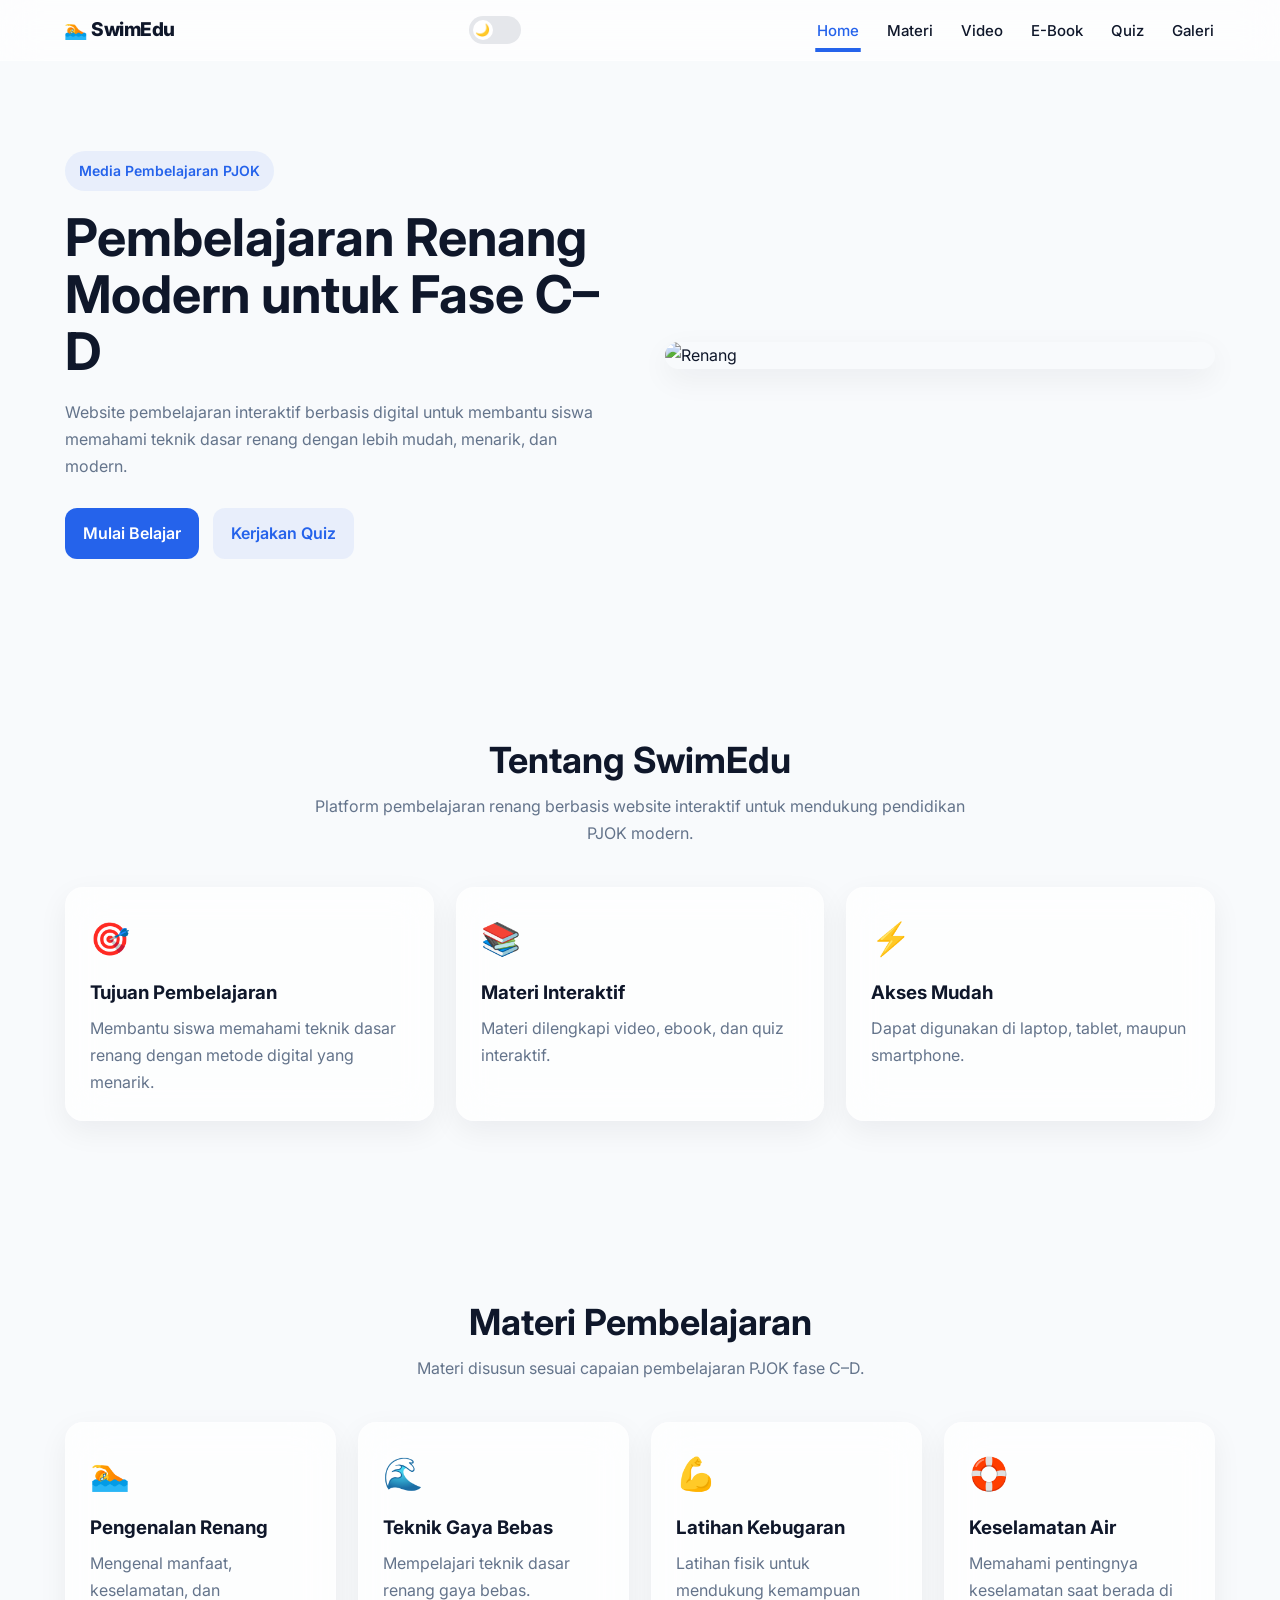
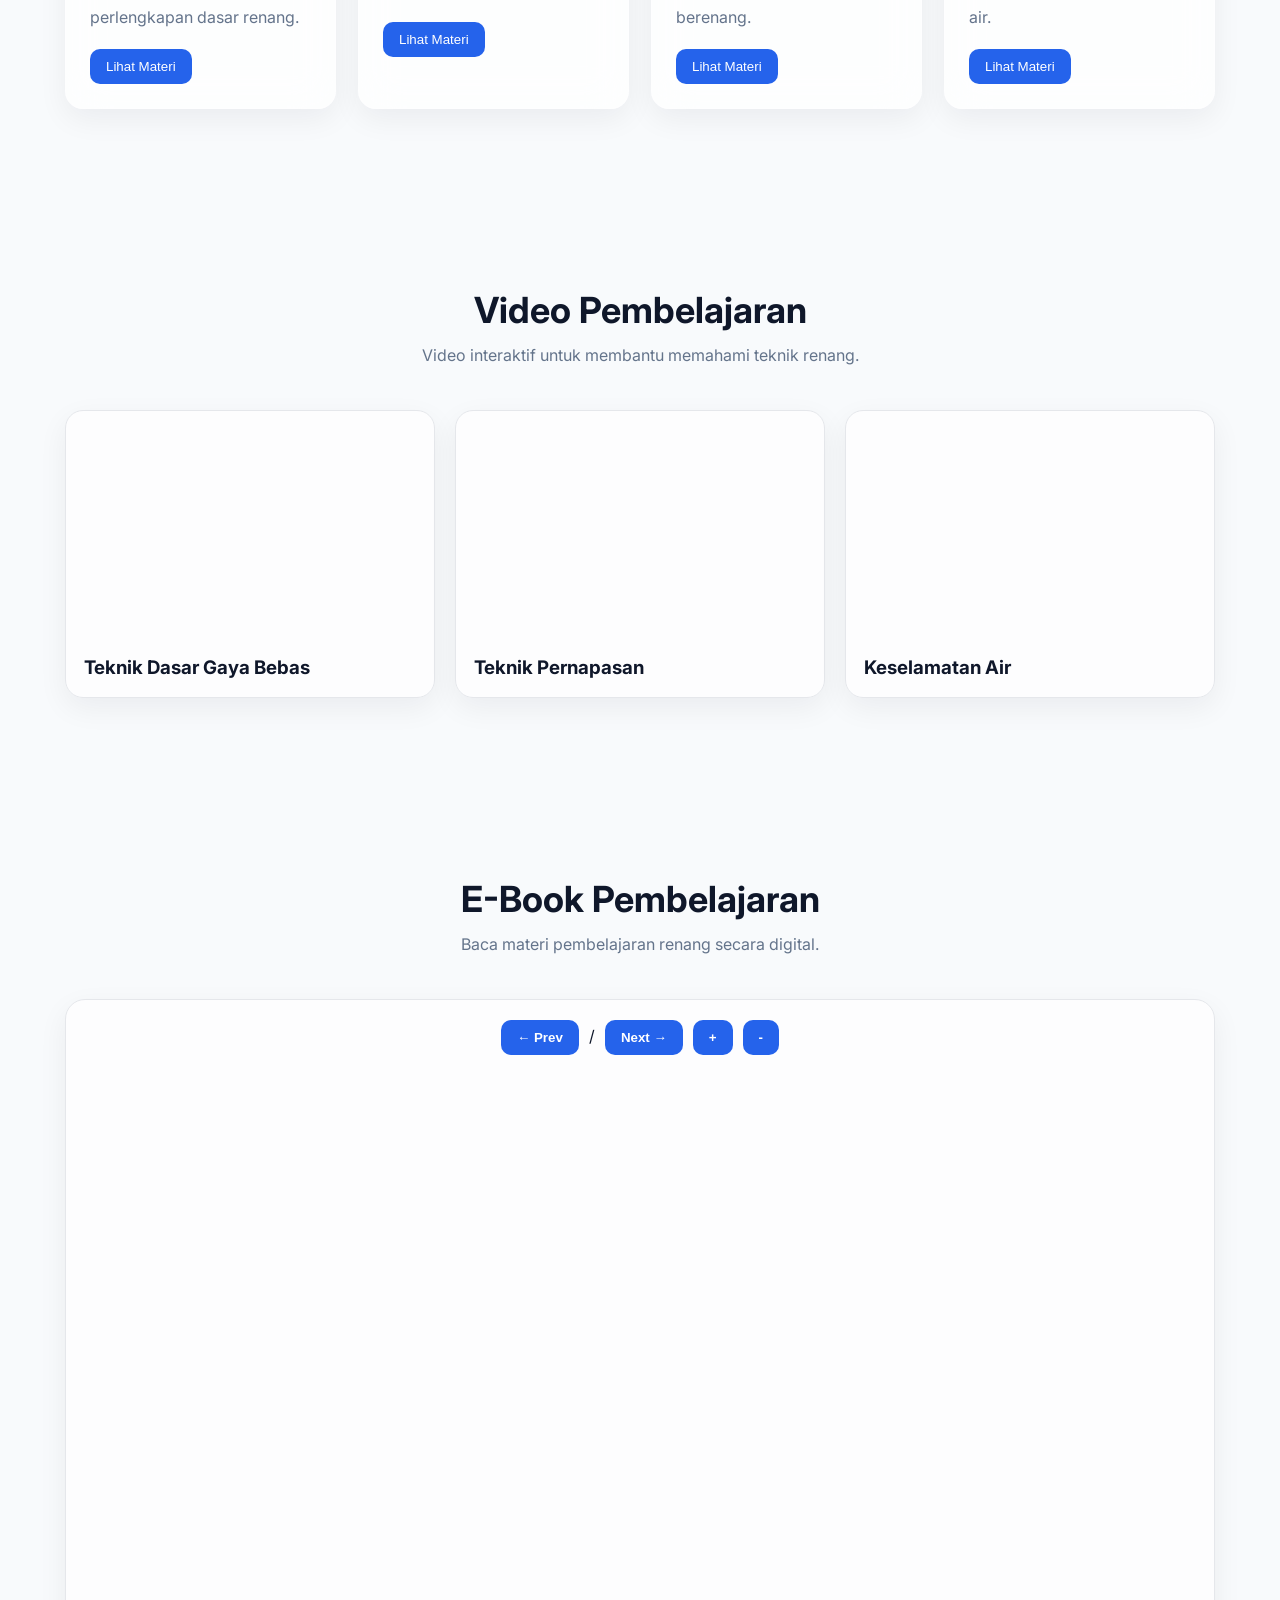
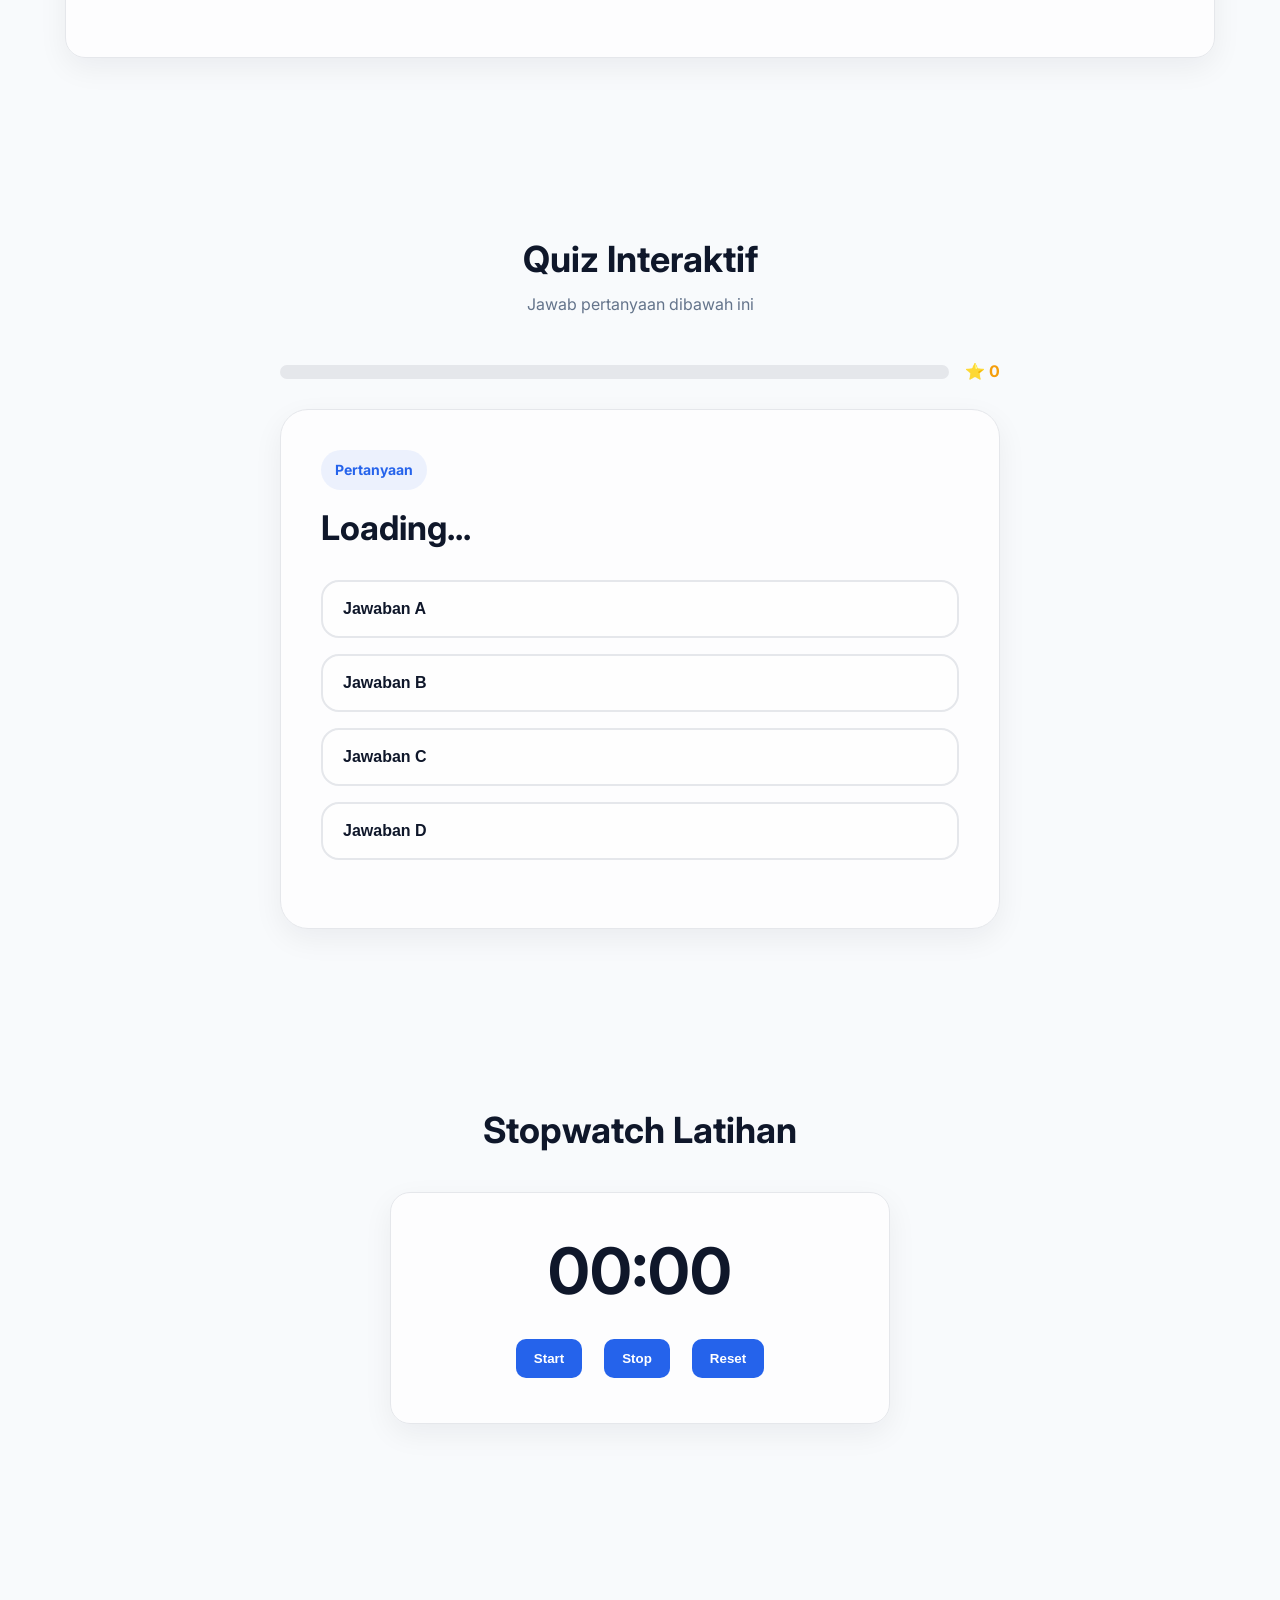
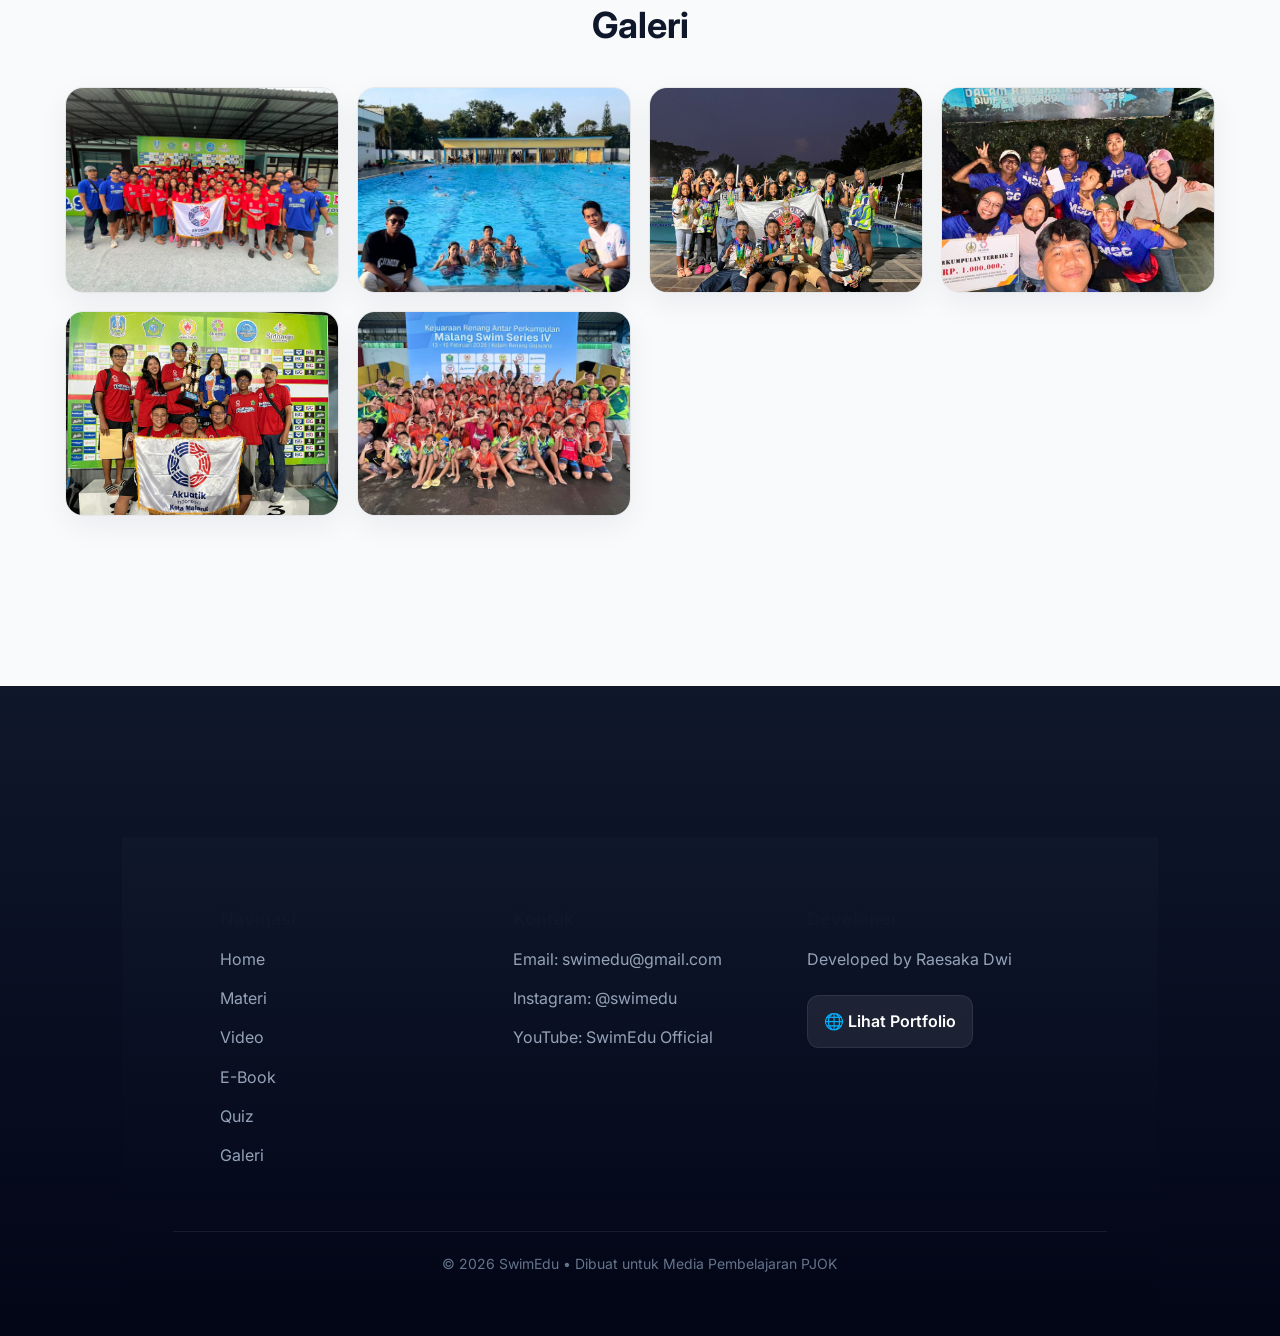
==== commit cd0616d6: "update quiz duolinggo dan footer" ====
--- a/index.html
+++ b/index.html
@@ -452,56 +452,73 @@
 
   </section>
 
-  <!-- ================= QUIZ ================= -->
-  <section id="quiz" class="quiz">
-
-    <div class="container">
-
-      <div class="section-title">
-
-        <h2>
-          Quiz Interaktif
+<!-- ================= QUIZ DUOLINGO STYLE ================= -->
+<section id="quiz" class="quiz-section">
+
+  <div class="container">
+
+    <div class="section-title">
+      <h2>Quiz Interaktif</h2>
+      <p>Jawab pertanyaan dibawah ini </p>
+    </div>
+
+    <div class="quiz-container">
+
+      <!-- TOP -->
+      <div class="quiz-top">
+
+        <div class="quiz-progress">
+          <div id="quiz-progress-bar"></div>
+        </div>
+
+        <div class="quiz-score">
+          ⭐ <span id="score">0</span>
+        </div>
+
+      </div>
+
+      <!-- QUESTION -->
+      <div class="quiz-card">
+
+        <span class="quiz-label">
+          Pertanyaan
+        </span>
+
+        <h2 id="question">
+          Loading...
         </h2>
 
-        <p>
-          Uji pemahamanmu tentang
-          materi renang.
-        </p>
-
-      </div>
-
-      <div class="quiz-box">
-
-        <h3 id="question">
-          Apa fungsi teknik pernapasan
-          dalam gaya bebas?
-        </h3>
-
-        <button onclick="checkAnswer('a')">
-          Menjaga ritme dan daya tahan
-        </button>
-
-        <button onclick="checkAnswer('b')">
-          Mempercepat lompatan
-        </button>
-
-        <button onclick="checkAnswer('c')">
-          Mengurangi gerakan kaki
-        </button>
-
-        <button onclick="checkAnswer('d')">
-          Mempermudah start
-        </button>
-
-        <h2 id="score">
-          Skor : 0
-        </h2>
-
-      </div>
-
-    </div>
-
-  </section>
+        <!-- OPTIONS -->
+        <div class="quiz-options">
+
+          <button class="quiz-option" onclick="checkAnswer('a')">
+            Jawaban A
+          </button>
+
+          <button class="quiz-option" onclick="checkAnswer('b')">
+            Jawaban B
+          </button>
+
+          <button class="quiz-option" onclick="checkAnswer('c')">
+            Jawaban C
+          </button>
+
+          <button class="quiz-option" onclick="checkAnswer('d')">
+            Jawaban D
+          </button>
+
+        </div>
+
+        <!-- FEEDBACK -->
+        <div id="quiz-feedback"></div>
+
+      </div>
+
+    </div>
+
+  </div>
+
+</section>
 
   <!-- ================= STOPWATCH ================= -->
   <section id="timer-section">
@@ -588,19 +605,95 @@
 
 </section>
 
-  <!-- ================= FOOTER ================= -->
-  <footer class="footer">
-
-    <div class="container">
+<!-- ================= FOOTER MODERN ================= -->
+<footer class="footer">
+
+  <div class="container footer-container">
+
+    <!-- BRAND -->
+    <!-- <div class="footer-brand">
+      <h2>🏊 SwimEdu</h2>
 
       <p>
-        © 2026 SwimEdu —
-        Dibuat oleh RaesakaDp
+        Platform pembelajaran renang interaktif berbasis digital
+        untuk mendukung pembelajaran PJOK modern.
       </p>
-
-    </div>
-
-  </footer>
+    </div> -->
+
+    <!-- MENU -->
+    <!-- <div class="footer-links">
+      <h3>Navigasi</h3>
+
+      <a href="#home">Home</a>
+      <a href="#materi">Materi</a>
+      <a href="#video">Video</a>
+      <a href="#ebook">E-Book</a>
+      <a href="#quiz">Quiz</a>
+      <a href="#gallery">Galeri</a>
+    </div> -->
+
+<!-- ================= FOOTER MODERN ================= -->
+<footer class="footer">
+
+  <div class="container footer-container">
+
+    <!-- BRAND -->
+    <!-- <div class="footer-brand">
+      <h2>🏊 SwimEdu</h2>
+
+      <p>
+        Platform pembelajaran renang interaktif berbasis digital
+        untuk mendukung pembelajaran PJOK modern.
+      </p>
+    </div> -->
+
+    <!-- MENU -->
+    <div class="footer-links">
+      <h3>Navigasi</h3>
+
+      <a href="#home">Home</a>
+      <a href="#materi">Materi</a>
+      <a href="#video">Video</a>
+      <a href="#ebook">E-Book</a>
+      <a href="#quiz">Quiz</a>
+      <a href="#gallery">Galeri</a>
+    </div>
+
+    <!-- KONTAK -->
+    <div class="footer-links">
+      <h3>Kontak</h3>
+
+      <p>Email: swimedu@gmail.com</p>
+      <p>Instagram: @swimedu</p>
+      <p>YouTube: SwimEdu Official</p>
+    </div>
+
+    <!-- PORTFOLIO -->
+    <div class="footer-links">
+      <h3>Developer</h3>
+
+      <p>Developed by Raesaka Dwi</p>
+
+      <a 
+        href="https://raesakadp.github.io/porto/"
+        target="_blank"
+        rel="noopener noreferrer"
+        class="portfolio-link"
+      >
+        🌐 Lihat Portfolio
+      </a>
+    </div>
+
+  </div>
+
+  <!-- BOTTOM -->
+  <div class="footer-bottom">
+    <p>
+      © 2026 SwimEdu • Dibuat untuk Media Pembelajaran PJOK
+    </p>
+  </div>
+
+</footer>
 
   <!-- JS -->
   <script src="script.js"></script>
--- a/style.css
+++ b/style.css
@@ -612,53 +612,168 @@
 }
 
 /* =========================
-QUIZ
-========================= */
-
-.quiz-box {
+QUIZ DUOLINGO STYLE
+========================= */
+
+.quiz-section {
+  position: relative;
+}
+
+.quiz-container {
+  max-width: 720px;
+  margin: auto;
+}
+
+/* TOP */
+.quiz-top {
+  display: flex;
+  align-items: center;
+  gap: 16px;
+
+  margin-bottom: 24px;
+}
+
+.quiz-progress {
+  flex: 1;
+  height: 14px;
+
+  background: var(--border);
+
+  border-radius: 999px;
+
+  overflow: hidden;
+}
+
+#quiz-progress-bar {
+  width: 0%;
+  height: 100%;
+
+  background: linear-gradient(
+    90deg,
+    #22c55e,
+    #4ade80
+  );
+
+  border-radius: 999px;
+
+  transition: width 0.35s ease;
+}
+
+.quiz-score {
+  font-weight: 700;
+  color: #f59e0b;
+}
+
+/* CARD */
+.quiz-card {
   background: var(--surface);
 
-  border-radius: var(--radius);
-
-  padding: 30px;
-
-  max-width: 650px;
-  margin: auto;
-
   border: 1px solid var(--border);
 
+  border-radius: 28px;
+
+  padding: 40px;
+
   box-shadow: var(--shadow);
-}
-
-.quiz-box h3 {
-  margin-bottom: 20px;
-}
-
-.quiz-box button {
+
+  transition: 0.3s ease;
+}
+
+.quiz-label {
+  display: inline-flex;
+
+  margin-bottom: 16px;
+
+  padding: 8px 14px;
+
+  background: var(--primary-soft);
+
+  color: var(--primary);
+
+  border-radius: 999px;
+
+  font-size: 14px;
+  font-weight: 700;
+}
+
+.quiz-card h2 {
+  font-size: 34px;
+  line-height: 1.3;
+
+  margin-bottom: 30px;
+}
+
+/* OPTIONS */
+.quiz-options {
+  display: grid;
+  gap: 16px;
+}
+
+.quiz-option {
   width: 100%;
 
-  margin-top: 12px;
-
-  padding: 14px;
-
-  border: none;
-
-  border-radius: 12px;
-
-  background: var(--primary);
-  color: white;
+  padding: 18px 20px;
+
+  background: var(--surface);
+
+  border: 2px solid var(--border);
+
+  border-radius: 18px;
+
+  text-align: left;
+
+  font-size: 16px;
+  font-weight: 600;
+
+  color: var(--text);
 
   cursor: pointer;
 
   transition: 0.25s ease;
 }
 
-.quiz-box button:hover {
-  opacity: 0.92;
-}
-
-#score {
-  margin-top: 24px;
+.quiz-option:hover {
+  border-color: var(--primary);
+  transform: translateY(-2px);
+}
+
+.quiz-option.correct {
+  background: rgba(34,197,94,0.12);
+  border-color: #22c55e;
+  color: #16a34a;
+}
+
+.quiz-option.wrong {
+  background: rgba(239,68,68,0.12);
+  border-color: #ef4444;
+  color: #dc2626;
+}
+
+/* FEEDBACK */
+#quiz-feedback {
+  margin-top: 28px;
+
+  font-size: 18px;
+  font-weight: 700;
+
+  text-align: center;
+}
+
+/* RESPONSIVE */
+@media (max-width: 768px) {
+
+  .quiz-card {
+    padding: 28px;
+  }
+
+  .quiz-card h2 {
+    font-size: 26px;
+  }
+
+  .quiz-option {
+    padding: 16px;
+    font-size: 15px;
+  }
 }
 
 /* =========================
@@ -745,19 +860,129 @@
 }
 
 /* =========================
-FOOTER
+FOOTER MODERN APPLE STYLE
+GANTI FOOTER LAMA
 ========================= */
 
 .footer {
-  background: #0f172a;
+  margin-top: 80px;
+
+  background: linear-gradient(
+    to bottom,
+    #0f172a,
+    #020617
+  );
 
   color: white;
 
+  padding: 70px 5% 30px;
+
+  border-top: 1px solid rgba(255,255,255,0.06);
+}
+
+.footer-container {
+  display: grid;
+  grid-template-columns: repeat(auto-fit, minmax(220px,1fr));
+  gap: 40px;
+}
+
+.footer-brand h2 {
+  font-size: 28px;
+  margin-bottom: 14px;
+}
+
+.footer-brand p {
+  color: #94a3b8;
+  line-height: 1.8;
+}
+
+.footer-links h3 {
+  margin-bottom: 16px;
+  font-size: 18px;
+}
+
+.footer-links a,
+.footer-links p {
+  display: block;
+
+  color: #94a3b8;
+
+  text-decoration: none;
+
+  margin-bottom: 12px;
+
+  transition: 0.25s ease;
+}
+
+.footer-links a:hover {
+  color: white;
+  transform: translateX(4px);
+}
+
+.footer-bottom {
+  margin-top: 50px;
+  padding-top: 20px;
+
+  border-top: 1px solid rgba(255,255,255,0.08);
+
   text-align: center;
-
-  padding: 40px 5%;
-
-  margin-top: 70px;
+}
+
+.footer-bottom p {
+  color: #64748b;
+  font-size: 14px;
+}
+
+/* DARK MODE FIX */
+body.dark .footer {
+  background: linear-gradient(
+    to bottom,
+    #020617,
+    #000000
+  );
+}
+
+/* RESPONSIVE */
+@media (max-width: 768px) {
+
+  .footer {
+    padding: 50px 5% 25px;
+  }
+
+  .footer-container {
+    gap: 30px;
+  }
+
+  .footer-brand h2 {
+    font-size: 24px;
+  }
+}
+
+/* PORTFOLIO BUTTON */
+.portfolio-link {
+  display: inline-flex !important;
+  align-items: center;
+  gap: 8px;
+
+  margin-top: 10px;
+
+  padding: 12px 16px;
+
+  background: rgba(255,255,255,0.08);
+
+  border: 1px solid rgba(255,255,255,0.08);
+
+  border-radius: 12px;
+
+  color: white !important;
+  font-weight: 600;
+
+  transition: 0.25s ease;
+}
+
+.portfolio-link:hover {
+  background: var(--primary);
+  transform: translateY(-3px);
 }
 
 /* =========================
